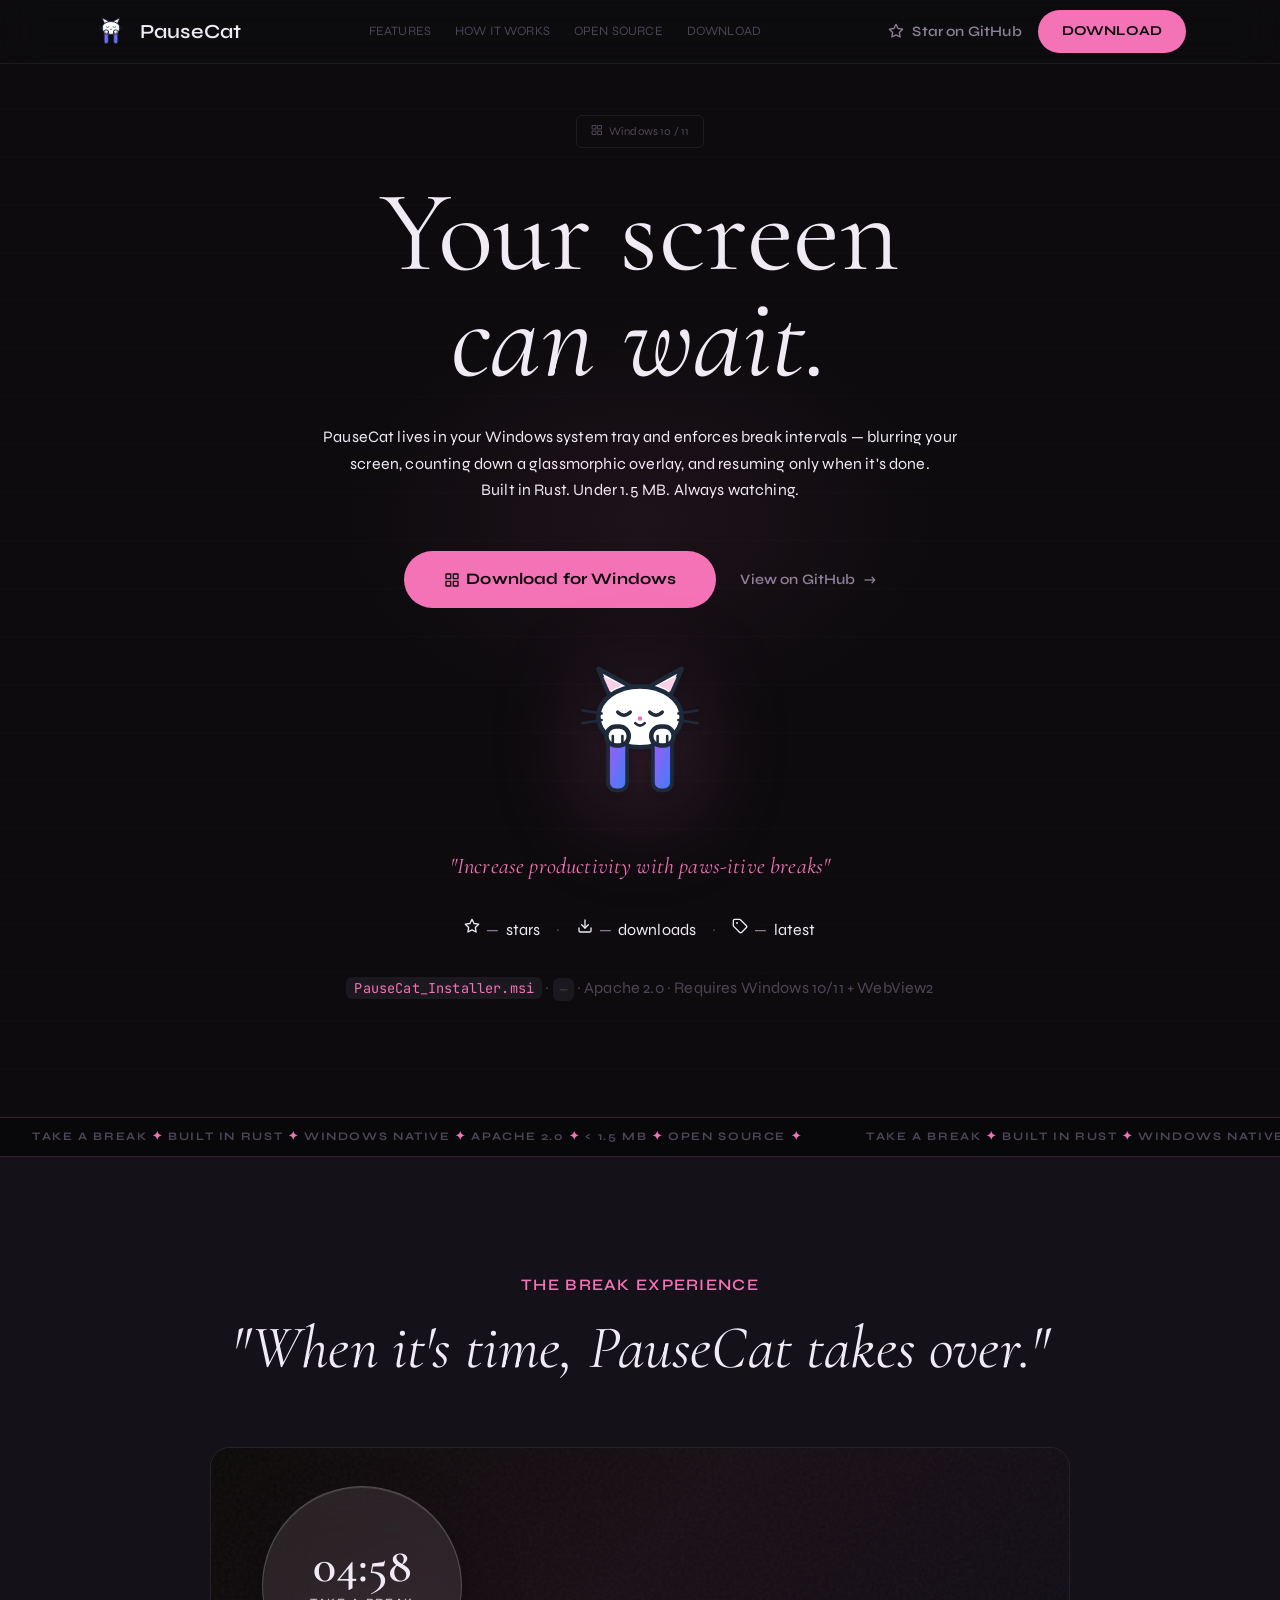
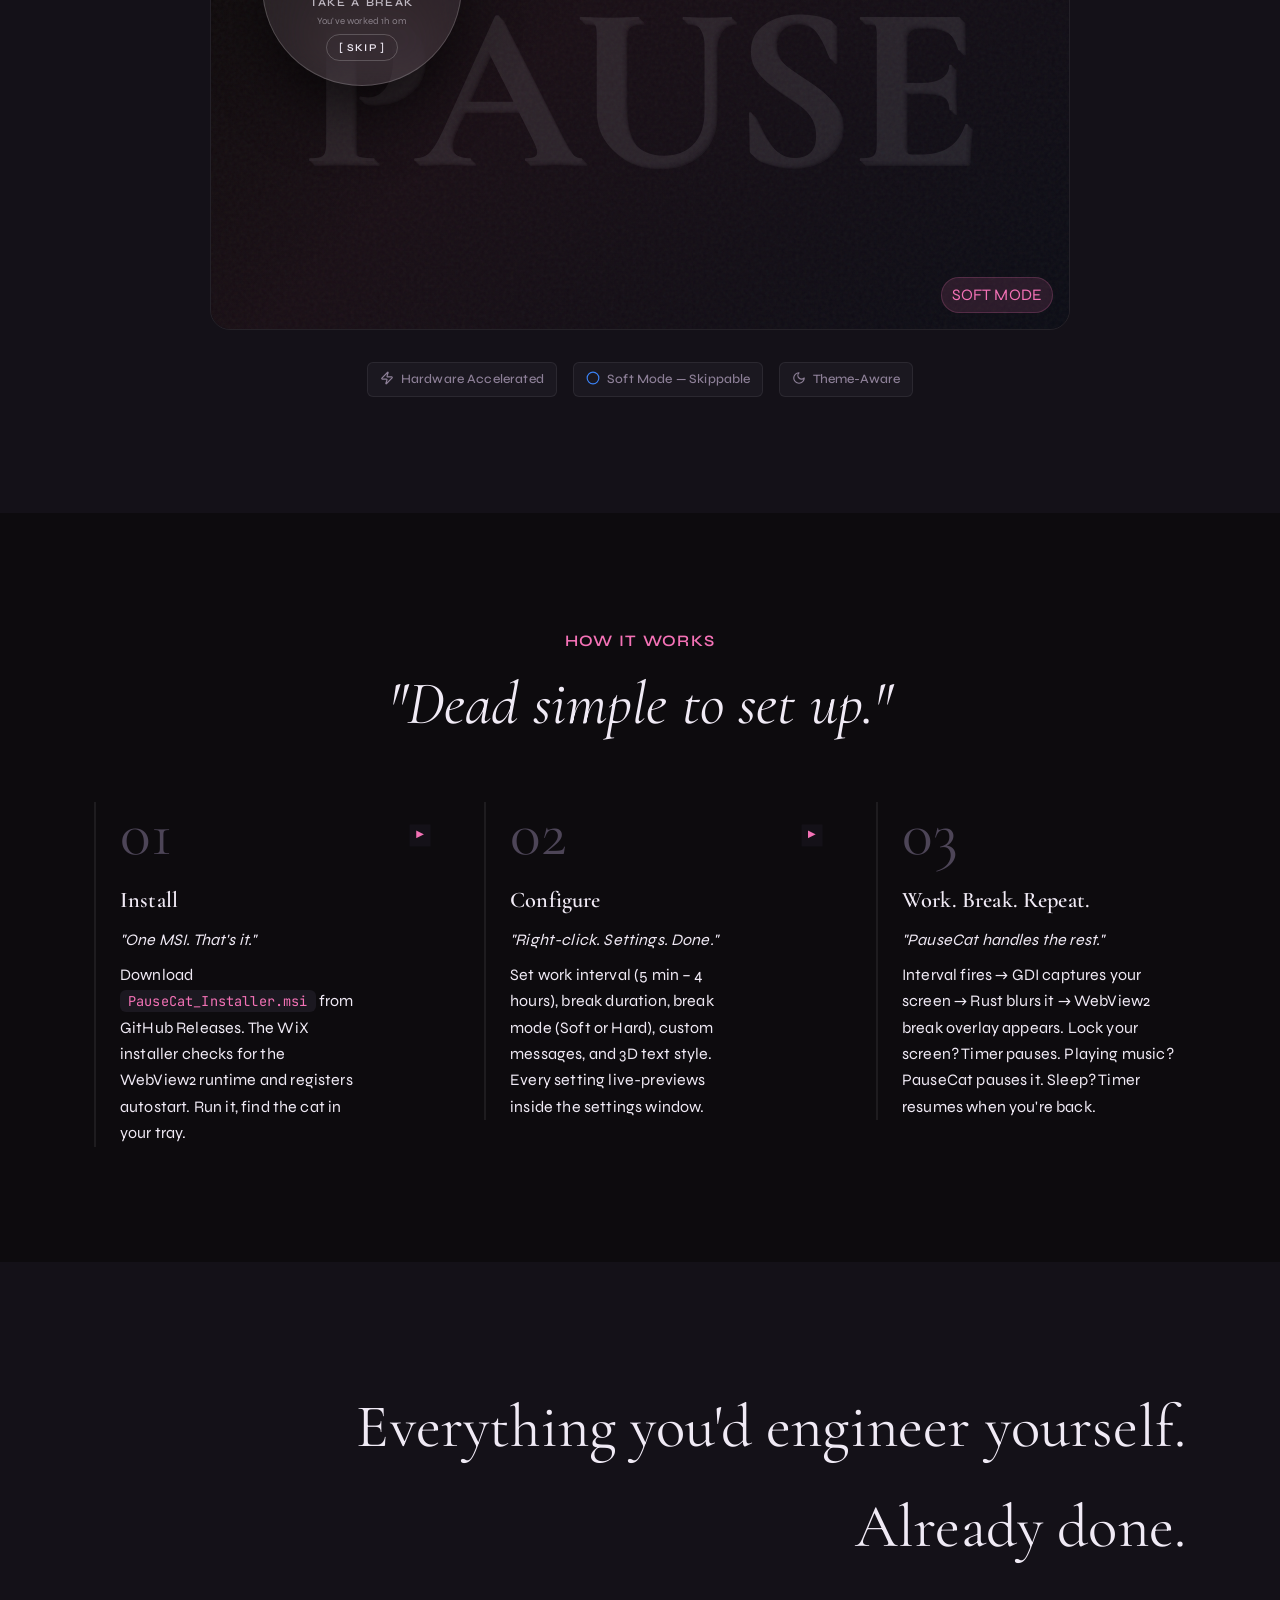
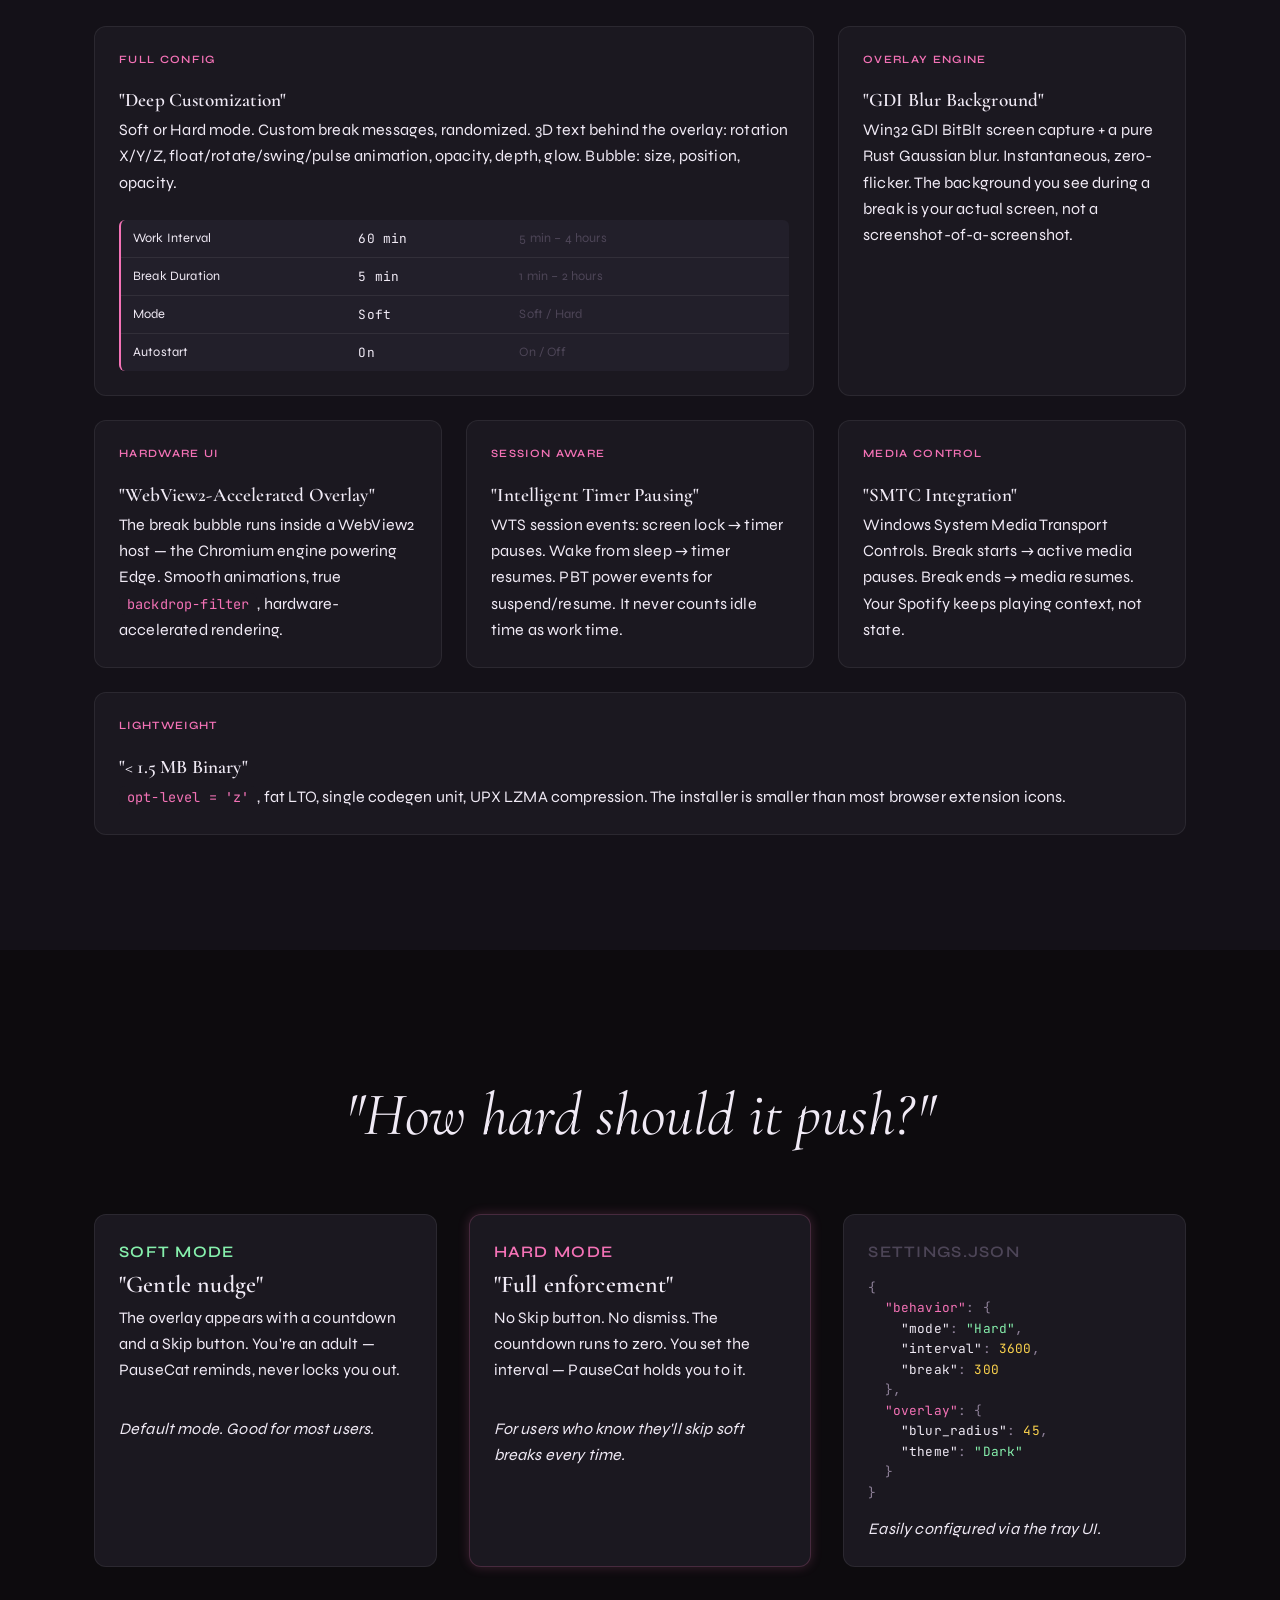
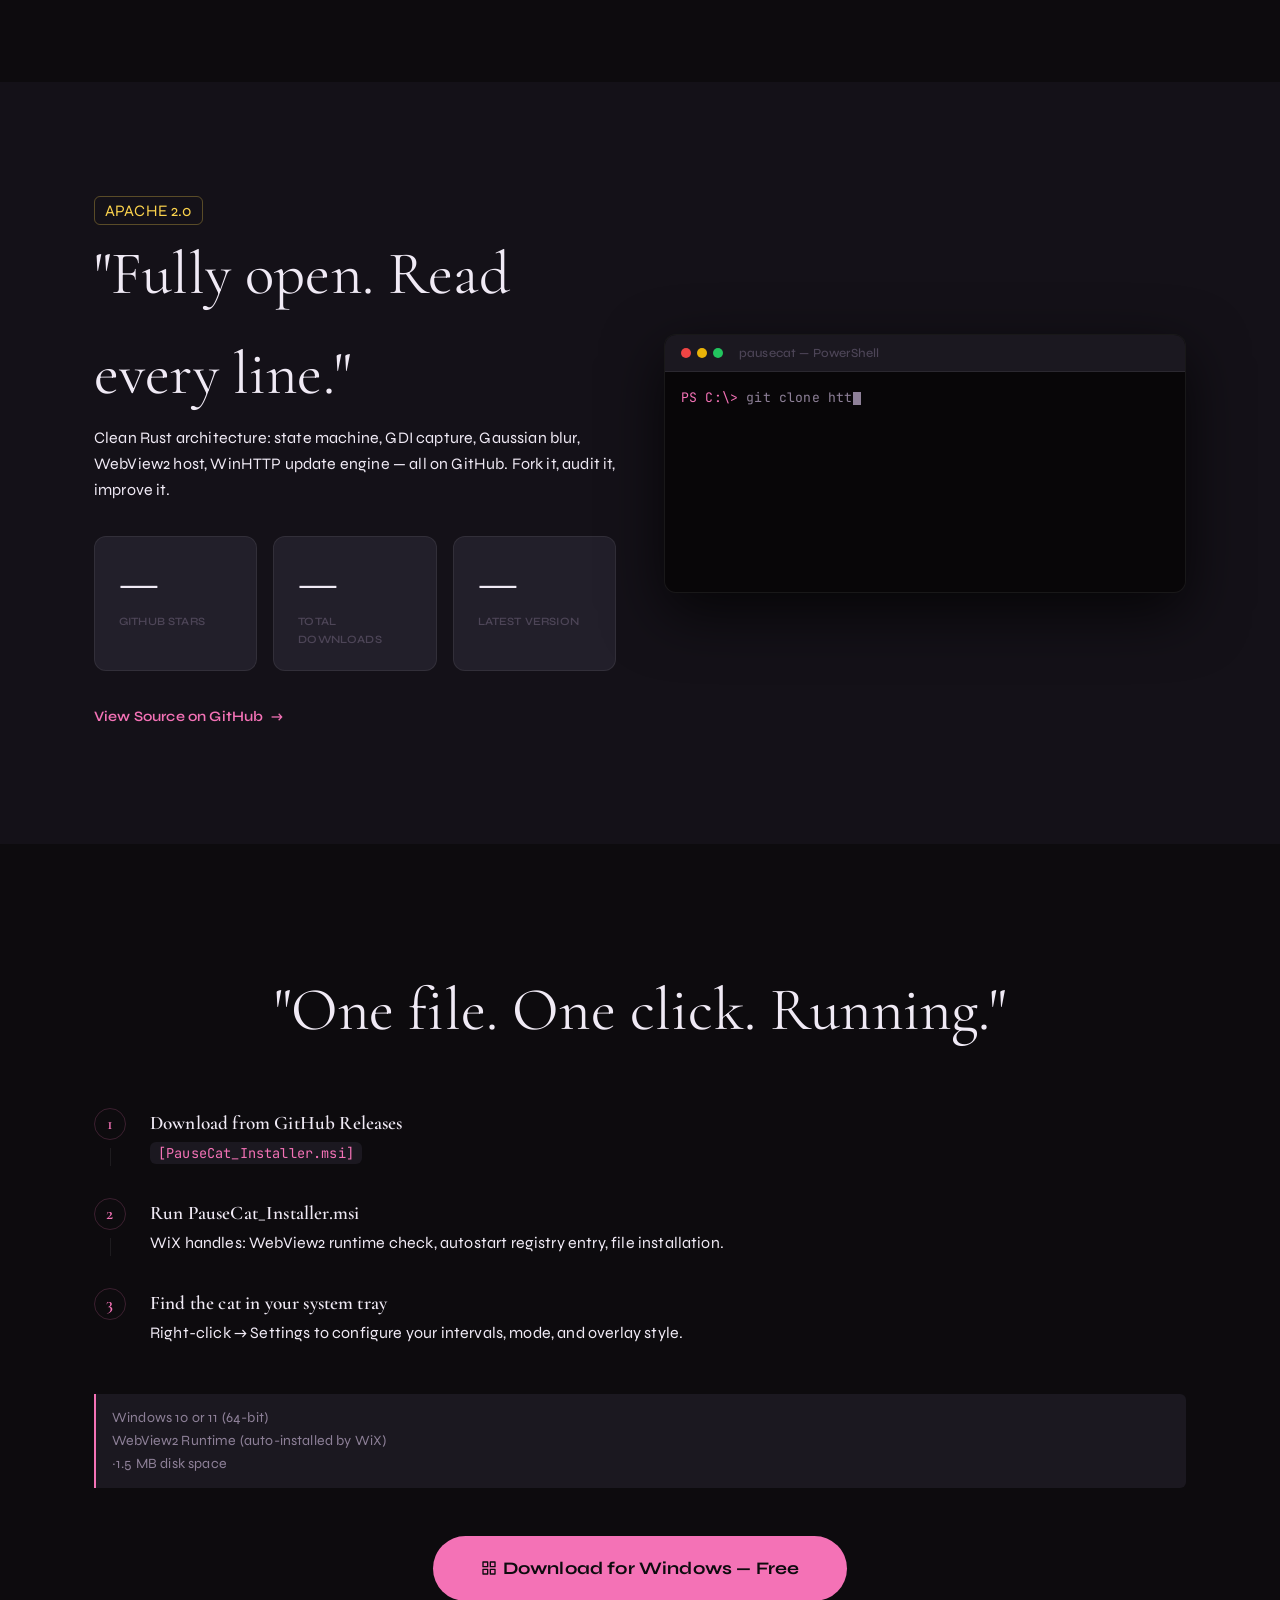
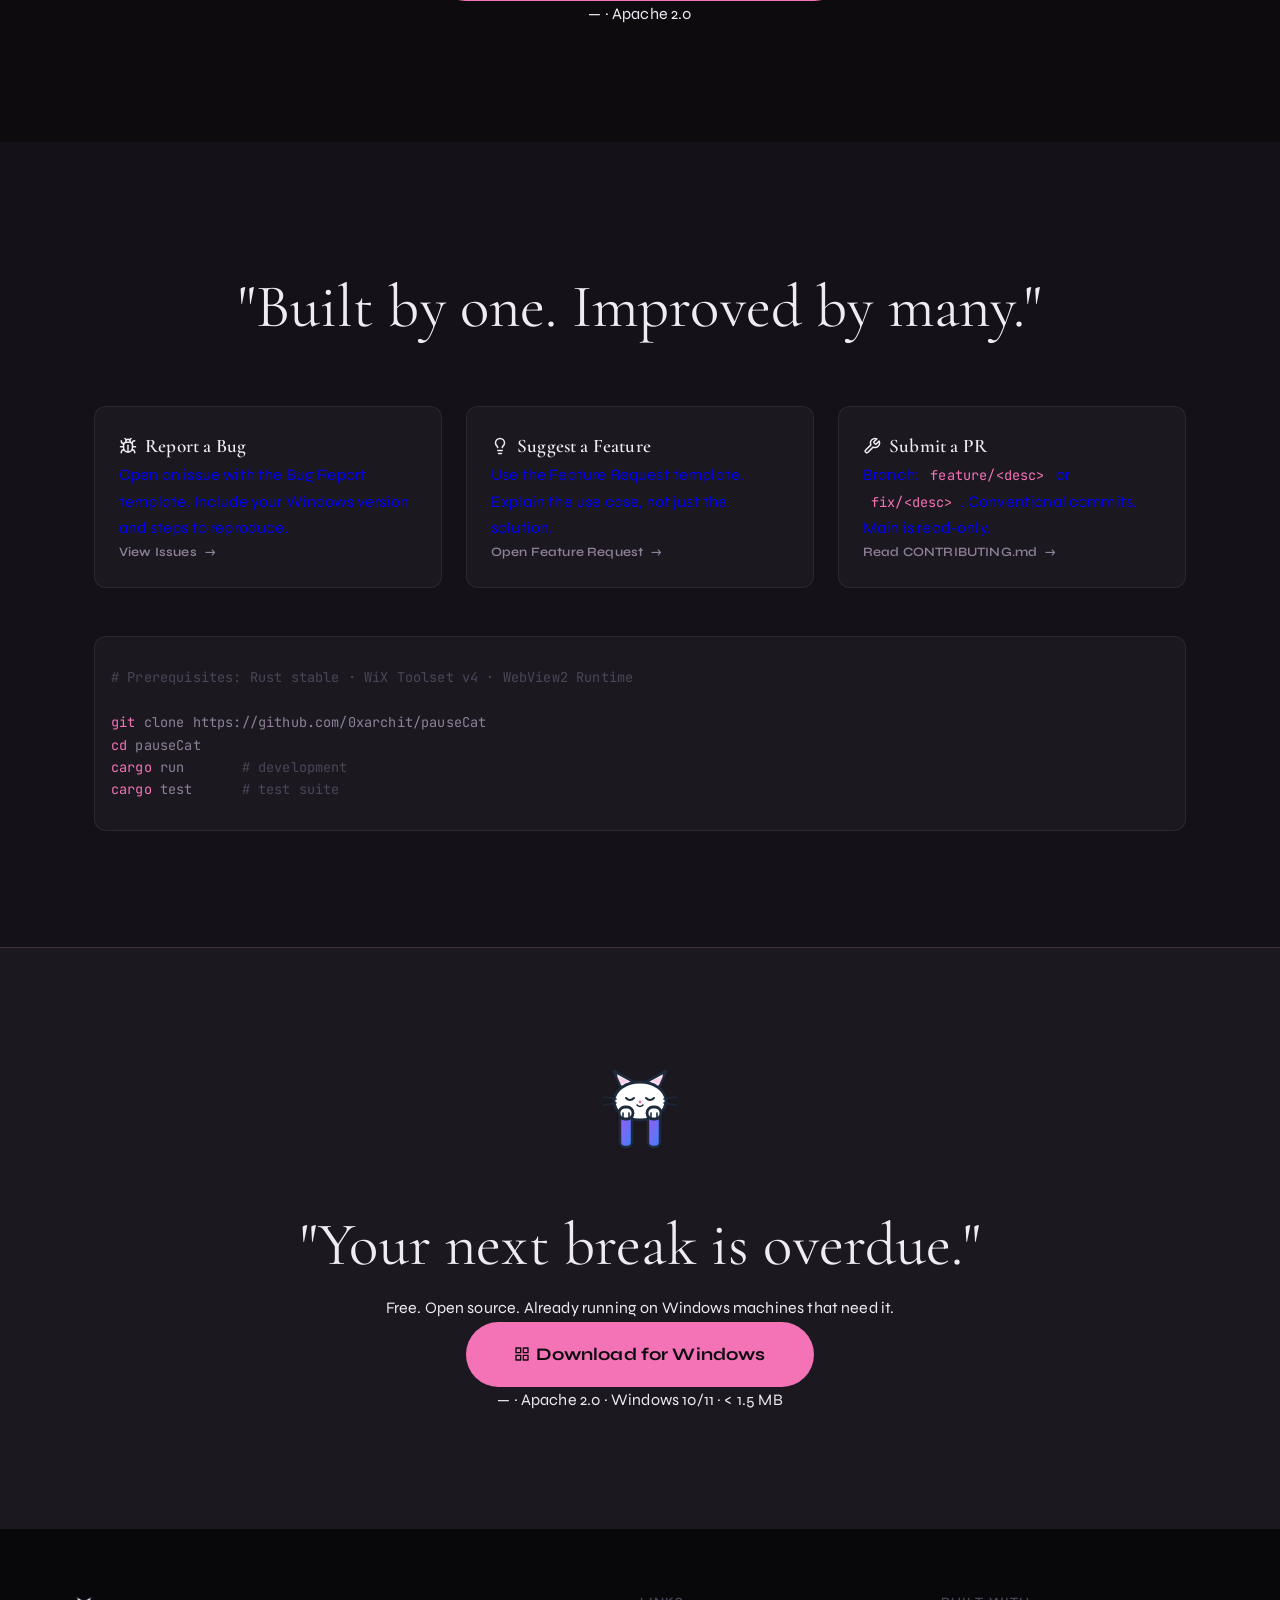
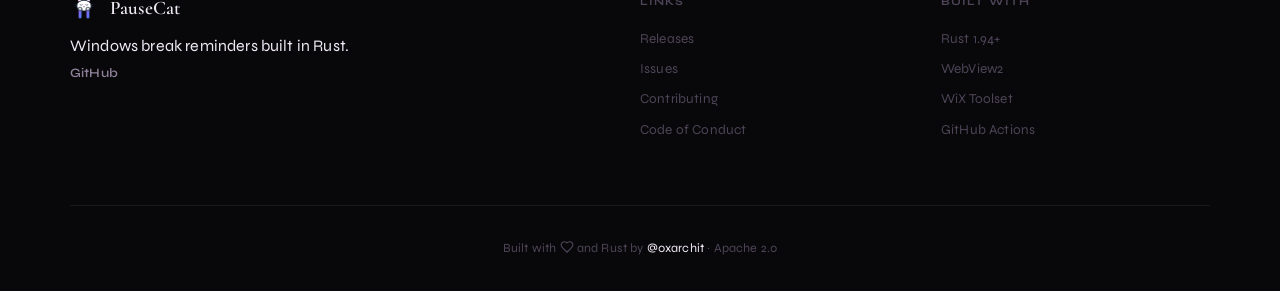
==== website/index.html @ 81b31dcc "feat(web): build Ink & Blush landing page prototype - Implement vanilla HTML/CSS/JS landing page bas" ====
<!doctype html>
<html lang="en">
  <head>
    <meta charset="UTF-8" />
    <meta name="viewport" content="width=device-width, initial-scale=1.0" />
    <title>PauseCat — The High-Performance Windows Break Reminder</title>
    <meta
      name="description"
      content="PauseCat lives in your Windows system tray and enforces break intervals. Built in Rust. Under 1.5 MB. Hardware accelerated."
    />
    <link rel="icon" type="image/svg+xml" href="assets/favicon.svg" />
    <link rel="stylesheet" href="css/main.css" />
    <script type="module" src="js/main.js"></script>
  </head>
  <body>
    <!-- 1. NAVIGATION -->
    <nav>
      <div class="container nav-content">
        <a href="#" class="nav-logo">
          <img src="assets/logo.svg" alt="PauseCat Logo" />
          PauseCat
        </a>
        <div class="nav-links">
          <a href="#features">FEATURES</a>
          <a href="#how-it-works">HOW IT WORKS</a>
          <a href="#opensource">OPEN SOURCE</a>
          <a href="#download">DOWNLOAD</a>
        </div>
        <div class="nav-actions">
          <a
            href="https://github.com/0xarchit/pauseCat"
            class="btn-ghost"
            target="_blank"
            rel="noopener"
          >
            <svg
              xmlns="http://www.w3.org/2000/svg"
              width="16"
              height="16"
              viewBox="0 0 24 24"
              fill="none"
              stroke="currentColor"
              stroke-width="2"
              stroke-linecap="round"
              stroke-linejoin="round"
              style="display: inline-block; vertical-align: -0.15em"
            >
              <polygon
                points="12 2 15.09 8.26 22 9.27 17 14.14 18.18 21.02 12 17.77 5.82 21.02 7 14.14 2 9.27 8.91 8.26 12 2"
              />
            </svg>
            Star on GitHub
          </a>
          <a
            href="https://github.com/0xarchit/pauseCat/releases/latest"
            data-action="download"
            class="btn-primary small"
          >
            DOWNLOAD
          </a>
        </div>
      </div>
    </nav>

    <!-- 2. HERO SECTION -->
    <section id="hero">
      <div class="container hero-content">
        <div class="badge-os reveal">
          <svg
            xmlns="http://www.w3.org/2000/svg"
            width="12"
            height="12"
            viewBox="0 0 24 24"
            fill="none"
            stroke="currentColor"
            stroke-width="2"
            stroke-linecap="round"
            stroke-linejoin="round"
            style="
              display: inline-block;
              vertical-align: -0.1em;
              margin-right: 4px;
            "
          >
            <rect x="3" y="3" width="7" height="7"></rect>
            <rect x="14" y="3" width="7" height="7"></rect>
            <rect x="14" y="14" width="7" height="7"></rect>
            <rect x="3" y="14" width="7" height="7"></rect>
          </svg>
          Windows 10 / 11
        </div>

        <h1 class="headline-hero text-center mt-8 reveal">
          Your screen<br /><em>can wait.</em>
        </h1>

        <p class="text-secondary text-center mt-8 max-w-[520px] reveal text-lg">
          PauseCat lives in your Windows system tray and enforces break
          intervals — blurring your screen, counting down a glassmorphic
          overlay, and resuming only when it's done.<br />
          Built in Rust. Under 1.5 MB. Always watching.
        </p>

        <div class="flex items-center justify-center gap-6 mt-12 reveal">
          <a
            href="https://github.com/0xarchit/pauseCat/releases/latest"
            data-action="download"
            class="btn-primary"
          >
            <svg
              xmlns="http://www.w3.org/2000/svg"
              width="16"
              height="16"
              viewBox="0 0 24 24"
              fill="none"
              stroke="currentColor"
              stroke-width="2"
              stroke-linecap="round"
              stroke-linejoin="round"
              style="
                display: inline-block;
                vertical-align: -0.15em;
                margin-right: 6px;
              "
            >
              <rect x="3" y="3" width="7" height="7"></rect>
              <rect x="14" y="3" width="7" height="7"></rect>
              <rect x="14" y="14" width="7" height="7"></rect>
              <rect x="3" y="14" width="7" height="7"></rect>
            </svg>
            Download for Windows
          </a>
          <a
            href="https://github.com/0xarchit/pauseCat"
            class="btn-ghost"
            target="_blank"
            rel="noopener"
          >
            View on GitHub <span class="arrow">→</span>
          </a>
        </div>

        <img
          src="assets/logo.svg"
          alt="PauseCat Logo Float"
          class="hero-logo mt-12 reveal"
        />

        <p
          class="text-center mt-2 mb-4 reveal"
          style="
            font-family: &quot;Cormorant Garamond&quot;, serif;
            font-style: italic;
            font-size: 1.4rem;
            color: var(--pink);
          "
        >
          "Increase productivity with paws-itive breaks"
        </p>

        <div class="stats-strip mt-8">
          <div class="stat">
            <span class="stat-icon">
              <svg
                xmlns="http://www.w3.org/2000/svg"
                width="16"
                height="16"
                viewBox="0 0 24 24"
                fill="none"
                stroke="currentColor"
                stroke-width="2"
                stroke-linecap="round"
                stroke-linejoin="round"
              >
                <polygon
                  points="12 2 15.09 8.26 22 9.27 17 14.14 18.18 21.02 12 17.77 5.82 21.02 7 14.14 2 9.27 8.91 8.26 12 2"
                />
              </svg>
            </span>
            <span class="stat-value" data-stat="stars">—</span>
            <span class="stat-label">stars</span>
          </div>
          <span class="stat-divider">·</span>
          <div class="stat">
            <span class="stat-icon">
              <svg
                xmlns="http://www.w3.org/2000/svg"
                width="16"
                height="16"
                viewBox="0 0 24 24"
                fill="none"
                stroke="currentColor"
                stroke-width="2"
                stroke-linecap="round"
                stroke-linejoin="round"
              >
                <path d="M21 15v4a2 2 0 0 1-2 2H5a2 2 0 0 1-2-2v-4" />
                <polyline points="7 10 12 15 17 10" />
                <line x1="12" x2="12" y1="15" y2="3" />
              </svg>
            </span>
            <span class="stat-value" data-stat="downloads">—</span>
            <span class="stat-label">downloads</span>
          </div>
          <span class="stat-divider">·</span>
          <div class="stat">
            <span class="stat-icon">
              <svg
                xmlns="http://www.w3.org/2000/svg"
                width="16"
                height="16"
                viewBox="0 0 24 24"
                fill="none"
                stroke="currentColor"
                stroke-width="2"
                stroke-linecap="round"
                stroke-linejoin="round"
              >
                <path
                  d="M12.586 2.586A2 2 0 0 0 11.172 2H4a2 2 0 0 0-2 2v7.172a2 2 0 0 0 .586 1.414l8.704 8.704a2.426 2.426 0 0 0 3.42 0l6.58-6.58a2.426 2.426 0 0 0 0-3.42z"
                />
                <circle cx="7.5" cy="7.5" r=".5" fill="currentColor" />
              </svg>
            </span>
            <span class="stat-value" data-stat="version">—</span>
            <span class="stat-label">latest</span>
          </div>
        </div>

        <p
          class="mt-8 text-center text-xs"
          style="
            color: var(--text-muted);
            font-family: &quot;Syne&quot;, sans-serif;
          "
        >
          <code>PauseCat_Installer.msi</code> ·
          <span
            class="badge-os"
            style="
              padding: 2px 6px;
              border: none;
              background: var(--bg-surface);
            "
            data-stat="version"
            >—</span
          >
          · Apache 2.0 · Requires Windows 10/11 + WebView2
        </p>
      </div>
      <div class="scroll-cue"></div>
    </section>

    <!-- 3. TICKER STRIP -->
    <div class="ticker-wrap">
      <div class="ticker">
        <div class="ticker-item">
          TAKE A BREAK <span class="ticker-sep">✦</span> BUILT IN RUST
          <span class="ticker-sep">✦</span> WINDOWS NATIVE
          <span class="ticker-sep">✦</span> APACHE 2.0
          <span class="ticker-sep">✦</span> < 1.5 MB
          <span class="ticker-sep">✦</span> OPEN SOURCE
          <span class="ticker-sep">✦</span>
        </div>
        <div class="ticker-item">
          TAKE A BREAK <span class="ticker-sep">✦</span> BUILT IN RUST
          <span class="ticker-sep">✦</span> WINDOWS NATIVE
          <span class="ticker-sep">✦</span> APACHE 2.0
          <span class="ticker-sep">✦</span> < 1.5 MB
          <span class="ticker-sep">✦</span> OPEN SOURCE
          <span class="ticker-sep">✦</span>
        </div>
        <div class="ticker-item">
          TAKE A BREAK <span class="ticker-sep">✦</span> BUILT IN RUST
          <span class="ticker-sep">✦</span> WINDOWS NATIVE
          <span class="ticker-sep">✦</span> APACHE 2.0
          <span class="ticker-sep">✦</span> < 1.5 MB
          <span class="ticker-sep">✦</span> OPEN SOURCE
          <span class="ticker-sep">✦</span>
        </div>
      </div>
    </div>

    <!-- 4. OVERLAY PREVIEW -->
    <section id="overlay-preview" class="bg-layer text-center">
      <div class="container">
        <div class="ui-label" style="color: var(--pink)">
          THE BREAK EXPERIENCE
        </div>
        <h2 class="headline-section serif mt-4 mb-12">
          <em>"When it's time, PauseCat takes over."</em>
        </h2>

        <div class="overlay-preview-card reveal">
          <div class="overlay-layer-0"></div>
          <div class="overlay-layer-1">
            <div class="overlay-layer-1-text">PAUSE</div>
          </div>
          <div class="overlay-layer-2">
            <div class="bubble-time">04:58</div>
            <div class="bubble-title">TAKE A BREAK</div>
            <div class="bubble-sub">You've worked 1h 0m</div>
            <button class="bubble-skip">[ SKIP ]</button>
          </div>
          <div class="overlay-layer-3">
            <div class="badge-mode-soft">SOFT MODE</div>
          </div>
        </div>

        <div class="flex justify-center flex-wrap gap-4 mt-8 reveal">
          <div class="chip">
            <svg
              xmlns="http://www.w3.org/2000/svg"
              width="14"
              height="14"
              viewBox="0 0 24 24"
              fill="none"
              stroke="currentColor"
              stroke-width="2"
              stroke-linecap="round"
              stroke-linejoin="round"
              style="
                display: inline-block;
                vertical-align: -0.15em;
                margin-right: 4px;
              "
            >
              <path
                d="M4 14a1 1 0 0 1-.78-1.63l9.9-10.2a.5.5 0 0 1 .86.46l-1.92 6.02A1 1 0 0 0 13 10h7a1 1 0 0 1 .78 1.63l-9.9 10.2a.5.5 0 0 1-.86-.46l1.92-6.02A1 1 0 0 0 11 14z"
              />
            </svg>
            Hardware Accelerated
          </div>
          <div class="chip">
            <svg
              xmlns="http://www.w3.org/2000/svg"
              width="14"
              height="14"
              viewBox="0 0 24 24"
              fill="none"
              stroke="#3b82f6"
              stroke-width="2"
              stroke-linecap="round"
              stroke-linejoin="round"
              style="
                display: inline-block;
                vertical-align: -0.15em;
                margin-right: 4px;
              "
            >
              <circle cx="12" cy="12" r="10" />
            </svg>
            Soft Mode — Skippable
          </div>
          <div class="chip">
            <svg
              xmlns="http://www.w3.org/2000/svg"
              width="14"
              height="14"
              viewBox="0 0 24 24"
              fill="none"
              stroke="currentColor"
              stroke-width="2"
              stroke-linecap="round"
              stroke-linejoin="round"
              style="
                display: inline-block;
                vertical-align: -0.15em;
                margin-right: 4px;
              "
            >
              <path d="M12 3a6 6 0 0 0 9 9 9 9 0 1 1-9-9Z" />
            </svg>
            Theme-Aware
          </div>
        </div>
      </div>
    </section>

    <!-- 5. HOW IT WORKS -->
    <section id="how-it-works">
      <div class="container">
        <div class="ui-label text-center" style="color: var(--pink)">
          HOW IT WORKS
        </div>
        <h2 class="headline-section serif text-center mt-4 mb-12">
          <em>"Dead simple to set up."</em>
        </h2>

        <div class="steps-row gap-8 reveal">
          <div class="step-item flex-col">
            <div class="step-number">01</div>
            <h3 class="step-title">Install</h3>
            <p class="text-secondary" style="margin-bottom: 0.5rem">
              <em>"One MSI. That's it."</em>
            </p>
            <p class="text-secondary text-sm">
              Download <code>PauseCat_Installer.msi</code> from GitHub Releases.
              The WiX installer checks for the WebView2 runtime and registers
              autostart. Run it, find the cat in your tray.
            </p>
          </div>
          <div class="step-connector"></div>

          <div class="step-item flex-col">
            <div class="step-number">02</div>
            <h3 class="step-title">Configure</h3>
            <p class="text-secondary" style="margin-bottom: 0.5rem">
              <em>"Right-click. Settings. Done."</em>
            </p>
            <p class="text-secondary text-sm">
              Set work interval (5 min – 4 hours), break duration, break mode
              (Soft or Hard), custom messages, and 3D text style. Every setting
              live-previews inside the settings window.
            </p>
          </div>
          <div class="step-connector"></div>

          <div class="step-item flex-col">
            <div class="step-number">03</div>
            <h3 class="step-title">Work. Break. Repeat.</h3>
            <p class="text-secondary" style="margin-bottom: 0.5rem">
              <em>"PauseCat handles the rest."</em>
            </p>
            <p class="text-secondary text-sm">
              Interval fires → GDI captures your screen → Rust blurs it →
              WebView2 break overlay appears. Lock your screen? Timer pauses.
              Playing music? PauseCat pauses it. Sleep? Timer resumes when
              you're back.
            </p>
          </div>
        </div>
      </div>
    </section>

    <!-- 6. FEATURES -->
    <section id="features" class="bg-layer">
      <div class="container">
        <h2 class="headline-section text-right mb-12 reveal">
          Everything you'd engineer yourself.<br />
          Already done.
        </h2>

        <div class="features-grid">
          <div class="card reveal flex-col md:col-span-2 lg:col-span-2">
            <div class="feature-icon-area">FULL CONFIG</div>
            <h3 class="headline-card mb-4" style="color: var(--text-primary)">
              "Deep Customization"
            </h3>
            <p class="text-secondary text-sm mb-4">
              Soft or Hard mode. Custom break messages, randomized. 3D text
              behind the overlay: rotation X/Y/Z, float/rotate/swing/pulse
              animation, opacity, depth, glow. Bubble: size, position, opacity.
            </p>

            <div class="settings-table mt-auto">
              <div class="settings-table-row">
                <div class="settings-table-col-1">Work Interval</div>
                <div class="settings-table-col-2">60 min</div>
                <div class="settings-table-col-3">5 min – 4 hours</div>
              </div>
              <div class="settings-table-row">
                <div class="settings-table-col-1">Break Duration</div>
                <div class="settings-table-col-2">5 min</div>
                <div class="settings-table-col-3">1 min – 2 hours</div>
              </div>
              <div class="settings-table-row">
                <div class="settings-table-col-1">Mode</div>
                <div class="settings-table-col-2">Soft</div>
                <div class="settings-table-col-3">Soft / Hard</div>
              </div>
              <div class="settings-table-row">
                <div class="settings-table-col-1">Autostart</div>
                <div class="settings-table-col-2">On</div>
                <div class="settings-table-col-3">On / Off</div>
              </div>
            </div>
          </div>

          <div class="card reveal">
            <div class="feature-icon-area">OVERLAY ENGINE</div>
            <h3 class="headline-card mb-2">"GDI Blur Background"</h3>
            <p class="text-secondary text-sm">
              Win32 GDI BitBlt screen capture + a pure Rust Gaussian blur.
              Instantaneous, zero-flicker. The background you see during a break
              is your actual screen, not a screenshot-of-a-screenshot.
            </p>
          </div>

          <div class="card reveal">
            <div class="feature-icon-area">HARDWARE UI</div>
            <h3 class="headline-card mb-2">"WebView2-Accelerated Overlay"</h3>
            <p class="text-secondary text-sm">
              The break bubble runs inside a WebView2 host — the Chromium engine
              powering Edge. Smooth animations, true
              <code>backdrop-filter</code>, hardware-accelerated rendering.
            </p>
          </div>

          <div class="card reveal">
            <div class="feature-icon-area">SESSION AWARE</div>
            <h3 class="headline-card mb-2">"Intelligent Timer Pausing"</h3>
            <p class="text-secondary text-sm">
              WTS session events: screen lock → timer pauses. Wake from sleep →
              timer resumes. PBT power events for suspend/resume. It never
              counts idle time as work time.
            </p>
          </div>

          <div class="card reveal">
            <div class="feature-icon-area">MEDIA CONTROL</div>
            <h3 class="headline-card mb-2">"SMTC Integration"</h3>
            <p class="text-secondary text-sm">
              Windows System Media Transport Controls. Break starts → active
              media pauses. Break ends → media resumes. Your Spotify keeps
              playing context, not state.
            </p>
          </div>

          <div class="card reveal md:col-span-2 lg:col-span-3">
            <div class="feature-icon-area">LIGHTWEIGHT</div>
            <h3 class="headline-card mb-2">"&lt; 1.5 MB Binary"</h3>
            <p class="text-secondary text-sm">
              <code>opt-level = 'z'</code>, fat LTO, single codegen unit, UPX
              LZMA compression. The installer is smaller than most browser
              extension icons.
            </p>
          </div>
        </div>
      </div>
    </section>

    <!-- 7. BREAK MODES -->
    <section id="modes">
      <div class="container">
        <h2 class="headline-section serif text-center mb-12 reveal">
          <em>"How hard should it push?"</em>
        </h2>

        <div class="grid md:grid-cols-3 gap-8 relative reveal">
          <div class="card flex flex-col">
            <div class="ui-label mb-4" style="color: #86efac">SOFT MODE</div>
            <h3 class="headline-card serif mb-4" style="font-size: 1.5rem">
              "Gentle nudge"
            </h3>
            <p class="text-secondary mb-8">
              The overlay appears with a countdown and a Skip button. You're an
              adult — PauseCat reminds, never locks you out.
            </p>
            <p class="text-muted text-sm mt-auto">
              <em>Default mode. Good for most users.</em>
            </p>
          </div>

          <div class="card card-hard-mode flex flex-col">
            <div class="ui-label mb-4" style="color: var(--pink)">
              HARD MODE
            </div>
            <h3 class="headline-card serif mb-4" style="font-size: 1.5rem">
              "Full enforcement"
            </h3>
            <p class="text-secondary mb-8">
              No Skip button. No dismiss. The countdown runs to zero. You set
              the interval — PauseCat holds you to it.
            </p>
            <p class="text-muted text-sm mt-auto">
              <em>For users who know they'll skip soft breaks every time.</em>
            </p>
          </div>

          <div class="card bg-void flex flex-col" style="border-color: var(--border);">
            <div class="ui-label mb-4" style="color: var(--text-muted)">SETTINGS.JSON</div>
            <pre class="mono" style="font-size: 0.8rem; color: var(--text-secondary); line-height: 1.6;">
{
  <span style="color: var(--pink)">"behavior"</span>: {
    <span style="color: var(--text-primary)">"mode"</span>: <span style="color: #86efac">"Hard"</span>,
    <span style="color: var(--text-primary)">"interval"</span>: <span style="color: #FCD34D">3600</span>,
    <span style="color: var(--text-primary)">"break"</span>: <span style="color: #FCD34D">300</span>
  },
  <span style="color: var(--pink)">"overlay"</span>: {
    <span style="color: var(--text-primary)">"blur_radius"</span>: <span style="color: #FCD34D">45</span>,
    <span style="color: var(--text-primary)">"theme"</span>: <span style="color: #86efac">"Dark"</span>
  }
}</pre>
            <p class="text-muted text-sm mt-auto pt-6">
              <em>Easily configured via the tray UI.</em>
            </p>
          </div>
        </div>
      </div>
    </section>

    <!-- 8. OPEN SOURCE -->
    <section id="opensource" class="bg-layer">
      <div class="container">
        <div class="grid md:grid-cols-2 gap-12 items-center">
          <div class="reveal">
            <span class="badge-license mb-6 inline-block">APACHE 2.0</span>
            <h2 class="headline-section mb-6">
              "Fully open. Read every line."
            </h2>
            <p class="text-secondary mb-8">
              Clean Rust architecture: state machine, GDI capture, Gaussian
              blur, WebView2 host, WinHTTP update engine — all on GitHub. Fork
              it, audit it, improve it.
            </p>

            <div class="oss-stats mb-8">
              <div class="oss-stat">
                <div class="oss-stat-value" data-stat="stars">—</div>
                <div class="oss-stat-label">GitHub Stars</div>
              </div>
              <div class="oss-stat">
                <div class="oss-stat-value" data-stat="downloads">—</div>
                <div class="oss-stat-label">Total Downloads</div>
              </div>
              <div class="oss-stat">
                <div class="oss-stat-value" data-stat="version">—</div>
                <div class="oss-stat-label">Latest Version</div>
              </div>
            </div>

            <a
              href="https://github.com/0xarchit/pauseCat"
              class="btn-ghost"
              style="color: var(--pink)"
              target="_blank"
              rel="noopener"
            >
              View Source on GitHub <span class="arrow">→</span>
            </a>
          </div>

          <div class="terminal-card reveal">
            <div class="terminal-header">
              <div class="terminal-dots">
                <div class="dot red"></div>
                <div class="dot yellow"></div>
                <div class="dot green"></div>
              </div>
              <div class="terminal-title">pausecat — PowerShell</div>
            </div>
            <div class="terminal-body">
              <!-- Populated by typewriter.js -->
            </div>
          </div>
        </div>
      </div>
    </section>

    <!-- 9. INSTALLATION -->
    <section id="install">
      <div class="container max-w-[800px] mx-auto reveal">
        <h2 class="headline-section text-center mb-12">
          "One file. One click. Running."
        </h2>

        <div class="install-timeline">
          <div class="install-step">
            <div class="install-marker">
              <div class="install-circle">1</div>
              <div class="install-line"></div>
            </div>
            <div>
              <h3 class="headline-card mb-2">
                Download from GitHub Releases
              </h3>
              <p class="text-secondary text-sm">
                <code>[PauseCat_Installer.msi]</code>
              </p>
            </div>
          </div>

          <div class="install-step">
            <div class="install-marker">
              <div class="install-circle">2</div>
              <div class="install-line"></div>
            </div>
            <div>
              <h3 class="headline-card mb-2">Run PauseCat_Installer.msi</h3>
              <p class="text-secondary text-sm">
                WiX handles: WebView2 runtime check, autostart registry entry,
                file installation.
              </p>
            </div>
          </div>

          <div class="install-step">
            <div class="install-marker">
              <div class="install-circle">3</div>
            </div>
            <div>
              <h3 class="headline-card mb-2">
                Find the cat in your system tray
              </h3>
              <p class="text-secondary text-sm">
                Right-click → Settings to configure your intervals, mode, and
                overlay style.
              </p>
            </div>
          </div>
        </div>

        <div class="req-card mt-12 mx-auto max-w-[400px]">
          Windows 10 or 11 (64-bit)<br />
          WebView2 Runtime (auto-installed by WiX)<br />
          ~1.5 MB disk space
        </div>

        <div class="text-center mt-12">
          <a
            href="https://github.com/0xarchit/pauseCat/releases/latest"
            data-action="download"
            class="btn-primary btn-large"
          >
            <svg
              xmlns="http://www.w3.org/2000/svg"
              width="16"
              height="16"
              viewBox="0 0 24 24"
              fill="none"
              stroke="currentColor"
              stroke-width="2"
              stroke-linecap="round"
              stroke-linejoin="round"
              style="
                display: inline-block;
                vertical-align: -0.15em;
                margin-right: 6px;
              "
            >
              <rect x="3" y="3" width="7" height="7"></rect>
              <rect x="14" y="3" width="7" height="7"></rect>
              <rect x="14" y="14" width="7" height="7"></rect>
              <rect x="3" y="14" width="7" height="7"></rect>
            </svg>
            Download for Windows — Free
          </a>
          <p class="text-muted text-sm mt-4">
            <span data-stat="version">—</span> · Apache 2.0
          </p>
        </div>
      </div>
    </section>

    <!-- 10. CONTRIBUTING -->
    <section id="contribute" class="bg-layer">
      <div class="container">
        <h2 class="headline-section serif text-center italic mb-12 reveal">
          "Built by one. Improved by many."
        </h2>

        <div class="grid md:grid-cols-3 gap-6 mb-12 reveal">
          <a
            href="https://github.com/0xarchit/pauseCat/issues/new?template=bug_report.yml"
            class="card"
            style="text-decoration: none; display: flex; flex-direction: column"
            target="_blank"
            rel="noopener"
          >
            <h3 class="headline-card mb-2" style="color: var(--text-primary)">
              <svg
                xmlns="http://www.w3.org/2000/svg"
                width="18"
                height="18"
                viewBox="0 0 24 24"
                fill="none"
                stroke="currentColor"
                stroke-width="2"
                stroke-linecap="round"
                stroke-linejoin="round"
                style="
                  display: inline-block;
                  vertical-align: -0.15em;
                  margin-right: 4px;
                "
              >
                <path d="m8 2 1.88 1.88" />
                <path d="M14.12 3.88 16 2" />
                <path d="M9 7.13v-1a3.003 3.003 0 1 1 6 0v1" />
                <path
                  d="M12 20c-3.3 0-6-2.7-6-6v-3a4 4 0 0 1 4-4h4a4 4 0 0 1 4 4v3c0 3.3-2.7 6-6 6"
                />
                <path d="M12 20v-9" />
                <path d="M6.53 9C4.6 8.8 3 7.1 3 5" />
                <path d="M6 13H2" />
                <path d="M3 21c0-2.1 1.7-3.9 3.8-4" />
                <path d="M20.97 5c-2 .2-3.53 1.9-3.53 3.8" />
                <path d="M22 13h-4" />
                <path d="M17.2 17c2.1.1 3.8 1.9 3.8 4" />
              </svg>
              Report a Bug
            </h3>
            <p class="text-secondary text-sm mb-6">
              Open an issue with the Bug Report template. Include your Windows
              version and steps to reproduce.
            </p>
            <div class="btn-ghost mt-auto" style="font-size: 0.8rem">
              View Issues <span class="arrow">→</span>
            </div>
          </a>
          <a
            href="https://github.com/0xarchit/pauseCat/issues/new?template=feature_request.yml"
            class="card"
            style="text-decoration: none; display: flex; flex-direction: column"
            target="_blank"
            rel="noopener"
          >
            <h3 class="headline-card mb-2" style="color: var(--text-primary)">
              <svg
                xmlns="http://www.w3.org/2000/svg"
                width="18"
                height="18"
                viewBox="0 0 24 24"
                fill="none"
                stroke="currentColor"
                stroke-width="2"
                stroke-linecap="round"
                stroke-linejoin="round"
                style="
                  display: inline-block;
                  vertical-align: -0.15em;
                  margin-right: 4px;
                "
              >
                <path
                  d="M15 14c.2-1 .7-1.7 1.5-2.5 1-.9 1.5-2.2 1.5-3.5A6 6 0 0 0 6 8c0 1 .2 2.2 1.5 3.5.7.9 1.2 1.5 1.5 2.5"
                />
                <path d="M9 18h6" />
                <path d="M10 22h4" />
              </svg>
              Suggest a Feature
            </h3>
            <p class="text-secondary text-sm mb-6">
              Use the Feature Request template. Explain the use case, not just
              the solution.
            </p>
            <div class="btn-ghost mt-auto" style="font-size: 0.8rem">
              Open Feature Request <span class="arrow">→</span>
            </div>
          </a>
          <a
            href="https://github.com/0xarchit/pauseCat/blob/main/.github/CONTRIBUTING.md"
            class="card"
            style="text-decoration: none; display: flex; flex-direction: column"
            target="_blank"
            rel="noopener"
          >
            <h3 class="headline-card mb-2" style="color: var(--text-primary)">
              <svg
                xmlns="http://www.w3.org/2000/svg"
                width="18"
                height="18"
                viewBox="0 0 24 24"
                fill="none"
                stroke="currentColor"
                stroke-width="2"
                stroke-linecap="round"
                stroke-linejoin="round"
                style="
                  display: inline-block;
                  vertical-align: -0.15em;
                  margin-right: 4px;
                "
              >
                <path
                  d="M14.7 6.3a1 1 0 0 0 0 1.4l1.6 1.6a1 1 0 0 0 1.4 0l3.77-3.77a6 6 0 0 1-7.94 7.94l-6.91 6.91a2.12 2.12 0 0 1-3-3l6.91-6.91a6 6 0 0 1 7.94-7.94l-3.76 3.76z"
                />
              </svg>
              Submit a PR
            </h3>
            <p class="text-secondary text-sm mb-6">
              Branch: <code>feature/&lt;desc&gt;</code> or
              <code>fix/&lt;desc&gt;</code>. Conventional commits. Main is
              read-only.
            </p>
            <div class="btn-ghost mt-auto" style="font-size: 0.8rem">
              Read CONTRIBUTING.md <span class="arrow">→</span>
            </div>
          </a>
        </div>

        <div
          class="card bg-void max-w-[700px] mx-auto reveal"
          style="padding: 16px"
        >
          <pre
            class="mono"
            style="
              color: var(--text-secondary);
              font-size: 0.85rem;
              overflow-x: auto;
            "
          >
<span style="color: var(--text-muted)"># Prerequisites: Rust stable · WiX Toolset v4 · WebView2 Runtime</span>

<span style="color: var(--pink)">git</span> clone https://github.com/0xarchit/pauseCat
<span style="color: var(--pink)">cd</span> pauseCat
<span style="color: var(--pink)">cargo</span> run       <span style="color: var(--text-muted)"># development</span>
<span style="color: var(--pink)">cargo</span> test      <span style="color: var(--text-muted)"># test suite</span>
</pre>
        </div>
      </div>
    </section>

    <!-- 11. FINAL CTA -->
    <section id="download" class="text-center">
      <div class="container reveal">
        <img
          src="assets/logo.svg"
          alt="Logo"
          style="width: 100px; margin: 0 auto 2rem"
        />
        <h2 class="headline-section serif italic mb-6">
          "Your next break is overdue."
        </h2>
        <p class="text-secondary text-lg max-w-[460px] mx-auto mb-10">
          Free. Open source. Already running on Windows machines that need it.
        </p>

        <a
          href="https://github.com/0xarchit/pauseCat/releases/latest"
          data-action="download"
          class="btn-primary btn-large mb-6"
        >
          <svg
            xmlns="http://www.w3.org/2000/svg"
            width="16"
            height="16"
            viewBox="0 0 24 24"
            fill="none"
            stroke="currentColor"
            stroke-width="2"
            stroke-linecap="round"
            stroke-linejoin="round"
            style="
              display: inline-block;
              vertical-align: -0.15em;
              margin-right: 6px;
            "
          >
            <rect x="3" y="3" width="7" height="7"></rect>
            <rect x="14" y="3" width="7" height="7"></rect>
            <rect x="14" y="14" width="7" height="7"></rect>
            <rect x="3" y="14" width="7" height="7"></rect>
          </svg>
          Download for Windows
        </a>

        <p class="text-muted text-sm">
          <span data-stat="version">—</span> · Apache 2.0 · Windows 10/11 ·
          &lt; 1.5 MB
        </p>
      </div>
    </section>

    <!-- 12. FOOTER -->
    <footer>
      <div class="footer-grid reveal">
        <div>
          <a href="#" class="footer-logo">
            <img src="assets/logo.svg" alt="Logo" style="height: 28px" />
            PauseCat
          </a>
          <p class="text-muted text-sm mb-4">
            Windows break reminders built in Rust.
          </p>
          <a
            href="https://github.com/0xarchit/pauseCat"
            class="btn-ghost"
            style="font-size: 0.8rem"
            target="_blank"
            rel="noopener"
            >GitHub</a
          >
        </div>

        <div>
          <div class="footer-header">LINKS</div>
          <div class="footer-links">
            <a href="https://github.com/0xarchit/pauseCat/releases">Releases</a>
            <a href="https://github.com/0xarchit/pauseCat/issues">Issues</a>
            <a
              href="https://github.com/0xarchit/pauseCat/blob/main/.github/CONTRIBUTING.md"
              >Contributing</a
            >
            <a
              href="https://github.com/0xarchit/pauseCat/blob/main/.github/CODE_OF_CONDUCT.md"
              >Code of Conduct</a
            >
          </div>
        </div>

        <div>
          <div class="footer-header">BUILT WITH</div>
          <div class="footer-links">
            <span>Rust 1.94+</span>
            <span>WebView2</span>
            <span>WiX Toolset</span>
            <span>GitHub Actions</span>
          </div>
        </div>
      </div>

      <div class="footer-bottom reveal">
        Built with
        <svg
          xmlns="http://www.w3.org/2000/svg"
          width="14"
          height="14"
          viewBox="0 0 24 24"
          fill="none"
          stroke="currentColor"
          stroke-width="2"
          stroke-linecap="round"
          stroke-linejoin="round"
          style="display: inline-block; vertical-align: -0.15em"
        >
          <path
            d="M19 14c1.49-1.46 3-3.21 3-5.5A5.5 5.5 0 0 0 16.5 3c-1.76 0-3 .5-4.5 2-1.5-1.5-2.74-2-4.5-2A5.5 5.5 0 0 0 2 8.5c0 2.3 1.5 4.05 3 5.5l7 7Z"
          />
        </svg>
        and Rust by
        <a
          href="https://0xarchit.is-a.dev"
          target="_blank"
          rel="noopener"
          style="color: var(--text-primary); text-decoration: none"
          >@0xarchit</a
        >
        · Apache 2.0
      </div>
    </footer>
  </body>
</html>
---- website/css/main.css ----
@import './variables.css';
@import './reset.css';
@import './typography.css';
@import './layout.css';
@import './components.css';
@import './animations.css';

/* --- Global Utilities & Overrides --- */

/* Scrollbar styling for a consistent dark theme */
::-webkit-scrollbar {
  width: 10px;
  height: 10px;
}

::-webkit-scrollbar-track {
  background: var(--bg-void);
}

::-webkit-scrollbar-thumb {
  background: var(--bg-surface);
  border-radius: var(--radius-pill);
  border: 2px solid var(--bg-void);
}

::-webkit-scrollbar-thumb:hover {
  background: var(--text-muted);
}

/* Selection color */
::selection {
  background: var(--pink-glow);
  color: var(--text-primary);
}

/* --- Section Specific Styles --- */

/* Hero Specific */
#hero {
  position: relative;
  min-height: 100svh;
  display: flex;
  align-items: center;
  justify-content: center;
  background-image: repeating-linear-gradient(0deg, rgba(255,255,255,0.015) 0px, rgba(255,255,255,0.015) 1px, transparent 1px, transparent 48px);
}

#hero::before {
  content: '';
  position: absolute;
  top: 50%;
  left: 50%;
  transform: translate(-50%, -60%);
  width: 600px;
  height: 400px;
  background: radial-gradient(ellipse at center, rgba(244,114,182,0.07) 0%, transparent 70%);
  pointer-events: none;
  z-index: 0;
}

.hero-content {
  position: relative;
  z-index: 1;
  max-width: 700px;
  display: flex;
  flex-direction: column;
  align-items: center;
}

.hero-logo {
  height: 160px;
  filter: drop-shadow(0 20px 50px rgba(244,114,182,0.3));
  animation: heroFloat 4s ease-in-out infinite alternate;
  transition: transform 0.3s ease, filter 0.3s ease;
  margin-bottom: 2rem;
}

@media (max-width: 768px) {
  .hero-logo {
    height: 120px;
  }
}

.hero-logo:hover {
  transform: scale(1.04) translateY(-12px);
  filter: drop-shadow(0 25px 60px rgba(244,114,182,0.4));
}

.scroll-cue {
  position: absolute;
  bottom: 0;
  left: 50%;
  transform: translateX(-50%);
  width: 1px;
  height: 60px;
  background: linear-gradient(to bottom, var(--pink-border), transparent);
  animation: scrollCuePulse 2s ease-in-out infinite;
  transform-origin: top;
  transition: opacity 0.5s;
}

.scroll-cue.hidden {
  opacity: 0;
}

/* Ticker Strip */
.ticker-wrap {
  height: 40px;
  background: var(--bg-void);
  border-top: 1px solid var(--border-pink);
  border-bottom: 1px solid var(--border-pink);
  overflow: hidden;
  display: flex;
  align-items: center;
}

.ticker {
  display: flex;
  white-space: nowrap;
  animation: marquee 26s linear infinite;
  font-family: 'Syne', sans-serif;
  font-weight: 700;
  font-size: 0.72rem;
  text-transform: uppercase;
  letter-spacing: 0.14em;
  color: var(--text-muted);
}

.ticker-item {
  padding: 0 2rem;
}

.ticker-sep {
  color: var(--pink);
}

/* Overlay Preview */
.overlay-preview-card {
  position: relative;
  width: 100%;
  max-width: 860px;
  aspect-ratio: 16/9;
  border-radius: var(--radius-lg);
  overflow: hidden;
  border: 1px solid var(--border);
  margin: 0 auto;
}

.overlay-layer-0 {
  position: absolute;
  inset: 0;
  background: linear-gradient(135deg, #0A0807 0%, #180D14 40%, #0A0B14 100%);
}

.overlay-layer-0::after {
  content: '';
  position: absolute;
  inset: 0;
  background-image: url("data:image/svg+xml,%3Csvg viewBox='0 0 200 200' xmlns='http://www.w3.org/2000/svg'%3E%3Cfilter id='noiseFilter'%3E%3CfeTurbulence type='fractalNoise' baseFrequency='0.65' numOctaves='3' stitchTiles='stitch'/%3E%3C/filter%3E%3Crect width='100%25' height='100%25' filter='url(%23noiseFilter)' opacity='0.05'/%3E%3C/svg%3E");
  pointer-events: none;
}

.overlay-layer-1 {
  position: absolute;
  inset: 0;
  display: flex;
  align-items: center;
  justify-content: center;
  perspective: 1000px;
}

.overlay-layer-1-text {
  font-family: 'Cormorant Garamond', serif;
  font-weight: 700;
  font-size: 18vw;
  color: var(--text-primary);
  opacity: 0.09;
  transform-style: preserve-3d;
  animation: textFloat 6s ease-in-out infinite;
  text-shadow: 1px 1px 0 rgba(240,234,245,0.4),
               2px 2px 0 rgba(240,234,245,0.4),
               3px 3px 0 rgba(240,234,245,0.4),
               4px 4px 0 rgba(240,234,245,0.4),
               5px 5px 0 rgba(240,234,245,0.4);
}

.overlay-layer-2 {
  position: absolute;
  top: 8%;
  left: 6%;
  width: 200px;
  height: 200px;
  border-radius: 50%;
  background: rgba(255, 255, 255, 0.09);
  backdrop-filter: blur(28px) saturate(160%);
  -webkit-backdrop-filter: blur(28px) saturate(160%);
  border: 1px solid rgba(255, 255, 255, 0.18);
  box-shadow: 0 32px 64px -12px rgba(0,0,0,0.7), inset 0 1px 0 rgba(255,255,255,0.12);
  display: flex;
  flex-direction: column;
  align-items: center;
  justify-content: center;
  animation: bubbleFadeIn 1.2s cubic-bezier(0.16, 1, 0.3, 1) forwards;
}

.bubble-time {
  font-family: 'Cormorant Garamond', serif;
  font-weight: 600;
  font-size: 3rem;
  color: var(--text-primary);
  line-height: 1;
}

.bubble-title {
  font-family: 'Syne', sans-serif;
  font-weight: 600;
  font-size: 0.7rem;
  text-transform: uppercase;
  letter-spacing: 0.15em;
  opacity: 0.75;
  margin-top: 4px;
}

.bubble-sub {
  font-family: 'Syne', sans-serif;
  font-weight: 400;
  font-size: 0.6rem;
  opacity: 0.45;
  margin-top: 2px;
}

.bubble-skip {
  position: absolute;
  bottom: 24px;
  font-family: 'Syne', sans-serif;
  font-weight: 600;
  font-size: 0.65rem;
  text-transform: uppercase;
  letter-spacing: 0.1em;
  padding: 4px 12px;
  border-radius: var(--radius-pill);
  border: 1px solid rgba(255,255,255,0.2);
  background: transparent;
  color: var(--text-primary);
  cursor: pointer;
  transition: background 0.2s, border-color 0.2s;
}

.bubble-skip:hover {
  background: rgba(255,255,255,0.1);
  border-color: rgba(255,255,255,0.4);
}

.overlay-layer-3 {
  position: absolute;
  bottom: 16px;
  right: 16px;
}

/* How It Works */
.step-item {
  border-left: 2px solid var(--border);
  padding: 0 0 0 24px;
  transition: border-left-color 0.3s;
}

.step-item:hover {
  border-left-color: var(--pink);
}

.step-number {
  font-family: 'Cormorant Garamond', serif;
  font-weight: 400;
  font-size: 4rem;
  color: var(--text-muted);
  line-height: 1;
  margin-bottom: 1rem;
}

.step-title {
  font-family: 'Cormorant Garamond', serif;
  font-weight: 600;
  font-size: 1.4rem;
  color: var(--text-primary);
  margin-bottom: 0.5rem;
}

.step-connector {
  display: none;
  flex: 1;
  border-top: 1px dashed var(--border);
  position: relative;
  margin: 0 2rem;
  margin-top: 2rem; /* align with number */
}

.step-connector::after {
  content: '►';
  position: absolute;
  top: 50%;
  left: 50%;
  transform: translate(-50%, -50%);
  color: var(--pink);
  font-size: 0.8rem;
  background: var(--bg-layer);
  padding: 0 4px;
}

@media (min-width: 768px) {
  .steps-row {
    display: flex;
    align-items: flex-start;
  }
  .step-connector {
    display: block;
  }
}

/* Features */
.features-grid {
  display: grid;
  grid-template-columns: 1fr;
  gap: 1.5rem;
}

@media (min-width: 768px) {
  .features-grid {
    grid-template-columns: repeat(2, 1fr);
  }
  .md\:col-span-2 {
    grid-column: span 2;
  }
}

@media (min-width: 1024px) {
  .features-grid {
    grid-template-columns: repeat(3, 1fr);
  }
  .lg\:col-span-2 {
    grid-column: span 2;
  }
  .lg\:col-span-3 {
    grid-column: span 3;
  }
}

.feature-icon-area {
  font-family: 'Syne', sans-serif;
  font-weight: 600;
  font-size: 0.7rem;
  text-transform: uppercase;
  color: var(--pink);
  letter-spacing: 0.12em;
  margin-bottom: 1rem;
}

.settings-table {
  width: 100%;
  margin-top: 1.5rem;
  background: var(--bg-raised);
  border-radius: var(--radius-sm);
  overflow: hidden;
  border-left: 2px solid var(--pink);
}

.settings-table-row {
  display: flex;
  padding: 8px 12px;
  border-bottom: 1px solid var(--border);
  font-size: 0.8rem;
}

.settings-table-row:last-child {
  border-bottom: none;
}

.settings-table-col-1 {
  width: 35%;
  color: var(--text-primary);
}

.settings-table-col-2 {
  width: 25%;
  color: var(--text-primary);
  font-family: 'JetBrains Mono', monospace;
}

.settings-table-col-3 {
  width: 40%;
  color: var(--text-muted);
}

/* Modes */
.modes-divider {
  display: none;
  width: 1px;
  background: var(--border);
  position: absolute;
  top: 0;
  bottom: 0;
  left: 50%;
  transform: translateX(-50%);
}

.modes-divider img {
  position: absolute;
  top: 50%;
  left: 50%;
  transform: translate(-50%, -50%);
  width: 24px;
  height: 24px;
  background: var(--bg-base);
  padding: 4px;
}

@media (min-width: 768px) {
  .modes-divider {
    display: block;
  }
}

.card-hard-mode {
  border-color: var(--border-pink);
  box-shadow: var(--glow-xs);
}

/* Open Source */
.oss-stats {
  display: flex;
  gap: 1rem;
  margin-top: 2rem;
  margin-bottom: 2rem;
  flex-wrap: wrap;
}

.oss-stat {
  background: var(--bg-raised);
  border: 1px solid var(--border);
  border-radius: var(--radius-md);
  padding: 20px 24px;
  flex: 1;
  min-width: 140px;
}

.oss-stat-value {
  font-family: 'Cormorant Garamond', serif;
  font-weight: 600;
  font-size: 3rem;
  color: var(--text-primary);
  line-height: 1;
  margin-bottom: 0.5rem;
}

.oss-stat-label {
  font-family: 'Syne', sans-serif;
  font-weight: 600;
  font-size: 0.7rem;
  text-transform: uppercase;
  color: var(--text-muted);
}

.terminal-card {
  background: #080608;
  border: 1px solid var(--border);
  border-radius: var(--radius-md);
  overflow: hidden;
  box-shadow: var(--shadow-deep);
}

.terminal-header {
  background: var(--bg-surface);
  padding: 8px 16px;
  display: flex;
  align-items: center;
  border-bottom: 1px solid var(--border);
}

.terminal-dots {
  display: flex;
  gap: 6px;
  margin-right: 16px;
}

.dot {
  width: 10px;
  height: 10px;
  border-radius: 50%;
}
.dot.red { background: #EF4444; }
.dot.yellow { background: #EAB308; }
.dot.green { background: #22C55E; }

.terminal-title {
  font-family: 'Syne', sans-serif;
  font-weight: 500;
  font-size: 0.78rem;
  color: var(--text-muted);
}

.terminal-body {
  padding: 16px;
  font-family: 'JetBrains Mono', monospace;
  font-size: 0.82rem;
  color: var(--text-secondary);
  line-height: 1.5;
  min-height: 220px;
}

.term-prompt { color: var(--pink); }
.term-success { color: #86EFAC; }
.term-cursor {
  display: inline-block;
  width: 8px;
  height: 1em;
  background: var(--text-secondary);
  vertical-align: middle;
  animation: cursorBlink 1s step-end infinite;
}

/* Install */
.install-timeline {
  display: flex;
  flex-direction: column;
  gap: 2rem;
}

.install-step {
  display: flex;
  gap: 1.5rem;
}

.install-marker {
  display: flex;
  flex-direction: column;
  align-items: center;
}

.install-circle {
  width: 32px;
  height: 32px;
  border: 1px solid var(--border-pink);
  border-radius: 50%;
  display: flex;
  align-items: center;
  justify-content: center;
  color: var(--pink);
  font-family: 'Cormorant Garamond', serif;
  font-weight: 600;
  font-size: 1.1rem;
}

.install-line {
  width: 1px;
  flex: 1;
  background: var(--border);
  margin-top: 8px;
}

.req-card {
  background: var(--bg-surface);
  border-left: 2px solid var(--pink);
  border-radius: 0 var(--radius-sm) var(--radius-sm) 0;
  padding: 12px 16px;
  font-family: 'Syne', sans-serif;
  font-weight: 400;
  font-size: 0.88rem;
  color: var(--text-secondary);
}

/* Download Section */
#download {
  background: var(--bg-surface);
  border-top: 1px solid var(--border-pink);
}

.btn-large {
  font-size: 1.1rem;
  padding: 18px 48px;
}

/* Footer */
footer {
  background: var(--bg-void);
  border-top: 1px solid var(--border);
  padding: 4rem 1.5rem 2rem;
}

.footer-grid {
  display: grid;
  grid-template-columns: 1fr;
  gap: 2rem;
  max-width: var(--max-w);
  margin: 0 auto;
}

@media (min-width: 768px) {
  .footer-grid {
    grid-template-columns: 2fr 1fr 1fr;
  }
}

.footer-logo {
  display: flex;
  align-items: center;
  gap: 12px;
  font-family: 'Cormorant Garamond', serif;
  font-weight: 600;
  font-size: 1.2rem;
  color: var(--text-primary);
  text-decoration: none;
  margin-bottom: 0.5rem;
}

.footer-header {
  font-family: 'Syne', sans-serif;
  font-weight: 700;
  font-size: 0.7rem;
  text-transform: uppercase;
  letter-spacing: 0.1em;
  color: var(--text-muted);
  margin-bottom: 1rem;
}

.footer-links {
  display: flex;
  flex-direction: column;
  gap: 0.5rem;
}

.footer-links a, .footer-links span {
  color: var(--text-muted);
  font-size: 0.85rem;
  text-decoration: none;
  transition: color 0.2s;
}

.footer-links a:hover {
  color: var(--text-primary);
}

.footer-bottom {
  max-width: var(--max-w);
  margin: 0 auto;
  margin-top: 4rem;
  padding-top: 2rem;
  border-top: 1px solid var(--border);
  text-align: center;
  font-size: 0.78rem;
  color: var(--text-muted);
}
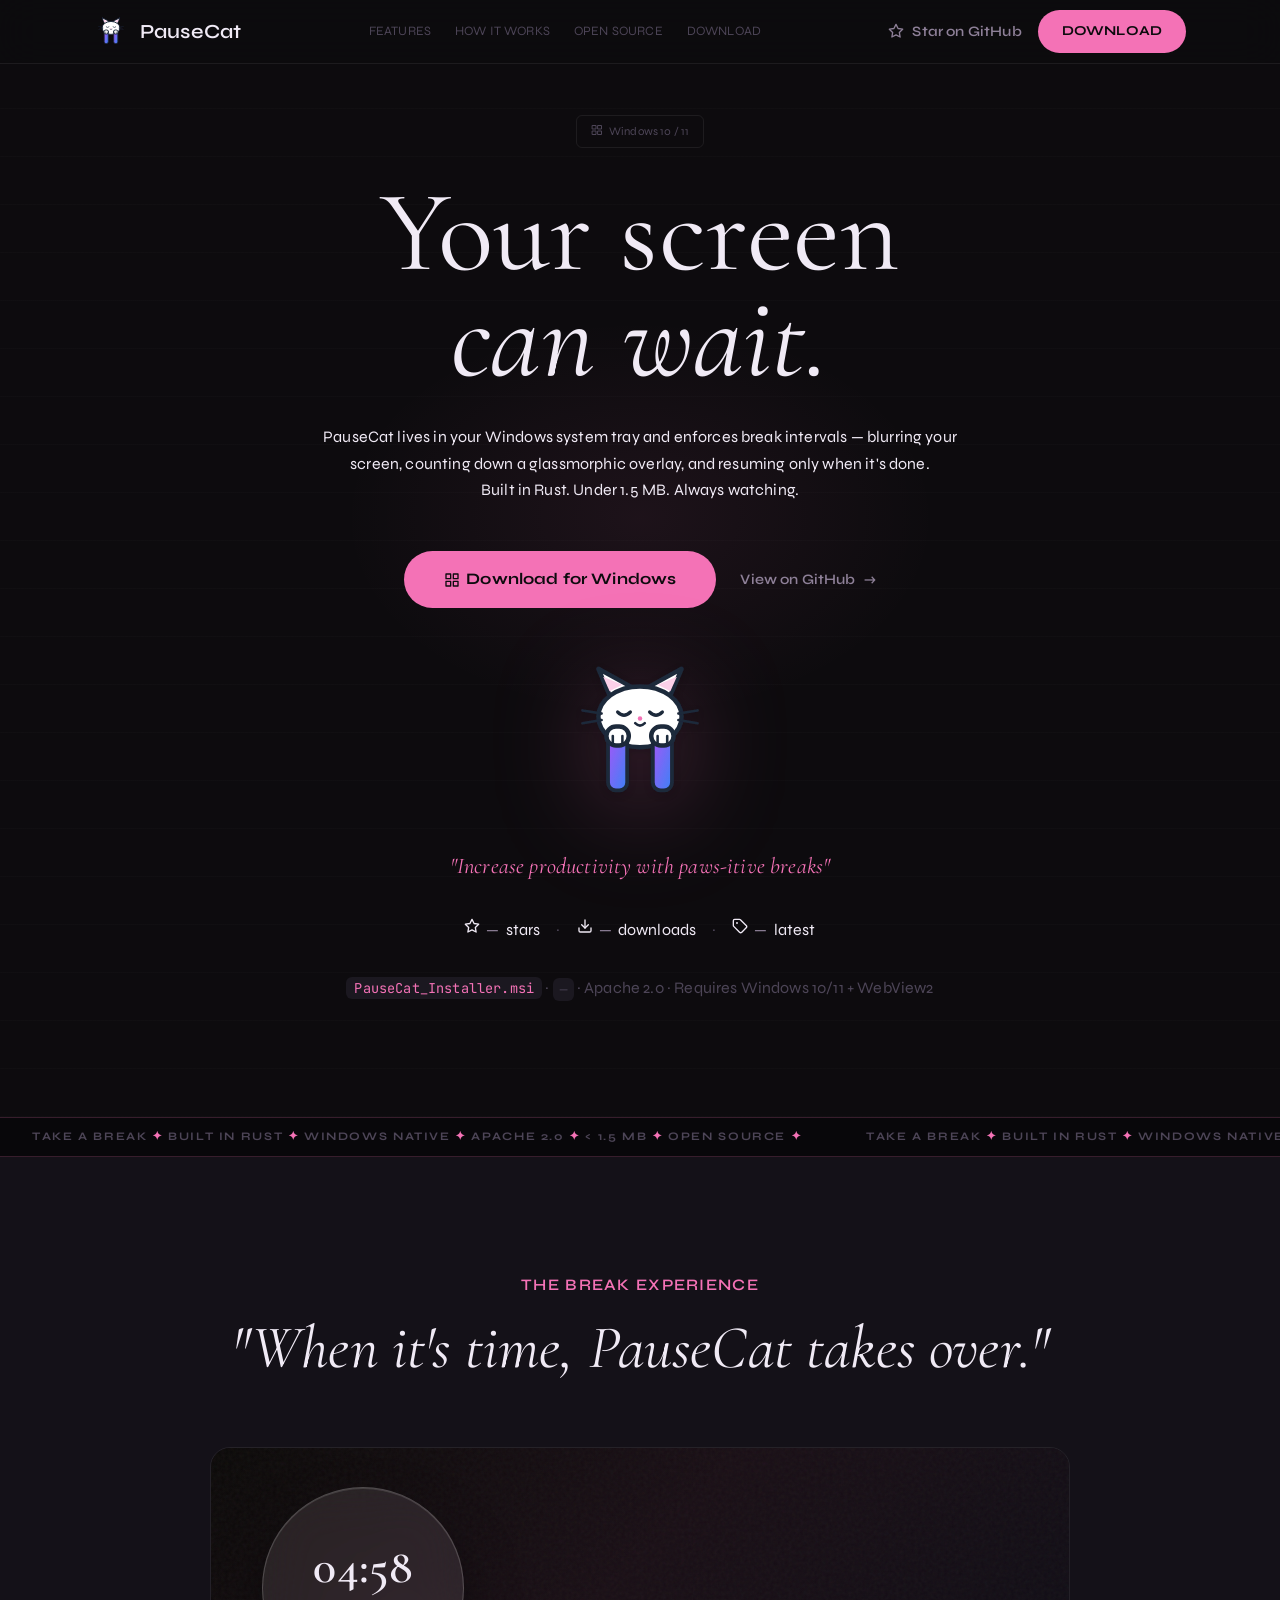
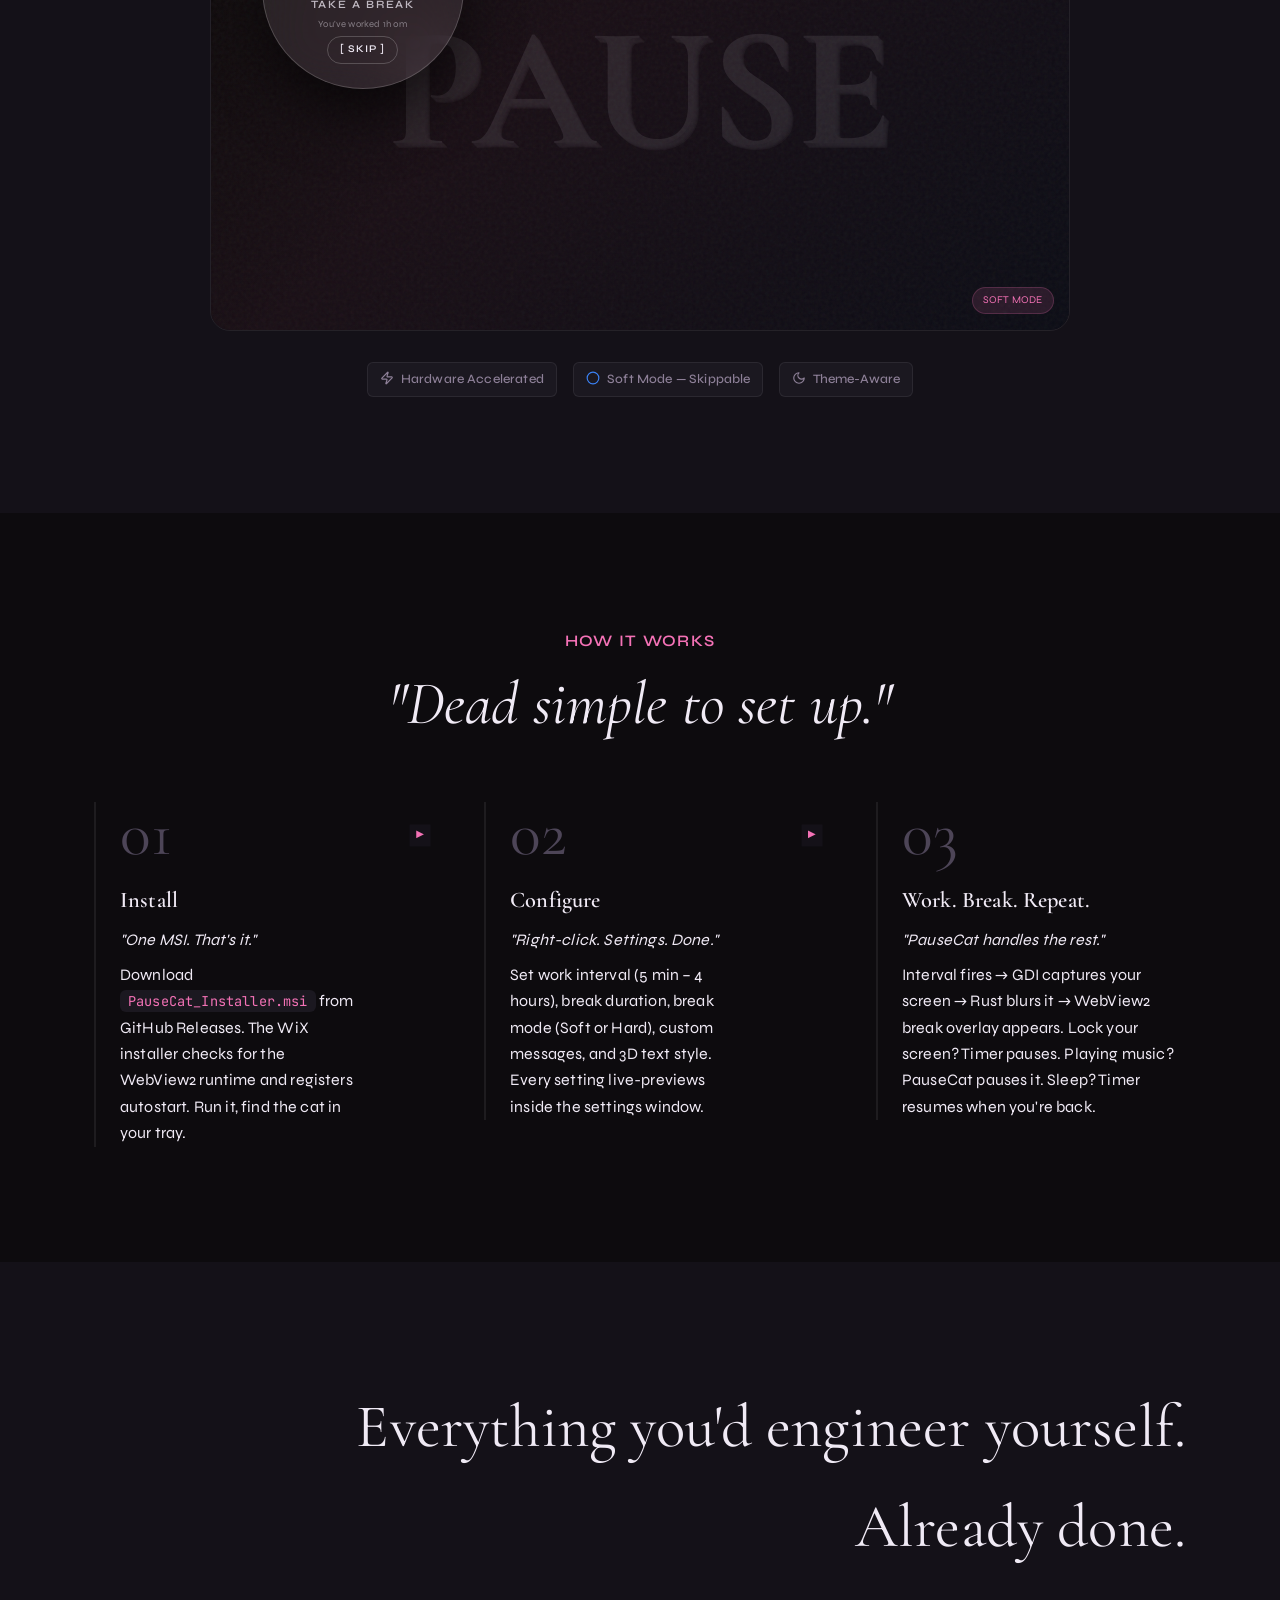
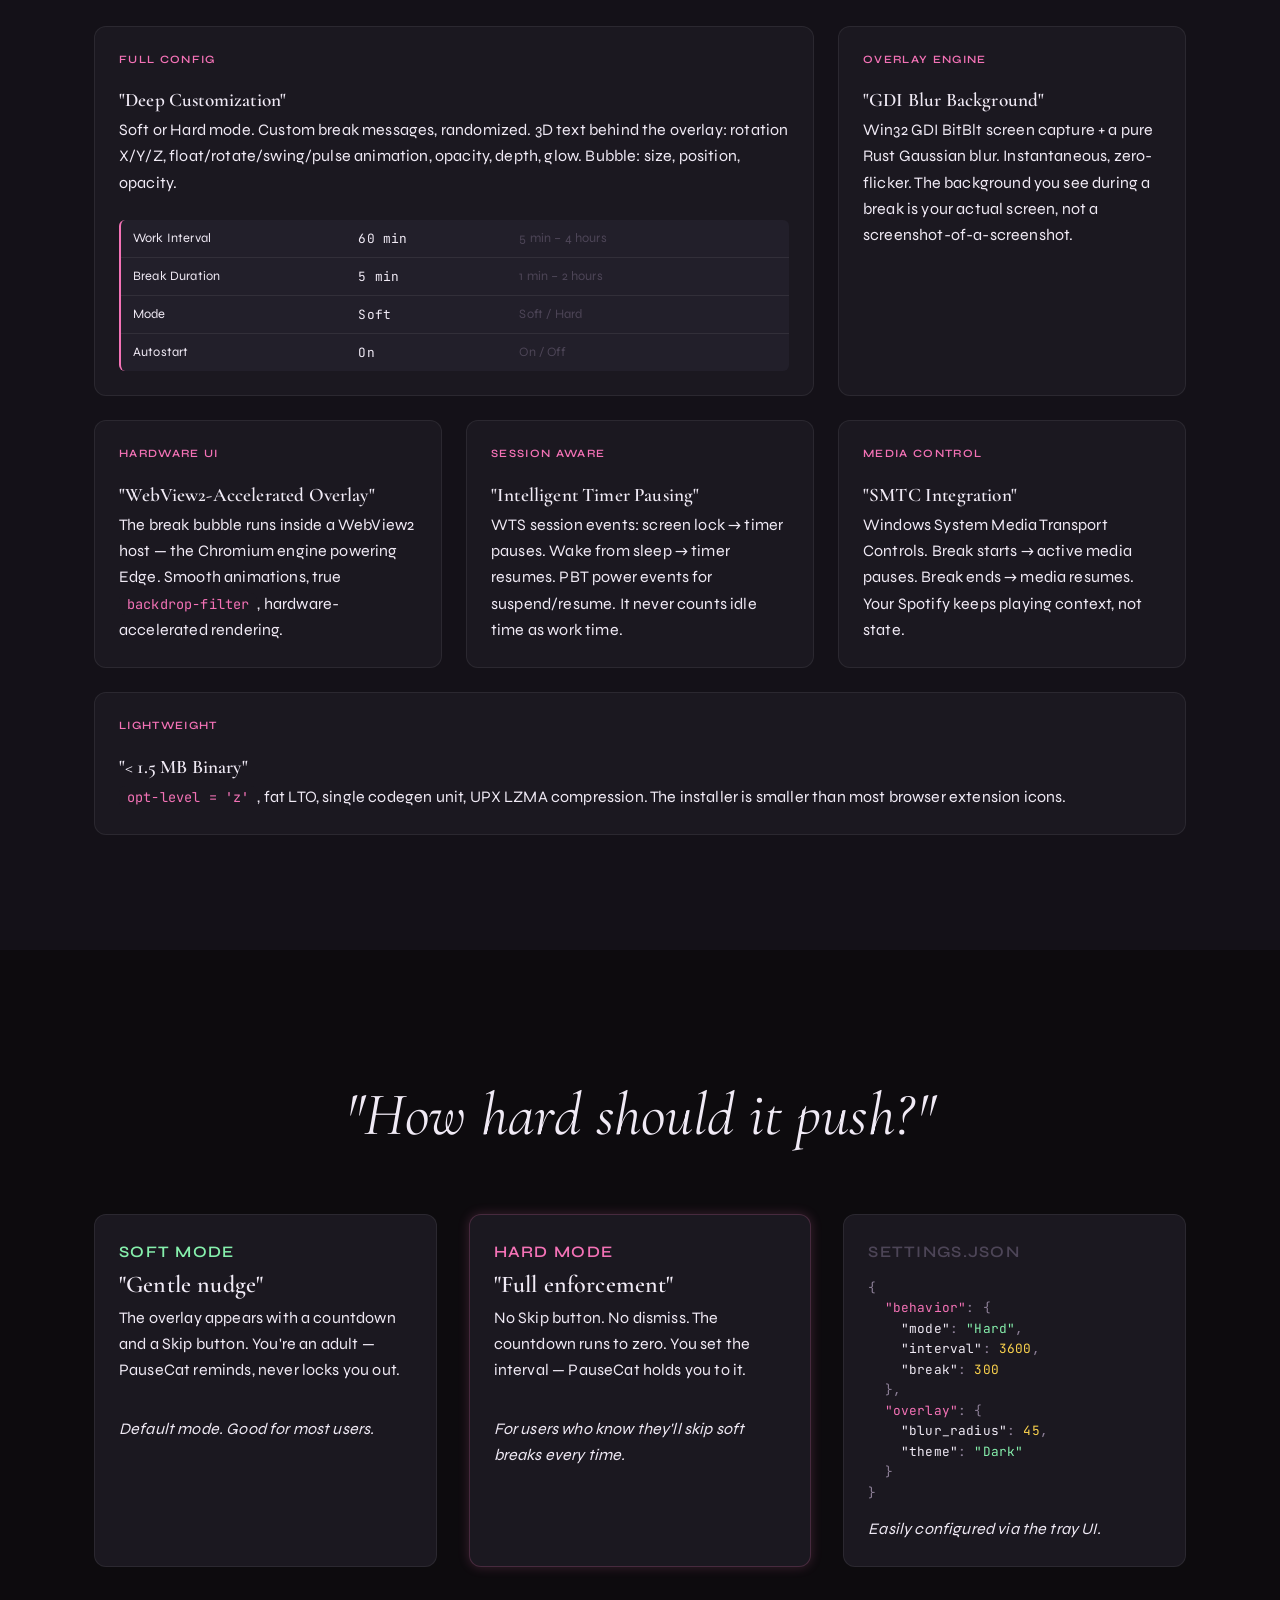
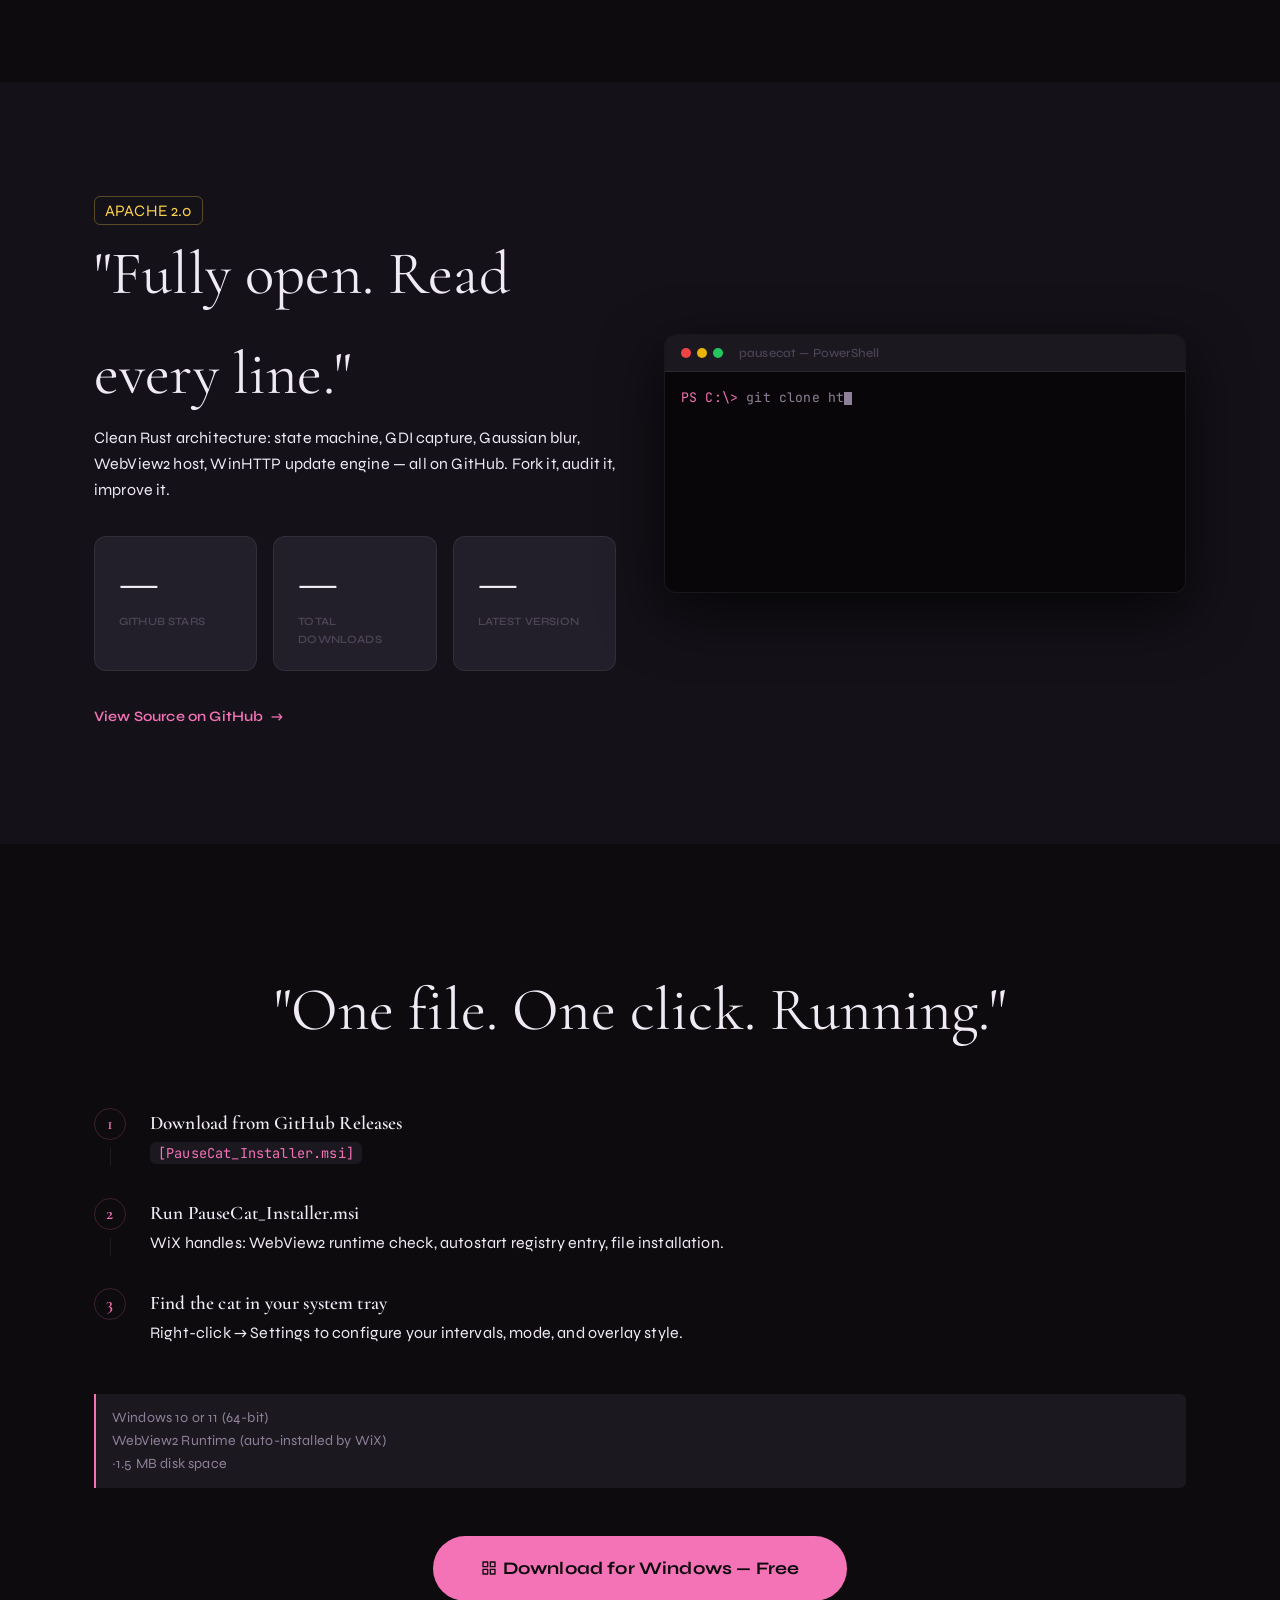
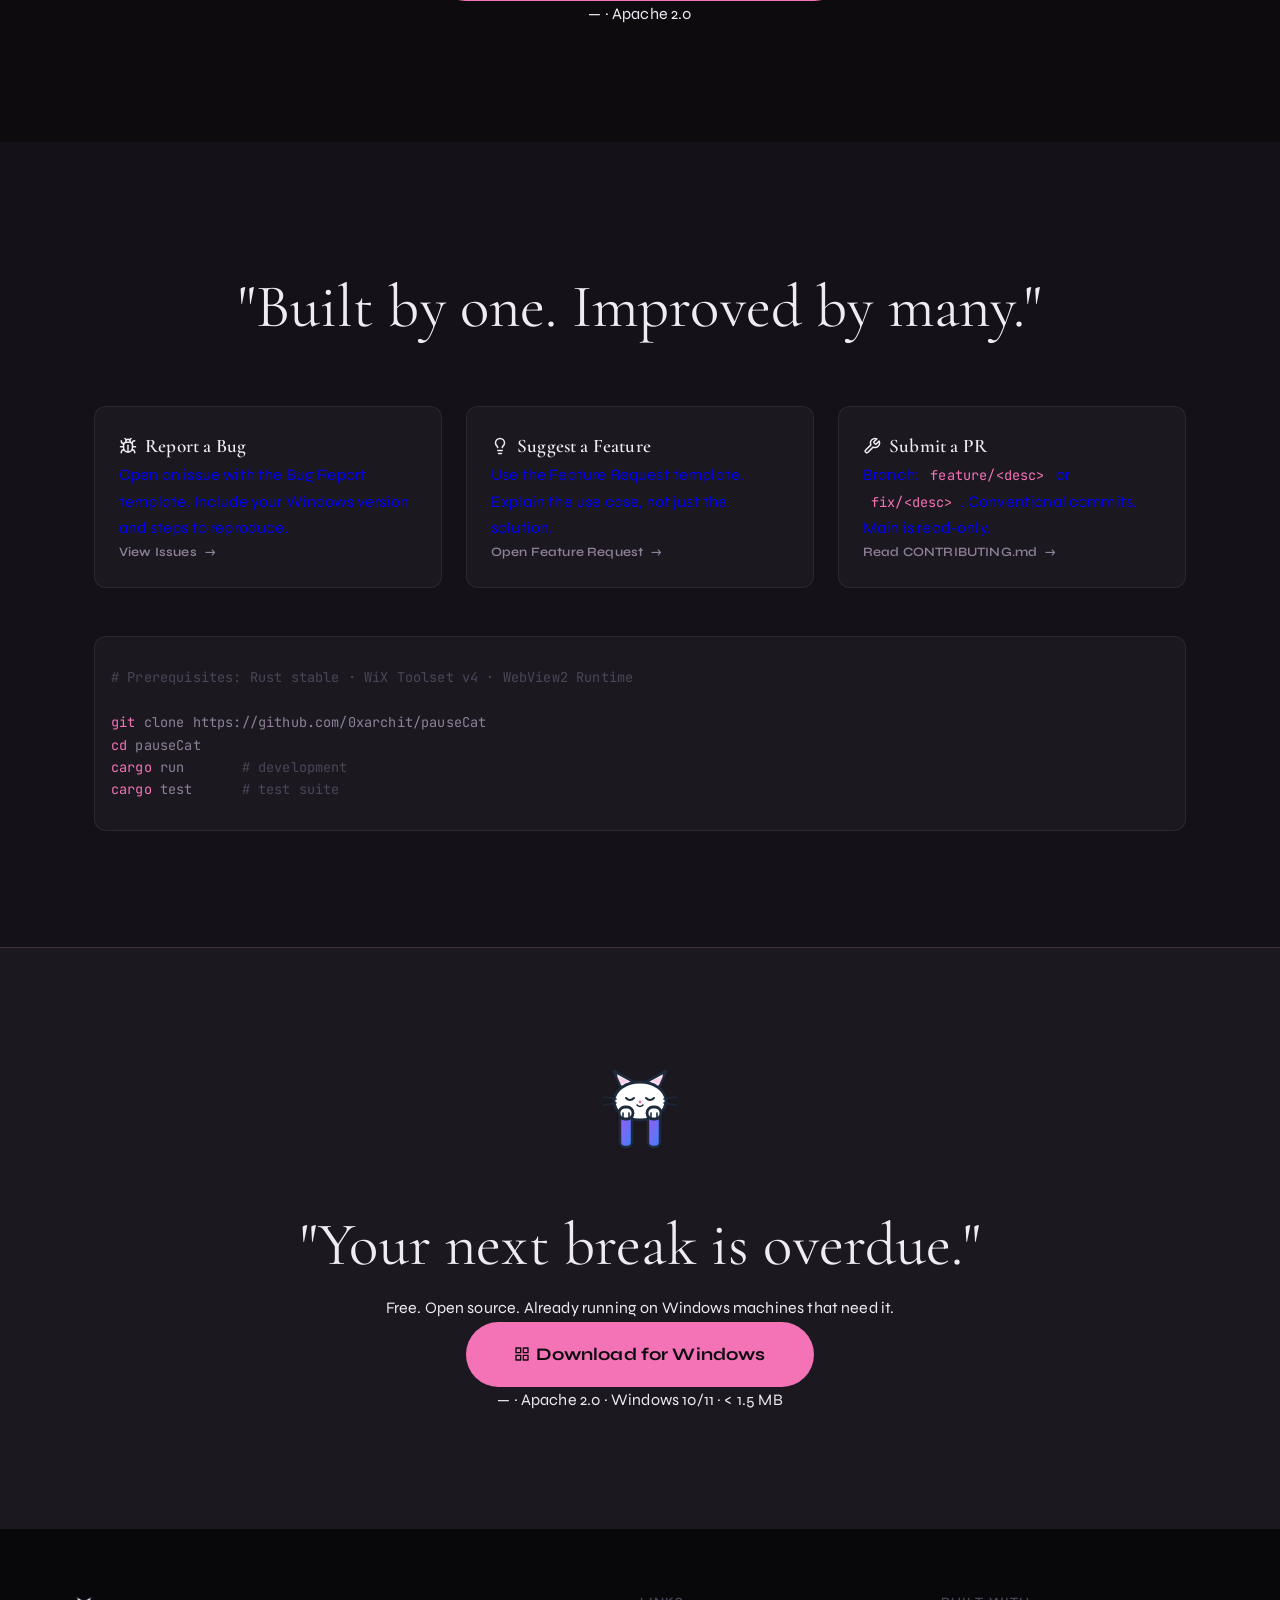
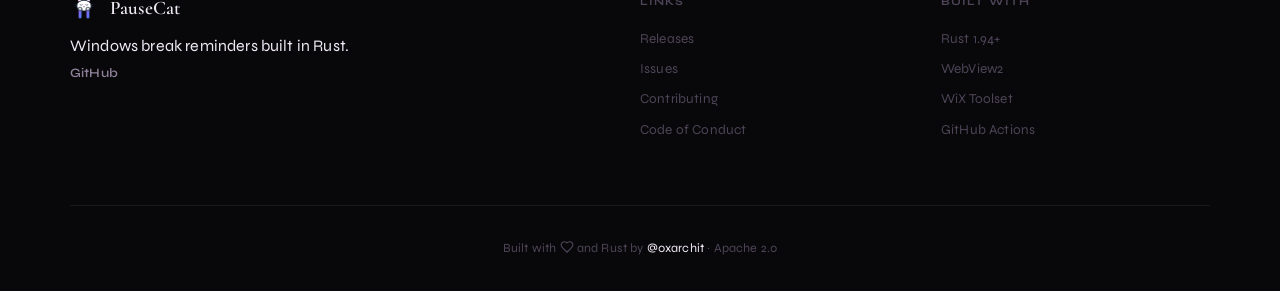
==== commit 700ea9bc: "feat(web): update project tagline in title" ====
--- a/website/index.html
+++ b/website/index.html
@@ -3,7 +3,7 @@
   <head>
     <meta charset="UTF-8" />
     <meta name="viewport" content="width=device-width, initial-scale=1.0" />
-    <title>PauseCat — The High-Performance Windows Break Reminder</title>
+    <title>PauseCat — Increase productivity with paws-itive breaks</title>
     <meta
       name="description"
       content="PauseCat lives in your Windows system tray and enforces break intervals. Built in Rust. Under 1.5 MB. Hardware accelerated."
@@ -568,9 +568,21 @@
             </p>
           </div>
 
-          <div class="card bg-void flex flex-col" style="border-color: var(--border);">
-            <div class="ui-label mb-4" style="color: var(--text-muted)">SETTINGS.JSON</div>
-            <pre class="mono" style="font-size: 0.8rem; color: var(--text-secondary); line-height: 1.6;">
+          <div
+            class="card bg-void flex flex-col"
+            style="border-color: var(--border)"
+          >
+            <div class="ui-label mb-4" style="color: var(--text-muted)">
+              SETTINGS.JSON
+            </div>
+            <pre
+              class="mono"
+              style="
+                font-size: 0.8rem;
+                color: var(--text-secondary);
+                line-height: 1.6;
+              "
+            >
 {
   <span style="color: var(--pink)">"behavior"</span>: {
     <span style="color: var(--text-primary)">"mode"</span>: <span style="color: #86efac">"Hard"</span>,
@@ -662,9 +674,7 @@
               <div class="install-line"></div>
             </div>
             <div>
-              <h3 class="headline-card mb-2">
-                Download from GitHub Releases
-              </h3>
+              <h3 class="headline-card mb-2">Download from GitHub Releases</h3>
               <p class="text-secondary text-sm">
                 <code>[PauseCat_Installer.msi]</code>
               </p>
@@ -948,8 +958,8 @@
         </a>
 
         <p class="text-muted text-sm">
-          <span data-stat="version">—</span> · Apache 2.0 · Windows 10/11 ·
-          &lt; 1.5 MB
+          <span data-stat="version">—</span> · Apache 2.0 · Windows 10/11 · &lt;
+          1.5 MB
         </p>
       </div>
     </section>
--- a/website/css/main.css
+++ b/website/css/main.css
@@ -144,6 +144,7 @@
   overflow: hidden;
   border: 1px solid var(--border);
   margin: 0 auto;
+  container-type: inline-size;
 }
 
 .overlay-layer-0 {
@@ -172,7 +173,7 @@
 .overlay-layer-1-text {
   font-family: 'Cormorant Garamond', serif;
   font-weight: 700;
-  font-size: 18vw;
+  font-size: 20cqi;
   color: var(--text-primary);
   opacity: 0.09;
   transform-style: preserve-3d;
@@ -188,8 +189,8 @@
   position: absolute;
   top: 8%;
   left: 6%;
-  width: 200px;
-  height: 200px;
+  width: 23.5cqi;
+  height: 23.5cqi;
   border-radius: 50%;
   background: rgba(255, 255, 255, 0.09);
   backdrop-filter: blur(28px) saturate(160%);
@@ -206,7 +207,7 @@
 .bubble-time {
   font-family: 'Cormorant Garamond', serif;
   font-weight: 600;
-  font-size: 3rem;
+  font-size: 5.6cqi;
   color: var(--text-primary);
   line-height: 1;
 }
@@ -214,30 +215,30 @@
 .bubble-title {
   font-family: 'Syne', sans-serif;
   font-weight: 600;
-  font-size: 0.7rem;
+  font-size: 1.3cqi;
   text-transform: uppercase;
   letter-spacing: 0.15em;
   opacity: 0.75;
-  margin-top: 4px;
+  margin-top: 0.5cqi;
 }
 
 .bubble-sub {
   font-family: 'Syne', sans-serif;
   font-weight: 400;
-  font-size: 0.6rem;
+  font-size: 1.1cqi;
   opacity: 0.45;
-  margin-top: 2px;
+  margin-top: 0.3cqi;
 }
 
 .bubble-skip {
   position: absolute;
-  bottom: 24px;
-  font-family: 'Syne', sans-serif;
-  font-weight: 600;
-  font-size: 0.65rem;
+  bottom: 2.8cqi;
+  font-family: 'Syne', sans-serif;
+  font-weight: 600;
+  font-size: 1.2cqi;
   text-transform: uppercase;
   letter-spacing: 0.1em;
-  padding: 4px 12px;
+  padding: 0.5cqi 1.4cqi;
   border-radius: var(--radius-pill);
   border: 1px solid rgba(255,255,255,0.2);
   background: transparent;
@@ -253,8 +254,13 @@
 
 .overlay-layer-3 {
   position: absolute;
-  bottom: 16px;
-  right: 16px;
+  bottom: 1.8cqi;
+  right: 1.8cqi;
+}
+
+.overlay-layer-3 .badge-mode-soft {
+  font-size: 1.2cqi;
+  padding: 0.5cqi 1.2cqi;
 }
 
 /* How It Works */
@@ -574,8 +580,8 @@
 }
 
 .btn-large {
-  font-size: 1.1rem;
-  padding: 18px 48px;
+  font-size: clamp(0.95rem, 3vw, 1.1rem);
+  padding: clamp(14px, 3.5vw, 18px) clamp(28px, 6vw, 48px);
 }
 
 /* Footer */
@@ -647,4 +653,24 @@
   text-align: center;
   font-size: 0.78rem;
   color: var(--text-muted);
+}
+
+/* --- Interactive Cursor & Ambient Lighting --- */
+@media (pointer: fine) {
+  body {
+    cursor: url('../assets/Cat_Cursor.png'), auto;
+  }
+  
+  a, button, [role="button"], input, select, textarea, .card, .chip {
+    cursor: url('../assets/Cat_Pointer.png'), pointer !important;
+  }
+
+  #ambient-glow {
+    position: fixed;
+    inset: 0;
+    pointer-events: none;
+    z-index: 9998;
+    background: radial-gradient(800px circle at var(--mouse-x, 50vw) var(--mouse-y, 50vh), rgba(244, 114, 182, 0.06), transparent 40%);
+    transition: opacity 0.5s ease;
+  }
 }
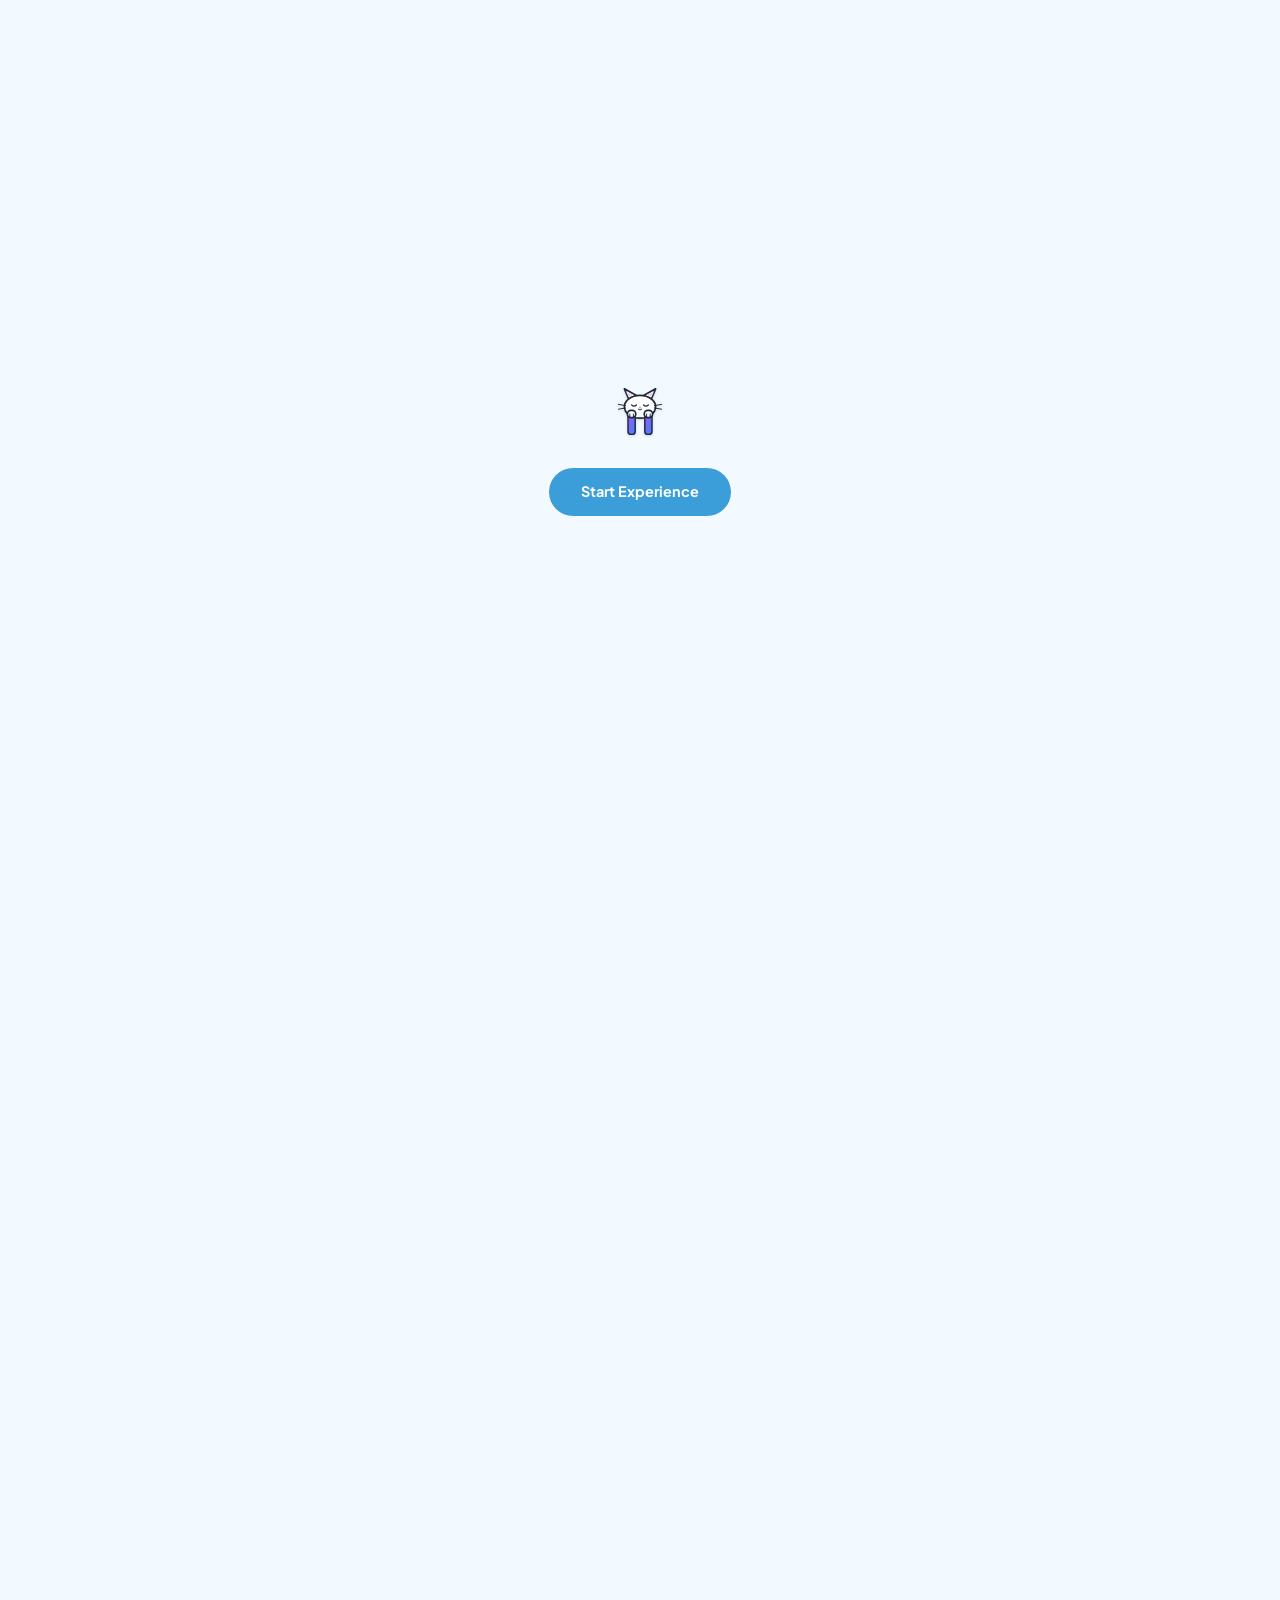
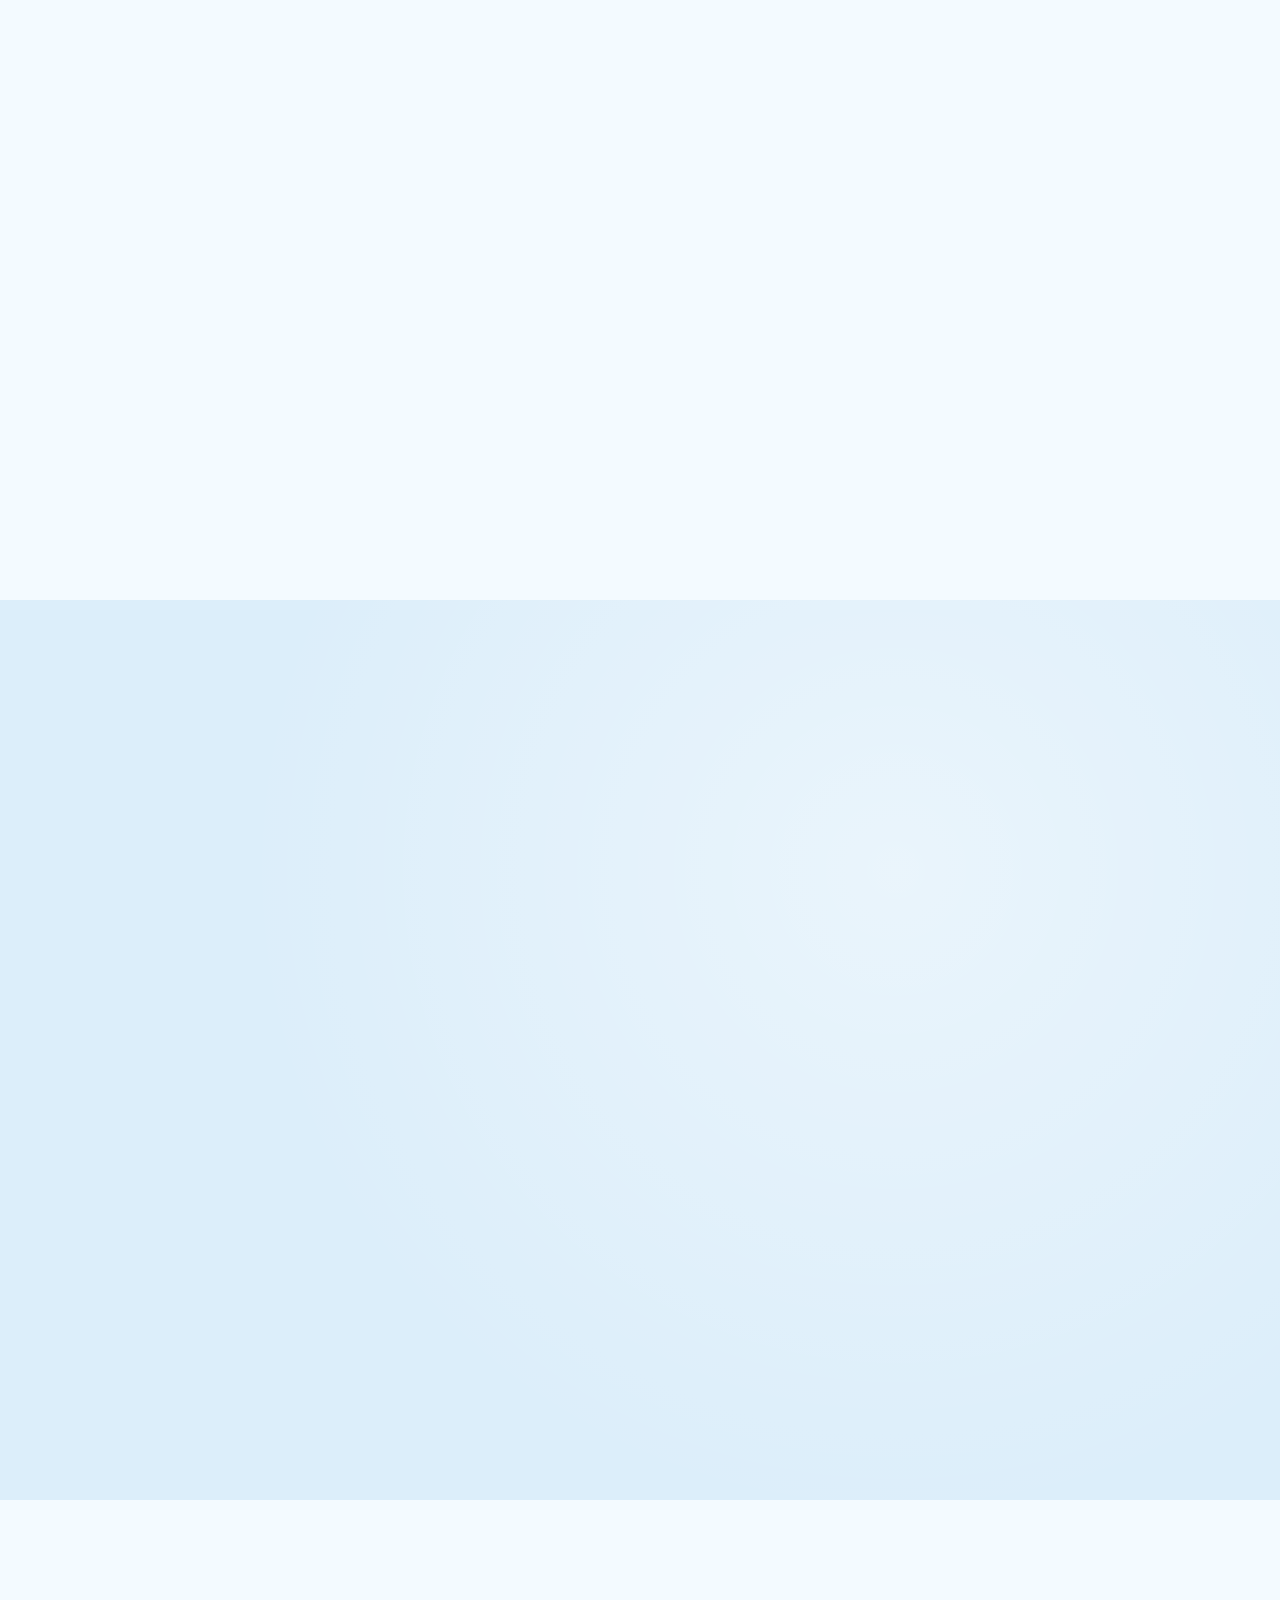
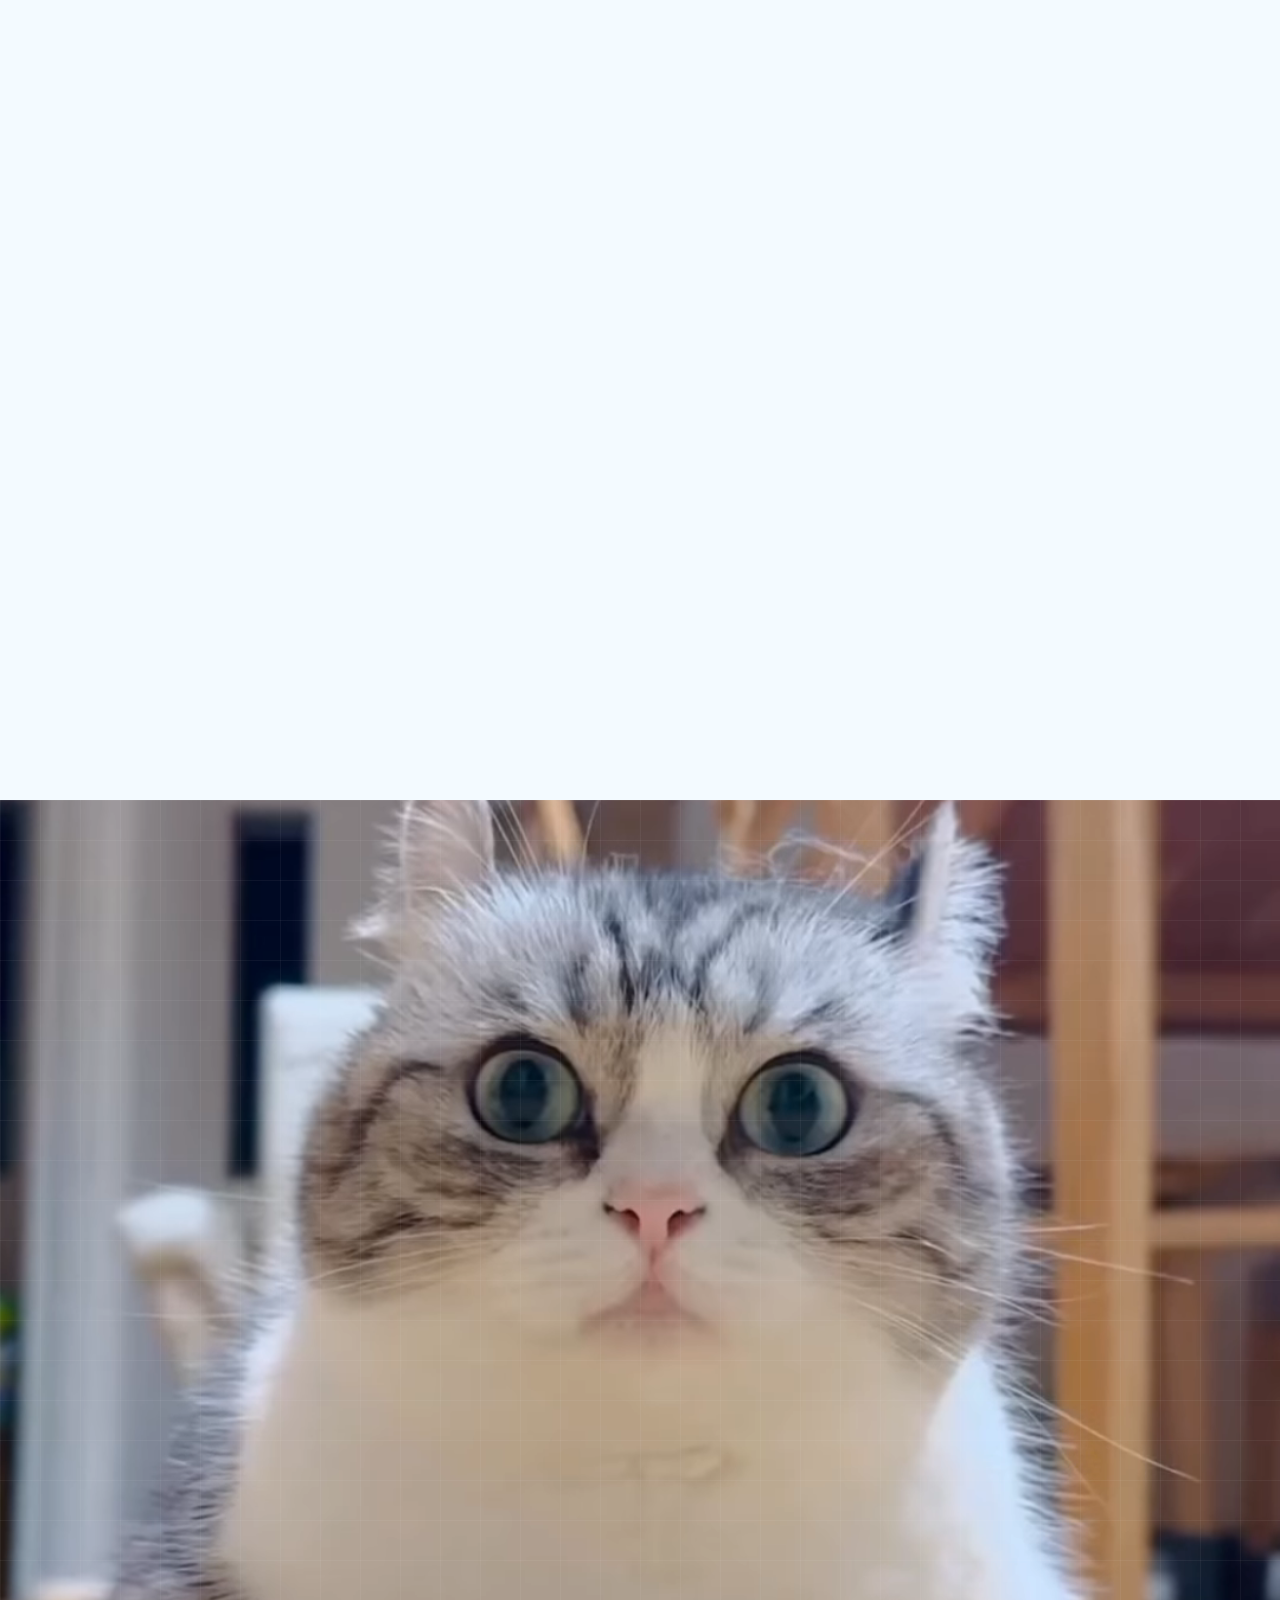
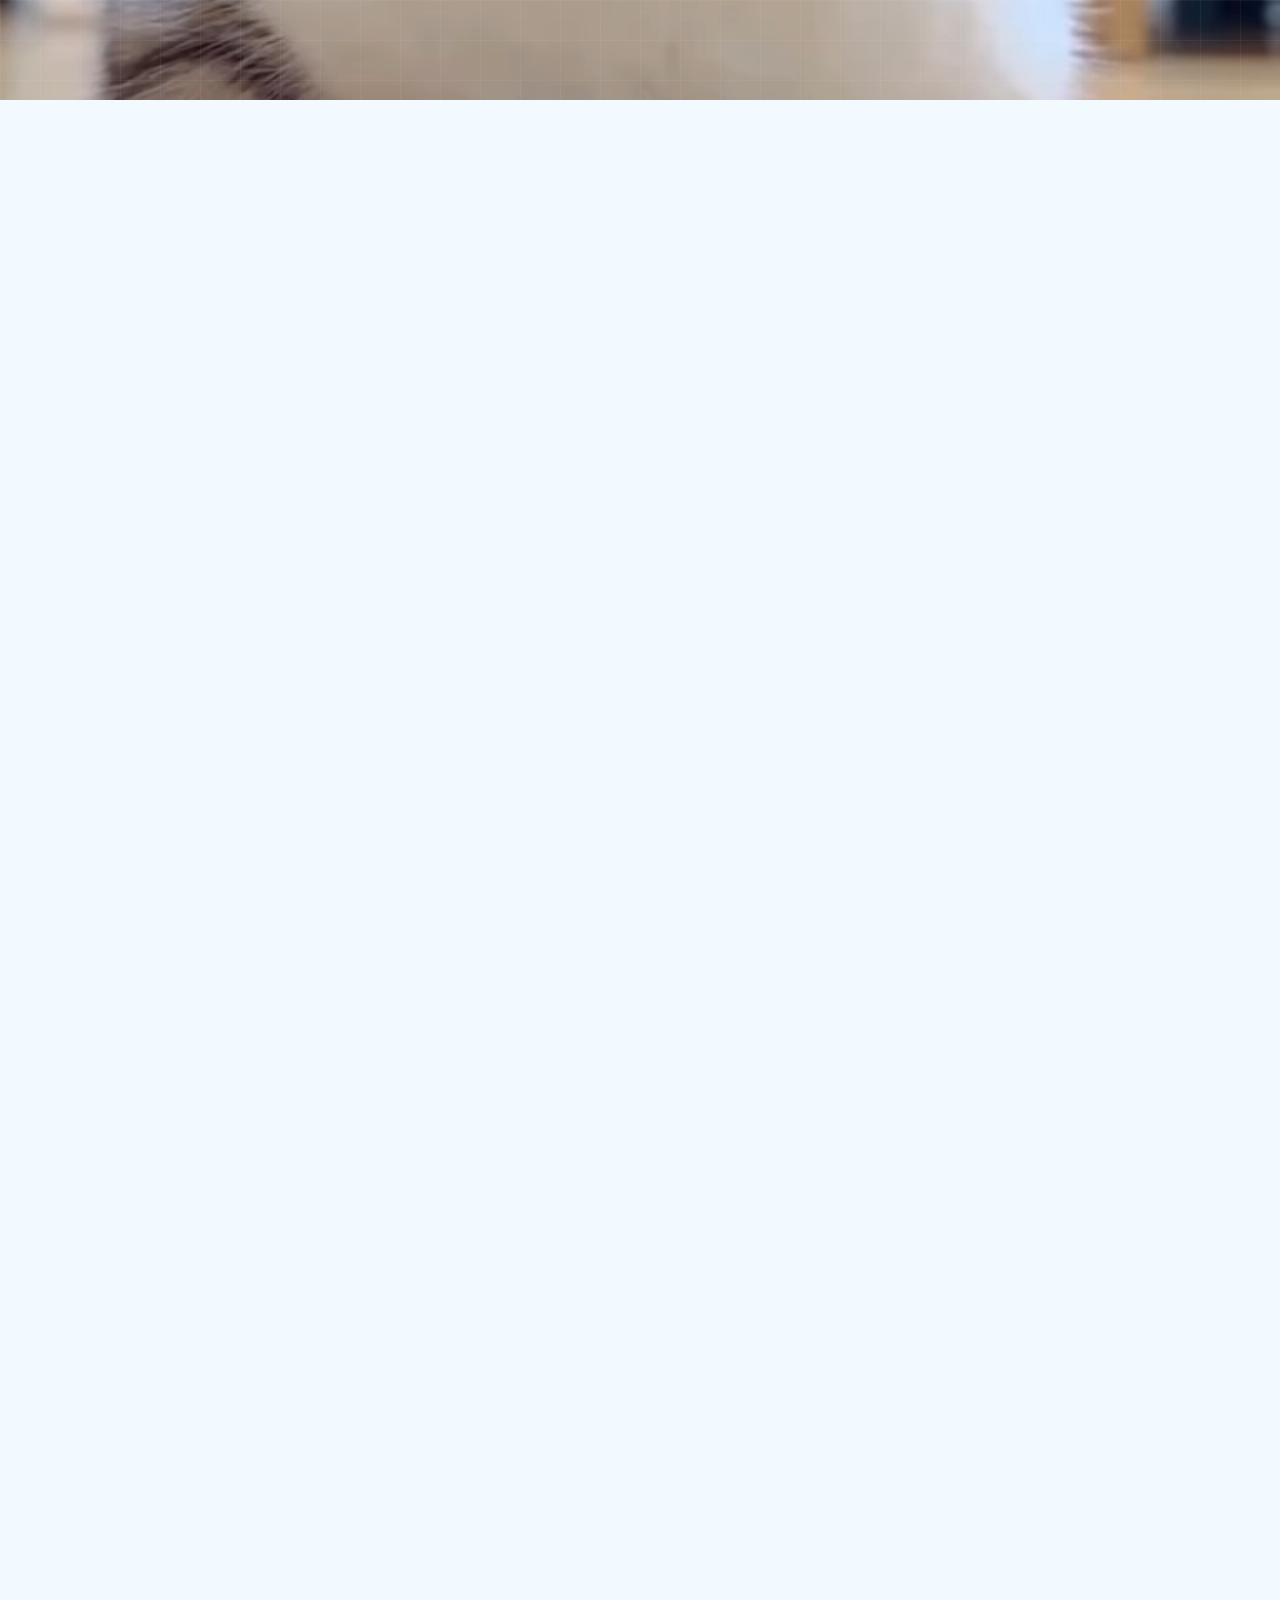
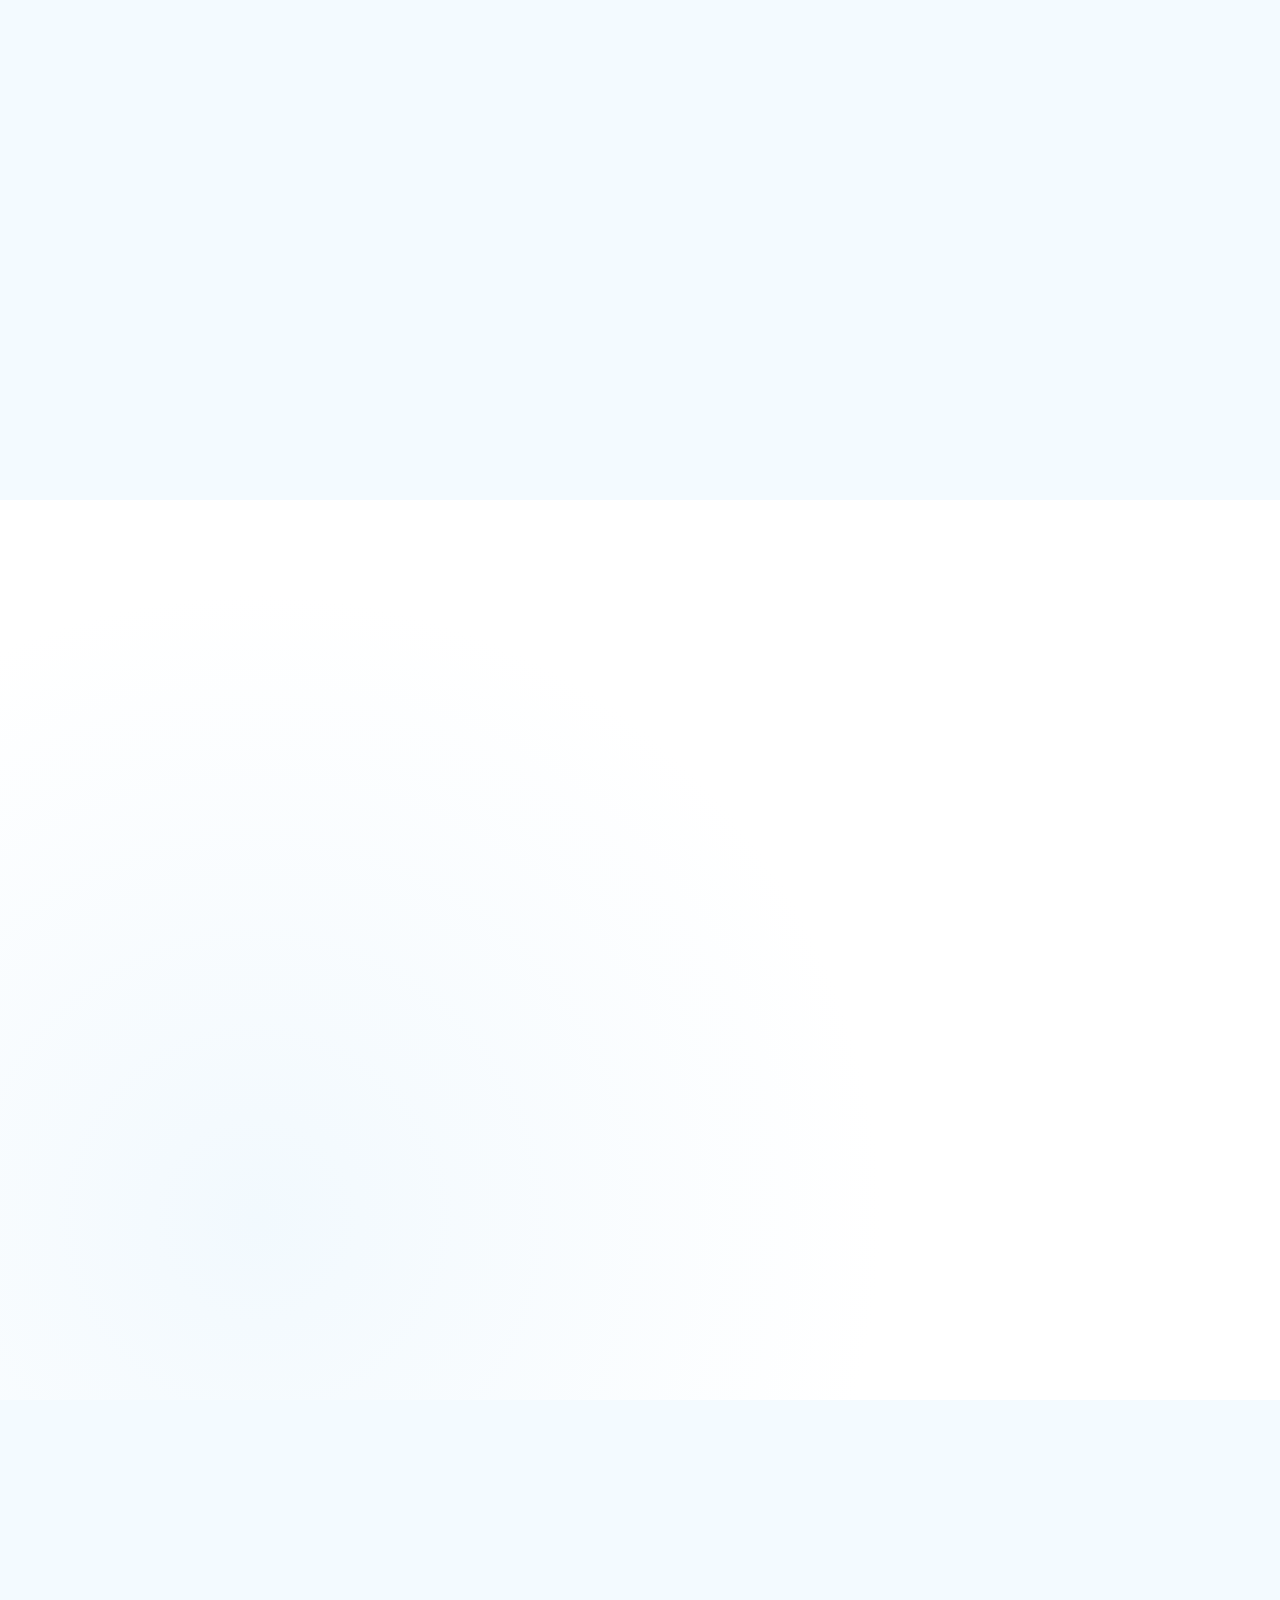
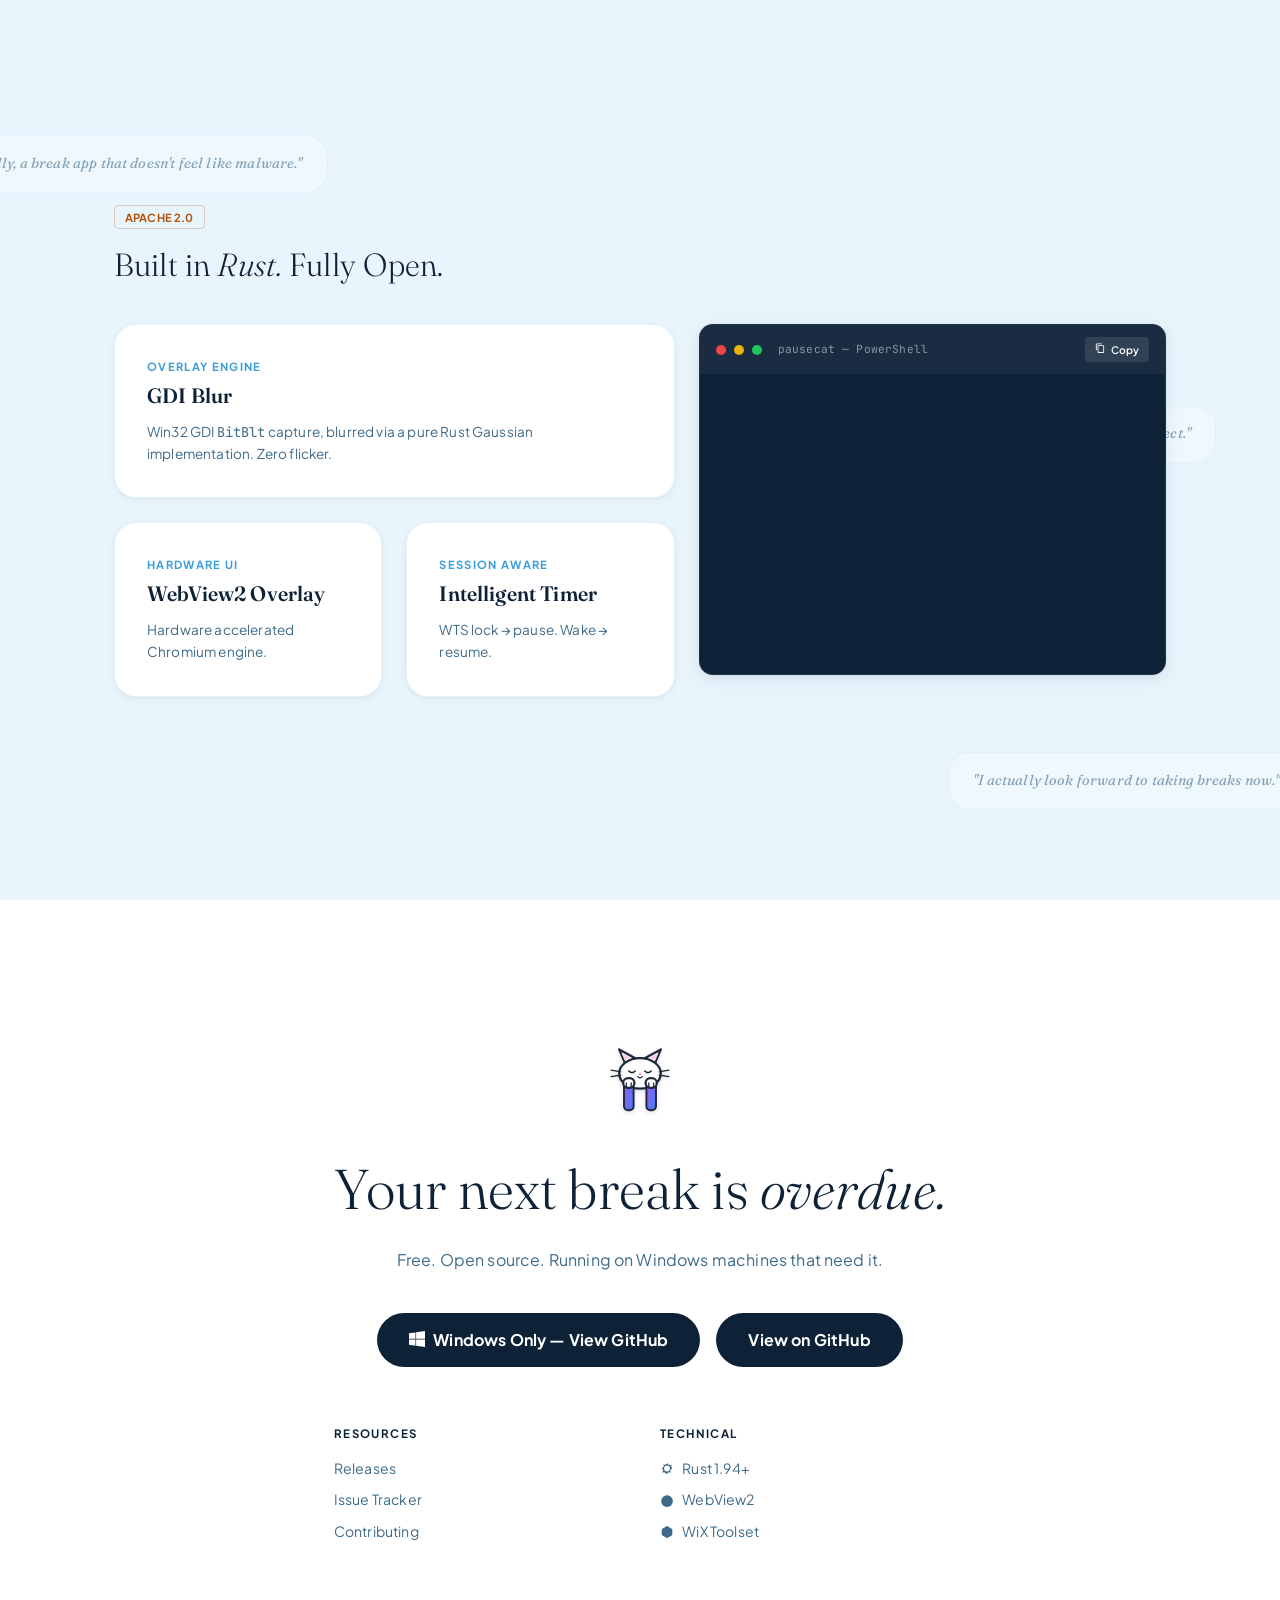
==== commit 67c88446: "feat(web): upgrade uiux with story telling landing page" ====
--- a/website/index.html
+++ b/website/index.html
@@ -3,1043 +3,1011 @@
   <head>
     <meta charset="UTF-8" />
     <meta name="viewport" content="width=device-width, initial-scale=1.0" />
-    <title>PauseCat — Increase productivity with paws-itive breaks</title>
-    <meta
-      name="description"
-      content="PauseCat lives in your Windows system tray and enforces break intervals. Built in Rust. Under 1.5 MB. Hardware accelerated."
-    />
+    <title>PauseCat — Breathe. Stretch. Work better.</title>
+    <link rel="stylesheet" href="css/main.css" />
     <link rel="icon" type="image/svg+xml" href="assets/favicon.svg" />
-    <link rel="stylesheet" href="css/main.css" />
-    <script type="module" src="js/main.js"></script>
   </head>
   <body>
-    <!-- 1. NAVIGATION -->
-    <nav>
-      <div class="container nav-content">
-        <a href="#" class="nav-logo">
-          <img src="assets/logo.svg" alt="PauseCat Logo" />
-          PauseCat
-        </a>
-        <div class="nav-links">
-          <a href="#features">FEATURES</a>
-          <a href="#how-it-works">HOW IT WORKS</a>
-          <a href="#opensource">OPEN SOURCE</a>
-          <a href="#download">DOWNLOAD</a>
+    <!-- Initial Loader -->
+  <div id="loader" style="position: fixed; inset: 0; background: var(--bg-base); z-index: 9999; display: flex; flex-direction: column; justify-content: center; align-items: center; transition: opacity 0.6s ease;">
+    <img src="assets/logo.svg" alt="Loading" width="60" class="floating">
+    
+    <div id="loader-status-container" style="display: flex; flex-direction: column; align-items: center; margin-top: 24px;">
+        <div id="loader-bar-bg" style="width: 120px; height: 2px; background: var(--sky-faint); border-radius: 2px; overflow: hidden;">
+            <div id="loader-progress" style="width: 0%; height: 100%; background: var(--sky); transition: width 0.3s ease;"></div>
         </div>
-        <div class="nav-actions">
-          <a
-            href="https://github.com/0xarchit/pauseCat"
-            class="btn-ghost"
-            target="_blank"
-            rel="noopener"
-          >
-            <svg
-              xmlns="http://www.w3.org/2000/svg"
-              width="16"
-              height="16"
-              viewBox="0 0 24 24"
-              fill="none"
-              stroke="currentColor"
-              stroke-width="2"
-              stroke-linecap="round"
-              stroke-linejoin="round"
-              style="display: inline-block; vertical-align: -0.15em"
-            >
-              <polygon
-                points="12 2 15.09 8.26 22 9.27 17 14.14 18.18 21.02 12 17.77 5.82 21.02 7 14.14 2 9.27 8.91 8.26 12 2"
-              />
-            </svg>
-            Star on GitHub
-          </a>
-          <a
-            href="https://github.com/0xarchit/pauseCat/releases/latest"
-            data-action="download"
-            class="btn-primary small"
-          >
-            DOWNLOAD
-          </a>
-        </div>
-      </div>
-    </nav>
-
-    <!-- 2. HERO SECTION -->
-    <section id="hero">
-      <div class="container hero-content">
-        <div class="badge-os reveal">
-          <svg
-            xmlns="http://www.w3.org/2000/svg"
-            width="12"
-            height="12"
-            viewBox="0 0 24 24"
-            fill="none"
-            stroke="currentColor"
-            stroke-width="2"
-            stroke-linecap="round"
-            stroke-linejoin="round"
-            style="
-              display: inline-block;
-              vertical-align: -0.1em;
-              margin-right: 4px;
-            "
-          >
-            <rect x="3" y="3" width="7" height="7"></rect>
-            <rect x="14" y="3" width="7" height="7"></rect>
-            <rect x="14" y="14" width="7" height="7"></rect>
-            <rect x="3" y="14" width="7" height="7"></rect>
-          </svg>
-          Windows 10 / 11
-        </div>
-
-        <h1 class="headline-hero text-center mt-8 reveal">
-          Your screen<br /><em>can wait.</em>
-        </h1>
-
-        <p class="text-secondary text-center mt-8 max-w-[520px] reveal text-lg">
-          PauseCat lives in your Windows system tray and enforces break
-          intervals — blurring your screen, counting down a glassmorphic
-          overlay, and resuming only when it's done.<br />
-          Built in Rust. Under 1.5 MB. Always watching.
-        </p>
-
-        <div class="flex items-center justify-center gap-6 mt-12 reveal">
-          <a
-            href="https://github.com/0xarchit/pauseCat/releases/latest"
-            data-action="download"
-            class="btn-primary"
-          >
-            <svg
-              xmlns="http://www.w3.org/2000/svg"
-              width="16"
-              height="16"
-              viewBox="0 0 24 24"
-              fill="none"
-              stroke="currentColor"
-              stroke-width="2"
-              stroke-linecap="round"
-              stroke-linejoin="round"
+        <button id="start-btn" class="btn-primary" style="opacity: 0; pointer-events: none; transform: translateY(10px); transition: all 0.5s ease; padding: 12px 32px; font-size: 0.9rem;">
+            Start Experience
+        </button>
+    </div>
+  </div>
+
+    <main>
+      <!-- ACT I: THE PROBLEM -->
+      <div
+        class="act-wrapper"
+        id="act-1"
+        data-hero="true"
+        style="height: 350vh"
+      >
+        <section class="act act--pinned">
+          <div class="act1-bg parallax-layer"></div>
+          <div class="fade-up visible" style="--start: -0.1; --end: 0.15">
+            <h1
+              id="system-time"
               style="
-                display: inline-block;
-                vertical-align: -0.15em;
-                margin-right: 6px;
+                font-size: var(--text-hero);
+                font-variation-settings: &quot;opsz&quot; 144;
               "
             >
-              <rect x="3" y="3" width="7" height="7"></rect>
-              <rect x="14" y="3" width="7" height="7"></rect>
-              <rect x="14" y="14" width="7" height="7"></rect>
-              <rect x="3" y="14" width="7" height="7"></rect>
-            </svg>
-            Download for Windows
-          </a>
-          <a
-            href="https://github.com/0xarchit/pauseCat"
-            class="btn-ghost"
-            target="_blank"
-            rel="noopener"
-          >
-            View on GitHub <span class="arrow">→</span>
-          </a>
-        </div>
-
-        <img
-          src="assets/logo.svg"
-          alt="PauseCat Logo Float"
-          class="hero-logo mt-12 reveal"
-        />
-
-        <p
-          class="text-center mt-2 mb-4 reveal"
-          style="
-            font-family: &quot;Cormorant Garamond&quot;, serif;
-            font-style: italic;
-            font-size: 1.4rem;
-            color: var(--pink);
-          "
-        >
-          "Increase productivity with paws-itive breaks"
-        </p>
-
-        <div class="stats-strip mt-8">
-          <div class="stat">
-            <span class="stat-icon">
+              --:-- <i>--</i>
+            </h1>
+          </div>
+          <div class="fade-up" style="--start: 0.1; --end: 0.35">
+            <h2 id="system-day" style="font-size: var(--text-2xl)">
+              <i>Tuesday.</i>
+            </h2>
+          </div>
+          <div
+            class="fade-up"
+            style="
+              --start: 0.35;
+              --end: 0.55;
+              margin-top: 40px;
+              text-align: center;
+            "
+          >
+            <p
+              class="scroll-sync-text"
+              style="
+                --sync-start: 0.4;
+                --sync-end: 0.6;
+                font-size: var(--text-lg);
+                max-width: 480px;
+              "
+            >
+              You haven't moved in 2 hours.
+            </p>
+          </div>
+          <div
+            class="fade-up"
+            style="--start: 0.55; --end: 0.75; text-align: center"
+          >
+            <p
+              class="scroll-sync-text"
+              style="
+                --sync-start: 0.6;
+                --sync-end: 0.8;
+                font-size: var(--text-lg);
+              "
+            >
+              Your eyes haven't left the screen.
+            </p>
+          </div>
+          <div
+            class="fade-up"
+            style="--start: 0.75; --end: 0.95; text-align: center"
+          >
+            <p
+              class="scroll-sync-text"
+              style="
+                --sync-start: 0.8;
+                --sync-end: 0.95;
+                font-size: var(--text-lg);
+              "
+            >
+              Your last glass of water was at noon.
+            </p>
+          </div>
+          <div
+            class="fade-up visible"
+            style="--start: 0.9; --end: 1; margin-top: 60px"
+          >
+            <p style="color: var(--sky); font-weight: 600">
+              Something needs to change.
+            </p>
+          </div>
+
+          <div class="scroll-hint" aria-hidden="true">
+            <div class="mouse">
+              <div class="wheel"></div>
+            </div>
+            <span>Scroll to discover</span>
+          </div>
+        </section>
+      </div>
+
+      <!-- ACT II: THE CAT APPEARS -->
+      <div class="act-wrapper" id="act-2" style="height: 250vh">
+        <section class="act act--pinned">
+          <div
+            class="parallax-layer"
+            style="background: var(--bg-base); opacity: 0.5"
+          ></div>
+          <img
+            src="assets/logo.svg"
+            alt="PauseCat Logo"
+            class="act2-logo floating"
+            style="
+              width: 160px;
+              filter: drop-shadow(0 16px 40px rgba(13, 33, 55, 0.12));
+              opacity: calc(var(--p, 0) / 0.4);
+              transform: scale(calc(0.7 + 0.3 * clamp(0, var(--p, 0) / 0.4, 1)))
+                translateY(calc((1 - clamp(0, var(--p, 0) / 0.4, 1)) * 40px));
+            "
+          />
+
+          <div
+            class="fade-up"
+            style="--start: 0.4; --end: 0.6; margin-top: 40px"
+          >
+            <h2 style="font-size: var(--text-2xl)">Meet <i>PauseCat.</i></h2>
+          </div>
+
+          <div
+            class="fade-up"
+            style="
+              --start: 0.55;
+              --end: 0.75;
+              text-align: center;
+              max-width: 520px;
+              margin-top: 20px;
+            "
+          >
+            <p style="font-size: var(--text-lg)">
+              An open-source break reminder for Windows.<br />Quiet, precise,
+              and shaped like a cat.
+            </p>
+          </div>
+
+          <div class="fade-up" style="--start: 0.7; --end: 0.85">
+            <div class="stats-strip" role="list">
+              <div class="stat" role="listitem">
+                <span data-stat="stars" aria-label="GitHub Stars">—</span>
+                <span class="stat-label"
+                  ><svg
+                    class="icon"
+                    viewBox="0 0 24 24"
+                    aria-hidden="true"
+                    style="font-size: 0.8rem; margin-bottom: 2px"
+                  >
+                    <path
+                      d="M12 2l3.09 6.26L22 9.27l-5 4.87 1.18 6.88L12 17.77l-6.18 3.25L7 14.14 2 9.27l6.91-1.01L12 2z"
+                    />
+                  </svg>
+                  Stars</span
+                >
+              </div>
+              <div class="stat-sep" aria-hidden="true">·</div>
+              <div class="stat" role="listitem">
+                <span data-stat="downloads" aria-label="Total Downloads"
+                  >—</span
+                >
+                <span class="stat-label">Downloads</span>
+              </div>
+              <div class="stat-sep" aria-hidden="true">·</div>
+              <div class="stat" role="listitem">
+                <span data-stat="version" aria-label="Latest Version"
+                  >v1.1.2</span
+                >
+                <span class="stat-label">Latest</span>
+              </div>
+            </div>
+          </div>
+
+          <div
+            class="fade-up visible"
+            style="--start: 0.85; --end: 1; text-align: center"
+          >
+            <p
+              style="
+                font-size: 0.8rem;
+                color: var(--text-muted);
+                margin-bottom: 20px;
+              "
+            >
               <svg
-                xmlns="http://www.w3.org/2000/svg"
-                width="16"
-                height="16"
+                class="icon"
                 viewBox="0 0 24 24"
-                fill="none"
-                stroke="currentColor"
-                stroke-width="2"
-                stroke-linecap="round"
-                stroke-linejoin="round"
-              >
-                <polygon
-                  points="12 2 15.09 8.26 22 9.27 17 14.14 18.18 21.02 12 17.77 5.82 21.02 7 14.14 2 9.27 8.91 8.26 12 2"
+                aria-hidden="true"
+                style="font-size: 0.9rem; margin-right: 4px"
+              >
+                <path
+                  d="M0 3.449L9.75 2.1V11.7H0V3.449zm0 9.151h9.75v9.6L0 20.551V12.6zm10.65-10.749L24 0v11.7h-13.35V1.851zM10.65 12.6H24V24l-13.35-1.851V12.6z"
                 />
               </svg>
-            </span>
-            <span class="stat-value" data-stat="stars">—</span>
-            <span class="stat-label">stars</span>
-          </div>
-          <span class="stat-divider">·</span>
-          <div class="stat">
-            <span class="stat-icon">
-              <svg
-                xmlns="http://www.w3.org/2000/svg"
-                width="16"
-                height="16"
+              Windows 10 / 11 | Apache 2.0 | &lt; 2.5 MB
+            </p>
+            <a
+              data-action="download"
+              href="#"
+              class="btn-primary"
+              aria-label="Download PauseCat for Windows"
+              ><svg
+                class="icon"
                 viewBox="0 0 24 24"
-                fill="none"
-                stroke="currentColor"
-                stroke-width="2"
-                stroke-linecap="round"
-                stroke-linejoin="round"
-              >
-                <path d="M21 15v4a2 2 0 0 1-2 2H5a2 2 0 0 1-2-2v-4" />
-                <polyline points="7 10 12 15 17 10" />
-                <line x1="12" x2="12" y1="15" y2="3" />
+                aria-hidden="true"
+                style="margin-right: 8px"
+              >
+                <path
+                  d="M0 3.449L9.75 2.1V11.7H0V3.449zm0 9.151h9.75v9.6L0 20.551V12.6zm10.65-10.749L24 0v11.7h-13.35V1.851zM10.65 12.6H24V24l-13.35-1.851V12.6z"
+                />
               </svg>
-            </span>
-            <span class="stat-value" data-stat="downloads">—</span>
-            <span class="stat-label">downloads</span>
-          </div>
-          <span class="stat-divider">·</span>
-          <div class="stat">
-            <span class="stat-icon">
-              <svg
-                xmlns="http://www.w3.org/2000/svg"
-                width="16"
-                height="16"
-                viewBox="0 0 24 24"
-                fill="none"
-                stroke="currentColor"
-                stroke-width="2"
-                stroke-linecap="round"
-                stroke-linejoin="round"
-              >
-                <path
-                  d="M12.586 2.586A2 2 0 0 0 11.172 2H4a2 2 0 0 0-2 2v7.172a2 2 0 0 0 .586 1.414l8.704 8.704a2.426 2.426 0 0 0 3.42 0l6.58-6.58a2.426 2.426 0 0 0 0-3.42z"
-                />
-                <circle cx="7.5" cy="7.5" r=".5" fill="currentColor" />
-              </svg>
-            </span>
-            <span class="stat-value" data-stat="version">—</span>
-            <span class="stat-label">latest</span>
-          </div>
-        </div>
-
-        <p
-          class="mt-8 text-center text-xs"
-          style="
-            color: var(--text-muted);
-            font-family: &quot;Syne&quot;, sans-serif;
-          "
-        >
-          <code>PauseCat_Installer.msi</code> ·
-          <span
-            class="badge-os"
+              Download for Windows</a
+            >
+          </div>
+        </section>
+      </div>
+
+      <!-- INTERLUDE ACT -->
+      <div class="act-wrapper" id="act-interlude" style="height: 200vh">
+        <section class="act act--pinned" style="background: var(--sky-faint)">
+          <div
+            class="parallax-layer"
             style="
-              padding: 2px 6px;
-              border: none;
-              background: var(--bg-surface);
+              background: radial-gradient(
+                circle at 70% 30%,
+                var(--bg-surface) 0%,
+                transparent 60%
+              );
+              opacity: 0.4;
             "
-            data-stat="version"
-            >—</span
-          >
-          · Apache 2.0 · Requires Windows 10/11 + WebView2
-        </p>
-      </div>
-      <div class="scroll-cue"></div>
-    </section>
-
-    <!-- 3. TICKER STRIP -->
-    <div class="ticker-wrap">
-      <div class="ticker">
-        <div class="ticker-item">
-          TAKE A BREAK <span class="ticker-sep">✦</span> BUILT IN RUST
-          <span class="ticker-sep">✦</span> WINDOWS NATIVE
-          <span class="ticker-sep">✦</span> APACHE 2.0
-          <span class="ticker-sep">✦</span> < 1.5 MB
-          <span class="ticker-sep">✦</span> OPEN SOURCE
-          <span class="ticker-sep">✦</span>
-        </div>
-        <div class="ticker-item">
-          TAKE A BREAK <span class="ticker-sep">✦</span> BUILT IN RUST
-          <span class="ticker-sep">✦</span> WINDOWS NATIVE
-          <span class="ticker-sep">✦</span> APACHE 2.0
-          <span class="ticker-sep">✦</span> < 1.5 MB
-          <span class="ticker-sep">✦</span> OPEN SOURCE
-          <span class="ticker-sep">✦</span>
-        </div>
-        <div class="ticker-item">
-          TAKE A BREAK <span class="ticker-sep">✦</span> BUILT IN RUST
-          <span class="ticker-sep">✦</span> WINDOWS NATIVE
-          <span class="ticker-sep">✦</span> APACHE 2.0
-          <span class="ticker-sep">✦</span> < 1.5 MB
-          <span class="ticker-sep">✦</span> OPEN SOURCE
-          <span class="ticker-sep">✦</span>
-        </div>
-      </div>
-    </div>
-
-    <!-- 4. OVERLAY PREVIEW -->
-    <section id="overlay-preview" class="bg-layer text-center">
-      <div class="container">
-        <div class="ui-label" style="color: var(--pink)">
-          THE BREAK EXPERIENCE
-        </div>
-        <h2 class="headline-section serif mt-4 mb-12">
-          <em>"When it's time, PauseCat takes over."</em>
-        </h2>
-
-        <div class="overlay-preview-card reveal">
-          <div class="overlay-layer-0"></div>
-          <div class="overlay-layer-1">
-            <div class="overlay-layer-1-text">PAUSE</div>
-          </div>
-          <div class="overlay-layer-2">
-            <div class="bubble-time">04:58</div>
-            <div class="bubble-title">TAKE A BREAK</div>
-            <div class="bubble-sub">You've worked 1h 0m</div>
-            <button class="bubble-skip">[ SKIP ]</button>
-          </div>
-          <div class="overlay-layer-3">
-            <div class="badge-mode-soft">SOFT MODE</div>
-          </div>
-        </div>
-
-        <div class="flex justify-center flex-wrap gap-4 mt-8 reveal">
-          <div class="chip">
-            <svg
-              xmlns="http://www.w3.org/2000/svg"
-              width="14"
-              height="14"
-              viewBox="0 0 24 24"
-              fill="none"
-              stroke="currentColor"
-              stroke-width="2"
-              stroke-linecap="round"
-              stroke-linejoin="round"
+          ></div>
+          <div
+            class="container"
+            style="text-align: center; position: relative; z-index: 1"
+          >
+            <div
+              class="fade-up visible"
               style="
-                display: inline-block;
-                vertical-align: -0.15em;
-                margin-right: 4px;
-              "
-            >
-              <path
-                d="M4 14a1 1 0 0 1-.78-1.63l9.9-10.2a.5.5 0 0 1 .86.46l-1.92 6.02A1 1 0 0 0 13 10h7a1 1 0 0 1 .78 1.63l-9.9 10.2a.5.5 0 0 1-.86-.46l1.92-6.02A1 1 0 0 0 11 14z"
-              />
-            </svg>
-            Hardware Accelerated
-          </div>
-          <div class="chip">
-            <svg
-              xmlns="http://www.w3.org/2000/svg"
-              width="14"
-              height="14"
-              viewBox="0 0 24 24"
-              fill="none"
-              stroke="#3b82f6"
-              stroke-width="2"
-              stroke-linecap="round"
-              stroke-linejoin="round"
-              style="
-                display: inline-block;
-                vertical-align: -0.15em;
-                margin-right: 4px;
-              "
-            >
-              <circle cx="12" cy="12" r="10" />
-            </svg>
-            Soft Mode — Skippable
-          </div>
-          <div class="chip">
-            <svg
-              xmlns="http://www.w3.org/2000/svg"
-              width="14"
-              height="14"
-              viewBox="0 0 24 24"
-              fill="none"
-              stroke="currentColor"
-              stroke-width="2"
-              stroke-linecap="round"
-              stroke-linejoin="round"
-              style="
-                display: inline-block;
-                vertical-align: -0.15em;
-                margin-right: 4px;
-              "
-            >
-              <path d="M12 3a6 6 0 0 0 9 9 9 9 0 1 1-9-9Z" />
-            </svg>
-            Theme-Aware
-          </div>
-        </div>
-      </div>
-    </section>
-
-    <!-- 5. HOW IT WORKS -->
-    <section id="how-it-works">
-      <div class="container">
-        <div class="ui-label text-center" style="color: var(--pink)">
-          HOW IT WORKS
-        </div>
-        <h2 class="headline-section serif text-center mt-4 mb-12">
-          <em>"Dead simple to set up."</em>
-        </h2>
-
-        <div class="steps-row gap-8 reveal">
-          <div class="step-item flex-col">
-            <div class="step-number">01</div>
-            <h3 class="step-title">Install</h3>
-            <p class="text-secondary" style="margin-bottom: 0.5rem">
-              <em>"One MSI. That's it."</em>
-            </p>
-            <p class="text-secondary text-sm">
-              Download <code>PauseCat_Installer.msi</code> from GitHub Releases.
-              The WiX installer checks for the WebView2 runtime and registers
-              autostart. Run it, find the cat in your tray.
-            </p>
-          </div>
-          <div class="step-connector"></div>
-
-          <div class="step-item flex-col">
-            <div class="step-number">02</div>
-            <h3 class="step-title">Configure</h3>
-            <p class="text-secondary" style="margin-bottom: 0.5rem">
-              <em>"Right-click. Settings. Done."</em>
-            </p>
-            <p class="text-secondary text-sm">
-              Set work interval (5 min – 4 hours), break duration, break mode
-              (Soft or Hard), custom messages, and 3D text style. Every setting
-              live-previews inside the settings window.
-            </p>
-          </div>
-          <div class="step-connector"></div>
-
-          <div class="step-item flex-col">
-            <div class="step-number">03</div>
-            <h3 class="step-title">Work. Break. Repeat.</h3>
-            <p class="text-secondary" style="margin-bottom: 0.5rem">
-              <em>"PauseCat handles the rest."</em>
-            </p>
-            <p class="text-secondary text-sm">
-              Interval fires → GDI captures your screen → Rust blurs it →
-              WebView2 break overlay appears. Lock your screen? Timer pauses.
-              Playing music? PauseCat pauses it. Sleep? Timer resumes when
-              you're back.
-            </p>
-          </div>
-        </div>
-      </div>
-    </section>
-
-    <!-- 6. FEATURES -->
-    <section id="features" class="bg-layer">
-      <div class="container">
-        <h2 class="headline-section text-right mb-12 reveal">
-          Everything you'd engineer yourself.<br />
-          Already done.
-        </h2>
-
-        <div class="features-grid">
-          <div class="card reveal flex-col md:col-span-2 lg:col-span-2">
-            <div class="feature-icon-area">FULL CONFIG</div>
-            <h3 class="headline-card mb-4" style="color: var(--text-primary)">
-              "Deep Customization"
-            </h3>
-            <p class="text-secondary text-sm mb-4">
-              Soft or Hard mode. Custom break messages, randomized. 3D text
-              behind the overlay: rotation X/Y/Z, float/rotate/swing/pulse
-              animation, opacity, depth, glow. Bubble: size, position, opacity.
-            </p>
-
-            <div class="settings-table mt-auto">
-              <div class="settings-table-row">
-                <div class="settings-table-col-1">Work Interval</div>
-                <div class="settings-table-col-2">60 min</div>
-                <div class="settings-table-col-3">5 min – 4 hours</div>
-              </div>
-              <div class="settings-table-row">
-                <div class="settings-table-col-1">Break Duration</div>
-                <div class="settings-table-col-2">5 min</div>
-                <div class="settings-table-col-3">1 min – 2 hours</div>
-              </div>
-              <div class="settings-table-row">
-                <div class="settings-table-col-1">Mode</div>
-                <div class="settings-table-col-2">Soft</div>
-                <div class="settings-table-col-3">Soft / Hard</div>
-              </div>
-              <div class="settings-table-row">
-                <div class="settings-table-col-1">Autostart</div>
-                <div class="settings-table-col-2">On</div>
-                <div class="settings-table-col-3">On / Off</div>
-              </div>
-            </div>
-          </div>
-
-          <div class="card reveal">
-            <div class="feature-icon-area">OVERLAY ENGINE</div>
-            <h3 class="headline-card mb-2">"GDI Blur Background"</h3>
-            <p class="text-secondary text-sm">
-              Win32 GDI BitBlt screen capture + a pure Rust Gaussian blur.
-              Instantaneous, zero-flicker. The background you see during a break
-              is your actual screen, not a screenshot-of-a-screenshot.
-            </p>
-          </div>
-
-          <div class="card reveal">
-            <div class="feature-icon-area">HARDWARE UI</div>
-            <h3 class="headline-card mb-2">"WebView2-Accelerated Overlay"</h3>
-            <p class="text-secondary text-sm">
-              The break bubble runs inside a WebView2 host — the Chromium engine
-              powering Edge. Smooth animations, true
-              <code>backdrop-filter</code>, hardware-accelerated rendering.
-            </p>
-          </div>
-
-          <div class="card reveal">
-            <div class="feature-icon-area">SESSION AWARE</div>
-            <h3 class="headline-card mb-2">"Intelligent Timer Pausing"</h3>
-            <p class="text-secondary text-sm">
-              WTS session events: screen lock → timer pauses. Wake from sleep →
-              timer resumes. PBT power events for suspend/resume. It never
-              counts idle time as work time.
-            </p>
-          </div>
-
-          <div class="card reveal">
-            <div class="feature-icon-area">MEDIA CONTROL</div>
-            <h3 class="headline-card mb-2">"SMTC Integration"</h3>
-            <p class="text-secondary text-sm">
-              Windows System Media Transport Controls. Break starts → active
-              media pauses. Break ends → media resumes. Your Spotify keeps
-              playing context, not state.
-            </p>
-          </div>
-
-          <div class="card reveal md:col-span-2 lg:col-span-3">
-            <div class="feature-icon-area">LIGHTWEIGHT</div>
-            <h3 class="headline-card mb-2">"&lt; 1.5 MB Binary"</h3>
-            <p class="text-secondary text-sm">
-              <code>opt-level = 'z'</code>, fat LTO, single codegen unit, UPX
-              LZMA compression. The installer is smaller than most browser
-              extension icons.
-            </p>
-          </div>
-        </div>
-      </div>
-    </section>
-
-    <!-- 7. BREAK MODES -->
-    <section id="modes">
-      <div class="container">
-        <h2 class="headline-section serif text-center mb-12 reveal">
-          <em>"How hard should it push?"</em>
-        </h2>
-
-        <div class="grid md:grid-cols-3 gap-8 relative reveal">
-          <div class="card flex flex-col">
-            <div class="ui-label mb-4" style="color: #86efac">SOFT MODE</div>
-            <h3 class="headline-card serif mb-4" style="font-size: 1.5rem">
-              "Gentle nudge"
-            </h3>
-            <p class="text-secondary mb-8">
-              The overlay appears with a countdown and a Skip button. You're an
-              adult — PauseCat reminds, never locks you out.
-            </p>
-            <p class="text-muted text-sm mt-auto">
-              <em>Default mode. Good for most users.</em>
-            </p>
-          </div>
-
-          <div class="card card-hard-mode flex flex-col">
-            <div class="ui-label mb-4" style="color: var(--pink)">
-              HARD MODE
-            </div>
-            <h3 class="headline-card serif mb-4" style="font-size: 1.5rem">
-              "Full enforcement"
-            </h3>
-            <p class="text-secondary mb-8">
-              No Skip button. No dismiss. The countdown runs to zero. You set
-              the interval — PauseCat holds you to it.
-            </p>
-            <p class="text-muted text-sm mt-auto">
-              <em>For users who know they'll skip soft breaks every time.</em>
-            </p>
-          </div>
-
-          <div
-            class="card bg-void flex flex-col"
-            style="border-color: var(--border)"
-          >
-            <div class="ui-label mb-4" style="color: var(--text-muted)">
-              SETTINGS.JSON
-            </div>
-            <pre
-              class="mono"
-              style="
-                font-size: 0.8rem;
-                color: var(--text-secondary);
+                --start: 0;
+                --end: 0.5;
+                font-family: &quot;Fraunces&quot;, serif;
+                font-weight: 300;
+                color: var(--text-primary);
+                font-size: var(--text-2xl);
                 line-height: 1.6;
               "
             >
-{
-  <span style="color: var(--pink)">"behavior"</span>: {
-    <span style="color: var(--text-primary)">"mode"</span>: <span style="color: #86efac">"Hard"</span>,
-    <span style="color: var(--text-primary)">"interval"</span>: <span style="color: #FCD34D">3600</span>,
-    <span style="color: var(--text-primary)">"break"</span>: <span style="color: #FCD34D">300</span>
-  },
-  <span style="color: var(--pink)">"overlay"</span>: {
-    <span style="color: var(--text-primary)">"blur_radius"</span>: <span style="color: #FCD34D">45</span>,
-    <span style="color: var(--text-primary)">"theme"</span>: <span style="color: #86efac">"Dark"</span>
-  }
-}</pre>
-            <p class="text-muted text-sm mt-auto pt-6">
-              <em>Easily configured via the tray UI.</em>
-            </p>
-          </div>
-        </div>
+              Built in <i>Rust.</i>
+              <div
+                style="
+                  width: 40px;
+                  height: 1px;
+                  background: var(--border);
+                  margin: 24px auto;
+                "
+                aria-hidden="true"
+              ></div>
+              Under 2.5 MB.
+              <div
+                style="
+                  width: 40px;
+                  height: 1px;
+                  background: var(--border);
+                  margin: 24px auto;
+                "
+                aria-hidden="true"
+              ></div>
+              Always watching.
+            </div>
+            <div
+              class="fade-up visible"
+              style="
+                --start: 0.5;
+                --end: 1;
+                margin-top: 40px;
+                display: flex;
+                justify-content: center;
+                gap: 12px;
+              "
+            >
+              <span class="chip"
+                ><svg
+                  class="icon"
+                  viewBox="0 0 24 24"
+                  aria-hidden="true"
+                  style="margin-right: 6px"
+                >
+                  <path
+                    d="M0 3.449L9.75 2.1V11.7H0V3.449zm0 9.151h9.75v9.6L0 20.551V12.6zm10.65-10.749L24 0v11.7h-13.35V1.851zM10.65 12.6H24V24l-13.35-1.851V12.6z"
+                  />
+                </svg>
+                Windows</span
+              >
+              <span class="chip" aria-label="License">Apache 2.0</span>
+              <span class="chip" data-stat="version" aria-label="Version"
+                >v1.1.2</span
+              >
+            </div>
+          </div>
+        </section>
       </div>
-    </section>
-
-    <!-- 8. OPEN SOURCE -->
-    <section id="opensource" class="bg-layer">
-      <div class="container">
-        <div class="grid md:grid-cols-2 gap-12 items-center">
-          <div class="reveal">
-            <span class="badge-license mb-6 inline-block">APACHE 2.0</span>
-            <h2 class="headline-section mb-6">
-              "Fully open. Read every line."
-            </h2>
-            <p class="text-secondary mb-8">
-              Clean Rust architecture: state machine, GDI capture, Gaussian
-              blur, WebView2 host, WinHTTP update engine — all on GitHub. Fork
-              it, audit it, improve it.
-            </p>
-
-            <div class="oss-stats mb-8">
-              <div class="oss-stat">
-                <div class="oss-stat-value" data-stat="stars">—</div>
-                <div class="oss-stat-label">GitHub Stars</div>
-              </div>
-              <div class="oss-stat">
-                <div class="oss-stat-value" data-stat="downloads">—</div>
-                <div class="oss-stat-label">Total Downloads</div>
-              </div>
-              <div class="oss-stat">
-                <div class="oss-stat-value" data-stat="version">—</div>
-                <div class="oss-stat-label">Latest Version</div>
+
+      <!-- ACT III: THE PAUSECAT SIMULATOR -->
+      <div class="act-wrapper" id="act-simulator" style="height: 500vh">
+        <section class="act act--pinned" style="background: var(--bg-ink-wash)">
+          <video
+            id="sim-video"
+            class="video-bg"
+            autoplay
+            loop
+            muted
+            playsinline
+            preload="auto"
+          >
+            <source src="assets/default.webm" type="video/webm" />
+          </video>
+          <div class="blur-desktop"></div>
+          <div class="bg-3d-text" id="sim-3d-text">PAUSE</div>
+
+          <div class="container sim-layout-container">
+            <div class="sim-preview-area">
+              <div
+                class="break-bubble"
+                id="sim-bubble"
+                role="status"
+                aria-live="polite"
+              >
+                <div class="bubble-content">
+                  <div class="status-text" id="demo-status">Breathe In...</div>
+                  <div class="timer-display" id="demo-timer">01:58</div>
+                  <div class="work-status">You've worked for 1 hour</div>
+                  <button
+                    class="skip-btn"
+                    id="sim-skip-btn"
+                    aria-label="Skip break simulation"
+                  >
+                    Skip Break
+                  </button>
+                </div>
+              </div>
+
+              <div
+                class="fade-up"
+                style="
+                  --start: 0.7;
+                  --end: 0.9;
+                  margin-top: 40px;
+                  text-align: center;
+                "
+              >
+                <p
+                  style="color: white; opacity: 0.65; font-size: var(--text-sm)"
+                >
+                  Hardware-accelerated. Fullscreen.<br />This is the actual
+                  <i>PauseCat</i> experience.
+                </p>
               </div>
             </div>
 
-            <a
-              href="https://github.com/0xarchit/pauseCat"
-              class="btn-ghost"
-              style="color: var(--pink)"
-              target="_blank"
-              rel="noopener"
+            <!-- Simulator Customization Panel -->
+            <div
+              class="simulator-ui"
+              role="form"
+              aria-label="Simulator customization"
             >
-              View Source on GitHub <span class="arrow">→</span>
-            </a>
-          </div>
-
-          <div class="terminal-card reveal">
-            <div class="terminal-header">
-              <div class="terminal-dots">
-                <div class="dot red"></div>
-                <div class="dot yellow"></div>
-                <div class="dot green"></div>
-              </div>
-              <div class="terminal-title">pausecat — PowerShell</div>
-            </div>
-            <div class="terminal-body">
-              <!-- Populated by typewriter.js -->
-            </div>
-          </div>
-        </div>
-      </div>
-    </section>
-
-    <!-- 9. INSTALLATION -->
-    <section id="install">
-      <div class="container max-w-[800px] mx-auto reveal">
-        <h2 class="headline-section text-center mb-12">
-          "One file. One click. Running."
-        </h2>
-
-        <div class="install-timeline">
-          <div class="install-step">
-            <div class="install-marker">
-              <div class="install-circle">1</div>
-              <div class="install-line"></div>
-            </div>
-            <div>
-              <h3 class="headline-card mb-2">Download from GitHub Releases</h3>
-              <p class="text-secondary text-sm">
-                <code>[PauseCat_Installer.msi]</code>
+              <div class="sim-group">
+                <span class="sim-label" id="label-style">Overlay Style</span>
+                <div
+                  class="sim-btn-group"
+                  role="radiogroup"
+                  aria-labelledby="label-style"
+                >
+                  <button
+                    class="sim-btn active"
+                    data-style-select="Media"
+                    role="radio"
+                    aria-checked="true"
+                  >
+                    Media
+                  </button>
+                  <button
+                    class="sim-btn"
+                    data-style-select="Text"
+                    role="radio"
+                    aria-checked="false"
+                  >
+                    Text
+                  </button>
+                </div>
+              </div>
+
+              <!-- Media Specific Settings -->
+              <div id="settings-media" class="sim-context-group">
+                <div class="sim-group">
+                  <label class="sim-label" for="sim-video-volume"
+                    >Video Volume</label
+                  >
+                  <div class="sim-control-row">
+                    <input
+                      type="range"
+                      id="sim-video-volume"
+                      min="0"
+                      max="1"
+                      step="0.1"
+                      value="0"
+                    />
+                    <span
+                      class="sim-value"
+                      id="val-video-volume"
+                      aria-hidden="true"
+                      >0%</span
+                    >
+                  </div>
+                </div>
+              </div>
+
+              <!-- Text Specific Settings -->
+              <div
+                id="settings-text"
+                class="sim-context-group"
+                style="display: none"
+              >
+                <div class="sim-group">
+                  <label class="sim-label" for="sim-text-content"
+                    >3D Text Content</label
+                  >
+                  <input
+                    type="text"
+                    id="sim-text-content"
+                    value="PAUSE"
+                    maxlength="15"
+                    placeholder="Enter text..."
+                    style="
+                      width: 100%;
+                      background: rgba(255, 255, 255, 0.1);
+                      border: 1px solid rgba(255, 255, 255, 0.2);
+                      color: white;
+                      padding: 8px;
+                      border-radius: 4px;
+                      font-size: 0.8rem;
+                      outline: none;
+                      text-align: center;
+                    "
+                  />
+                </div>
+                <div class="sim-group">
+                  <label class="sim-label" for="sim-text-style"
+                    >Animation Style</label
+                  >
+                  <select id="sim-text-style" class="sim-select">
+                    <option value="float">Floating</option>
+                    <option value="rotate">Rotating</option>
+                    <option value="pulse">Pulsing</option>
+                    <option value="none">Static</option>
+                  </select>
+                </div>
+              </div>
+
+              <div class="sim-divider" aria-hidden="true"></div>
+
+              <div class="sim-group">
+                <span class="sim-label" id="label-mode">Break Mode</span>
+                <div
+                  class="sim-btn-group"
+                  role="radiogroup"
+                  aria-labelledby="label-mode"
+                >
+                  <button
+                    class="sim-btn active"
+                    data-mode="Soft"
+                    role="radio"
+                    aria-checked="true"
+                  >
+                    Soft
+                  </button>
+                  <button
+                    class="sim-btn"
+                    data-mode="Hard"
+                    role="radio"
+                    aria-checked="false"
+                  >
+                    Hard
+                  </button>
+                </div>
+              </div>
+
+              <div class="sim-group">
+                <span class="sim-label">Bubble UI</span>
+                <div class="sim-control-row" style="margin-bottom: 8px">
+                  <label class="sim-sub-label" for="sim-size">Size</label>
+                  <input
+                    type="range"
+                    id="sim-size"
+                    min="200"
+                    max="580"
+                    step="10"
+                    value="320"
+                  />
+                  <span class="sim-value" id="val-size" aria-hidden="true"
+                    >320px</span
+                  >
+                </div>
+                <div class="sim-control-row">
+                  <label class="sim-sub-label" for="sim-opacity">Opacity</label>
+                  <input
+                    type="range"
+                    id="sim-opacity"
+                    min="0"
+                    max="1"
+                    step="0.05"
+                    value="0.1"
+                  />
+                  <span class="sim-value" id="val-opacity" aria-hidden="true"
+                    >0.1</span
+                  >
+                </div>
+              </div>
+
+              <p
+                style="
+                  font-size: 0.6rem;
+                  color: rgba(255, 255, 255, 0.3);
+                  margin-top: 10px;
+                  text-align: center;
+                "
+              >
+                Mirroring %AppData%\PauseCat\config.json
               </p>
             </div>
           </div>
-
-          <div class="install-step">
-            <div class="install-marker">
-              <div class="install-circle">2</div>
-              <div class="install-line"></div>
+        </section>
+      </div>
+
+      <!-- ACT IV: HOW IT WORKS (PINNED) -->
+      <div class="act-wrapper" id="act-3" style="height: 300vh">
+        <section class="act act--pinned" style="background: var(--bg-surface)">
+          <div
+            class="parallax-layer"
+            style="
+              background: radial-gradient(
+                circle at 20% 80%,
+                var(--bg-layer) 0%,
+                transparent 50%
+              );
+              opacity: 0.6;
+            "
+          ></div>
+          <div
+            class="container act-text-block"
+            style="position: relative; z-index: 1"
+          >
+            <div class="fade-up" style="--start: 0; --end: 0.3">
+              <span class="section-label">HOW IT WORKS</span>
+              <h2 style="font-size: var(--text-2xl); margin-bottom: 24px">
+                <i>"Dead simple to set up."</i>
+              </h2>
             </div>
-            <div>
-              <h3 class="headline-card mb-2">Run PauseCat_Installer.msi</h3>
-              <p class="text-secondary text-sm">
-                WiX handles: WebView2 runtime check, autostart registry entry,
-                file installation.
-              </p>
-            </div>
-          </div>
-
-          <div class="install-step">
-            <div class="install-marker">
-              <div class="install-circle">3</div>
-            </div>
-            <div>
-              <h3 class="headline-card mb-2">
-                Find the cat in your system tray
-              </h3>
-              <p class="text-secondary text-sm">
-                Right-click → Settings to configure your intervals, mode, and
-                overlay style.
-              </p>
-            </div>
-          </div>
-        </div>
-
-        <div class="req-card mt-12 mx-auto max-w-[400px]">
-          Windows 10 or 11 (64-bit)<br />
-          WebView2 Runtime (auto-installed by WiX)<br />
-          ~1.5 MB disk space
-        </div>
-
-        <div class="text-center mt-12">
-          <a
-            href="https://github.com/0xarchit/pauseCat/releases/latest"
-            data-action="download"
-            class="btn-primary btn-large"
-          >
-            <svg
-              xmlns="http://www.w3.org/2000/svg"
-              width="16"
-              height="16"
-              viewBox="0 0 24 24"
-              fill="none"
-              stroke="currentColor"
-              stroke-width="2"
-              stroke-linecap="round"
-              stroke-linejoin="round"
+
+            <div
               style="
-                display: inline-block;
-                vertical-align: -0.15em;
-                margin-right: 6px;
+                display: flex;
+                flex-wrap: wrap;
+                gap: 32px;
+                margin-top: 60px;
               "
             >
-              <rect x="3" y="3" width="7" height="7"></rect>
-              <rect x="14" y="3" width="7" height="7"></rect>
-              <rect x="14" y="14" width="7" height="7"></rect>
-              <rect x="3" y="14" width="7" height="7"></rect>
-            </svg>
-            Download for Windows — Free
-          </a>
-          <p class="text-muted text-sm mt-4">
-            <span data-stat="version">—</span> · Apache 2.0
-          </p>
-        </div>
+              <div
+                class="card fade-up"
+                style="
+                  --start: 0.2;
+                  --end: 0.5;
+                  flex: 1 1 300px;
+                  max-width: 100%;
+                "
+              >
+                <span class="section-label" style="font-size: 0.65rem"
+                  >STEP 01</span
+                >
+                <h3>One MSI. That's it.</h3>
+                <p style="font-size: 0.85rem">
+                  Download <code class="chip">PauseCat_Installer.msi</code>. WiX
+                  handles WebView2 and registers autostart.
+                </p>
+              </div>
+              <div
+                class="card fade-up"
+                style="
+                  --start: 0.4;
+                  --end: 0.7;
+                  flex: 1 1 300px;
+                  max-width: 100%;
+                "
+              >
+                <span class="section-label" style="font-size: 0.65rem"
+                  >STEP 02</span
+                >
+                <h3>Right-click. Settings.</h3>
+                <p style="font-size: 0.85rem">
+                  Set intervals (1 min – 4 hours), break duration, and mode.
+                  Every setting has live preview.
+                </p>
+                <!-- Interactive Hotspots -->
+                <div class="mock-settings">
+                  <div class="mock-settings-header">
+                    <div class="mock-settings-dot"></div>
+                    <div class="mock-settings-dot"></div>
+                    <div class="mock-settings-dot"></div>
+                  </div>
+                  <div
+                    style="
+                      background: var(--bg-layer);
+                      height: 100px;
+                      border-radius: 4px;
+                      position: relative;
+                    "
+                  >
+                    <div
+                      class="hotspot"
+                      style="top: 15px; left: 30px"
+                      data-tooltip="Set strict interval limits"
+                    ></div>
+                    <div
+                      class="hotspot"
+                      style="top: 45px; right: 50px"
+                      data-tooltip="Live preview reflects changes instantly"
+                    ></div>
+                    <div
+                      class="hotspot"
+                      style="bottom: 15px; left: 50%"
+                      data-tooltip="Toggle Soft / Hard enforcement modes"
+                    ></div>
+                  </div>
+                </div>
+              </div>
+              <div
+                class="card fade-up"
+                style="
+                  --start: 0.6;
+                  --end: 0.9;
+                  flex: 1 1 300px;
+                  max-width: 100%;
+                "
+              >
+                <span class="section-label" style="font-size: 0.65rem"
+                  >STEP 03</span
+                >
+                <h3>Work. Break. Repeat.</h3>
+                <p style="font-size: 0.85rem">
+                  GDI capture → Rust blur → WebView2 overlay. Timer pauses
+                  automatically on screen lock.
+                </p>
+              </div>
+            </div>
+          </div>
+        </section>
       </div>
-    </section>
-
-    <!-- 10. CONTRIBUTING -->
-    <section id="contribute" class="bg-layer">
-      <div class="container">
-        <h2 class="headline-section serif text-center italic mb-12 reveal">
-          "Built by one. Improved by many."
-        </h2>
-
-        <div class="grid md:grid-cols-3 gap-6 mb-12 reveal">
-          <a
-            href="https://github.com/0xarchit/pauseCat/issues/new?template=bug_report.yml"
-            class="card"
-            style="text-decoration: none; display: flex; flex-direction: column"
-            target="_blank"
-            rel="noopener"
-          >
-            <h3 class="headline-card mb-2" style="color: var(--text-primary)">
-              <svg
-                xmlns="http://www.w3.org/2000/svg"
-                width="18"
-                height="18"
-                viewBox="0 0 24 24"
-                fill="none"
-                stroke="currentColor"
-                stroke-width="2"
-                stroke-linecap="round"
-                stroke-linejoin="round"
+
+      <!-- ACT V: FEATURES (PINNED) -->
+      <div class="act-wrapper" id="act-4" style="height: 100vh">
+        <section
+          class="act act--pinned"
+          style="
+            background: var(--bg-layer);
+            position: relative;
+            overflow: hidden;
+          "
+        >
+          <!-- Floating Quotes -->
+          <div
+            class="floating-quote"
+            style="top: 15%; left: -5%; animation-delay: 0s"
+          >
+            "Finally, a break app that doesn't feel like malware."
+          </div>
+          <div
+            class="floating-quote"
+            style="bottom: 10%; right: -2%; animation-delay: -5s"
+          >
+            "I actually look forward to taking breaks now."
+          </div>
+          <div
+            class="floating-quote"
+            style="top: 45%; right: 5%; animation-delay: -12s"
+          >
+            "Under 2.5MB and built in Rust. Perfect."
+          </div>
+
+          <div
+            class="container act-text-block"
+            style="position: relative; z-index: 10; width: 100%"
+          >
+            <div style="text-align: left; margin-bottom: 40px">
+              <span
                 style="
-                  display: inline-block;
-                  vertical-align: -0.15em;
-                  margin-right: 4px;
+                  color: #b45309;
+                  border: 1px solid rgba(180, 83, 9, 0.25);
+                  padding: 4px 10px;
+                  border-radius: 4px;
+                  font-size: 0.7rem;
+                  font-weight: 700;
                 "
-              >
-                <path d="m8 2 1.88 1.88" />
-                <path d="M14.12 3.88 16 2" />
-                <path d="M9 7.13v-1a3.003 3.003 0 1 1 6 0v1" />
-                <path
-                  d="M12 20c-3.3 0-6-2.7-6-6v-3a4 4 0 0 1 4-4h4a4 4 0 0 1 4 4v3c0 3.3-2.7 6-6 6"
-                />
-                <path d="M12 20v-9" />
-                <path d="M6.53 9C4.6 8.8 3 7.1 3 5" />
-                <path d="M6 13H2" />
-                <path d="M3 21c0-2.1 1.7-3.9 3.8-4" />
-                <path d="M20.97 5c-2 .2-3.53 1.9-3.53 3.8" />
-                <path d="M22 13h-4" />
-                <path d="M17.2 17c2.1.1 3.8 1.9 3.8 4" />
-              </svg>
-              Report a Bug
-            </h3>
-            <p class="text-secondary text-sm mb-6">
-              Open an issue with the Bug Report template. Include your Windows
-              version and steps to reproduce.
-            </p>
-            <div class="btn-ghost mt-auto" style="font-size: 0.8rem">
-              View Issues <span class="arrow">→</span>
+                >APACHE 2.0</span
+              >
+              <h2 style="font-size: var(--text-xl); margin: 16px 0 0 0">
+                Built in <i>Rust.</i> Fully Open.
+              </h2>
             </div>
-          </a>
-          <a
-            href="https://github.com/0xarchit/pauseCat/issues/new?template=feature_request.yml"
-            class="card"
-            style="text-decoration: none; display: flex; flex-direction: column"
-            target="_blank"
-            rel="noopener"
-          >
-            <h3 class="headline-card mb-2" style="color: var(--text-primary)">
-              <svg
-                xmlns="http://www.w3.org/2000/svg"
-                width="18"
-                height="18"
-                viewBox="0 0 24 24"
-                fill="none"
-                stroke="currentColor"
-                stroke-width="2"
-                stroke-linecap="round"
-                stroke-linejoin="round"
+
+            <div class="features-grid">
+              <div style="display: flex; flex-direction: column; gap: 24px">
+                <div class="card feature-card">
+                  <span class="category">OVERLAY ENGINE</span>
+                  <h3>GDI Blur</h3>
+                  <p style="font-size: 0.85rem">
+                    Win32 GDI <code>BitBlt</code> capture, blurred via a pure
+                    Rust Gaussian implementation. Zero flicker.
+                  </p>
+                </div>
+                <div style="display: flex; gap: 24px; flex-wrap: wrap">
+                  <div class="card feature-card" style="flex: 1">
+                    <span class="category">HARDWARE UI</span>
+                    <h3>WebView2 Overlay</h3>
+                    <p style="font-size: 0.85rem">
+                      Hardware accelerated Chromium engine.
+                    </p>
+                  </div>
+                  <div class="card feature-card" style="flex: 1">
+                    <span class="category">SESSION AWARE</span>
+                    <h3>Intelligent Timer</h3>
+                    <p style="font-size: 0.85rem">
+                      WTS lock → pause. Wake → resume.
+                    </p>
+                  </div>
+                </div>
+              </div>
+
+              <div class="terminal-container">
+                <div class="terminal">
+                  <div class="terminal-header">
+                    <div class="dot dot-red"></div>
+                    <div class="dot dot-yellow"></div>
+                    <div class="dot dot-green"></div>
+                    <span class="terminal-title">pausecat — PowerShell</span>
+                    <button
+                      id="terminal-copy"
+                      class="terminal-copy-btn"
+                      aria-label="Copy clone command"
+                    >
+                      <svg class="icon" viewBox="0 0 24 24">
+                        <path
+                          d="M16 1H4c-1.1 0-2 .9-2 2v14h2V3h12V1zm3 4H8c-1.1 0-2 .9-2 2v14c0 1.1.9 2 2 2h11c1.1 0 2-.9 2-2V7c0-1.1-.9-2-2-2zm0 16H8V7h11v14z"
+                        />
+                      </svg>
+                      <span>Copy</span>
+                    </button>
+                  </div>
+                  <div class="terminal-body" aria-live="polite">
+                    <!-- Typewriter target -->
+                  </div>
+                </div>
+              </div>
+            </div>
+          </div>
+        </section>
+      </div>
+
+      <!-- ACT VI: FINAL CTA & FOOTER -->
+      <div class="act-wrapper" id="act-5" style="height: 100vh">
+        <section class="act act--pinned" style="background: var(--bg-surface)">
+          <div class="footer-waves">
+            <div class="wave wave--bottom"></div>
+            <div class="wave wave--left"></div>
+            <div class="wave wave--right"></div>
+          </div>
+
+          <div
+            class="container"
+            style="max-width: 800px; text-align: center; z-index: 1"
+          >
+            <div>
+              <img
+                src="assets/logo.svg"
+                alt="Logo"
+                width="80"
+                class="floating"
+                style="margin: 0 auto 32px"
+              />
+              <h2 style="font-size: var(--text-2xl); margin-bottom: 24px">
+                Your next break is <i>overdue.</i>
+              </h2>
+              <p style="margin-bottom: 40px; color: var(--text-secondary)">
+                Free. Open source. Running on Windows machines that need it.
+              </p>
+              <div
                 style="
-                  display: inline-block;
-                  vertical-align: -0.15em;
-                  margin-right: 4px;
+                  display: flex;
+                  flex-wrap: wrap;
+                  justify-content: center;
+                  gap: 16px;
                 "
               >
-                <path
-                  d="M15 14c.2-1 .7-1.7 1.5-2.5 1-.9 1.5-2.2 1.5-3.5A6 6 0 0 0 6 8c0 1 .2 2.2 1.5 3.5.7.9 1.2 1.5 1.5 2.5"
-                />
-                <path d="M9 18h6" />
-                <path d="M10 22h4" />
-              </svg>
-              Suggest a Feature
-            </h3>
-            <p class="text-secondary text-sm mb-6">
-              Use the Feature Request template. Explain the use case, not just
-              the solution.
-            </p>
-            <div class="btn-ghost mt-auto" style="font-size: 0.8rem">
-              Open Feature Request <span class="arrow">→</span>
+                <a data-action="download" href="#" class="btn-primary btn-large"
+                  ><svg
+                    class="icon"
+                    viewBox="0 0 24 24"
+                    aria-hidden="true"
+                    style="margin-right: 8px"
+                  >
+                    <path
+                      d="M0 3.449L9.75 2.1V11.7H0V3.449zm0 9.151h9.75v9.6L0 20.551V12.6zm10.65-10.749L24 0v11.7h-13.35V1.851zM10.65 12.6H24V24l-13.35-1.851V12.6z"
+                    />
+                  </svg>
+                  <span data-text="download">Download for Windows</span></a
+                >
+                <a
+                  href="https://github.com/0xarchit/pauseCat"
+                  class="btn-primary btn-large"
+                  style="background: var(--bg-ink-wash)"
+                  >View on GitHub</a
+                >
+              </div>
+
+              <div
+                style="
+                  margin-top: 60px;
+                  display: grid;
+                  grid-template-columns: repeat(auto-fit, minmax(200px, 1fr));
+                  gap: 40px;
+                  text-align: left;
+                "
+              >
+                <div class="footer-col" style="flex: 1">
+                  <h4
+                    class="label"
+                    style="color: var(--text-primary); margin-bottom: 16px"
+                  >
+                    Resources
+                  </h4>
+                  <div
+                    class="footer-links"
+                    style="display: flex; flex-direction: column; gap: 8px"
+                  >
+                    <a
+                      href="https://github.com/0xarchit/pauseCat/releases"
+                      class="footer-link"
+                      >Releases</a
+                    >
+                    <a
+                      href="https://github.com/0xarchit/pauseCat/issues"
+                      class="footer-link"
+                      >Issue Tracker</a
+                    >
+                    <a
+                      href="https://github.com/0xarchit/pauseCat/blob/main/CONTRIBUTING.md"
+                      class="footer-link"
+                      >Contributing</a
+                    >
+                  </div>
+                </div>
+                <div class="footer-col" style="flex: 1">
+                  <h4
+                    class="label"
+                    style="color: var(--text-primary); margin-bottom: 16px"
+                  >
+                    Technical
+                  </h4>
+                  <div
+                    class="footer-links"
+                    style="display: flex; flex-direction: column; gap: 8px"
+                  >
+                    <span class="footer-link"
+                      ><svg
+                        class="icon"
+                        viewBox="0 0 24 24"
+                        aria-hidden="true"
+                        style="margin-right: 6px"
+                      >
+                        <path
+                          d="M21 11a1 1 0 0 1-1 1h-1.1c-.24 1.34-.84 2.57-1.7 3.56l.78.78a1 1 0 1 1-1.42 1.42l-.78-.78c-.99.86-2.22 1.46-3.56 1.7V20a1 1 0 1 1-2 0v-1.1c-1.34-.24-2.57-.84-3.56-1.7l-.78.78a1 1 0 1 1-1.42-1.42l.78-.78A8.04 8.04 0 0 1 5.1 12H4a1 1 0 0 1 0-2h1.1c.24-1.34.84-2.57 1.7-3.56l-.78-.78a1 1 0 1 1 1.42-1.42l.78.78c.99-.86 2.22-1.46 3.56-1.7V3a1 1 0 1 1 2 0v1.1c1.34.24 2.57.84 3.56 1.7l.78-.78a1 1 0 1 1 1.42 1.42l-.78.78c.86.99 1.46 2.22 1.7 3.56H20a1 1 0 0 1 1 1zM7 11a5 5 0 1 0 10 0 5 5 0 0 0-10 0z"
+                        />
+                      </svg>
+                      Rust 1.94+</span
+                    >
+                    <span class="footer-link"
+                      ><svg
+                        class="icon"
+                        viewBox="0 0 24 24"
+                        aria-hidden="true"
+                        style="margin-right: 6px"
+                      >
+                        <circle cx="12" cy="12" r="10" />
+                        <path
+                          d="M2 12h20M12 2a15.3 15.3 0 0 1 4 10 15.3 15.3 0 0 1-4 10 15.3 15.3 0 0 1-4-10 15.3 15.3 0 0 1 4-10z"
+                        />
+                      </svg>
+                      WebView2</span
+                    >
+                    <span class="footer-link"
+                      ><svg
+                        class="icon"
+                        viewBox="0 0 24 24"
+                        aria-hidden="true"
+                        style="margin-right: 6px"
+                      >
+                        <path
+                          d="M21 16V8a2 2 0 0 0-1-1.73l-7-4a2 2 0 0 0-2 0l-7 4A2 2 0 0 0 3 8v8a2 2 0 0 0 1 1.73l7 4a2 2 0 0 0 2 0l7-4A2 2 0 0 0 21 16z"
+                        />
+                        <polyline points="3.27 6.96 12 12.01 20.73 6.96" />
+                        <line x1="12" y1="22.08" x2="12" y2="12" />
+                      </svg>
+                      WiX Toolset</span
+                    >
+                  </div>
+                </div>
+              </div>
+
+              <div
+                style="
+                  margin-top: 60px;
+                  padding-top: 32px;
+                  border-top: 1px solid var(--border);
+                  display: flex;
+                  justify-content: space-between;
+                  font-size: 0.78rem;
+                  color: var(--text-muted);
+                "
+              >
+                <p>
+                  Built with
+                  <svg class="icon" viewBox="0 0 24 24" style="color: #ef4444">
+                    <path
+                      d="M12 21.35l-1.45-1.32C5.4 15.36 2 12.28 2 8.5 2 5.42 4.42 3 7.5 3c1.74 0 3.41.81 4.5 2.09C13.09 3.81 14.76 3 16.5 3 19.58 3 22 5.42 22 8.5c0 3.78-3.4 6.86-8.55 11.54L12 21.35z"
+                    />
+                  </svg>
+                  and
+                  <svg class="icon" viewBox="0 0 24 24">
+                    <path
+                      d="M21 11a1 1 0 0 1-1 1h-1.1c-.24 1.34-.84 2.57-1.7 3.56l.78.78a1 1 0 1 1-1.42 1.42l-.78-.78c-.99.86-2.22 1.46-3.56 1.7V20a1 1 0 1 1-2 0v-1.1c-1.34-.24-2.57-.84-3.56-1.7l-.78.78a1 1 0 1 1-1.42-1.42l.78-.78A8.04 8.04 0 0 1 5.1 12H4a1 1 0 0 1 0-2h1.1c.24-1.34.84-2.57 1.7-3.56l-.78-.78a1 1 0 1 1 1.42-1.42l.78.78c.99-.86 2.22-1.46 3.56-1.7V3a1 1 0 1 1 2 0v1.1c1.34.24 2.57.84 3.56 1.7l.78-.78a1 1 0 1 1 1.42 1.42l-.78.78c.86.99 1.46 2.22 1.7 3.56H20a1 1 0 0 1 1 1zM7 11a5 5 0 1 0 10 0 5 5 0 0 0-10 0z"
+                    />
+                  </svg>
+                  by
+                  <a href="https://0xarchit.is-a.dev" target="_blank"
+                    >@0xarchit</a
+                  >
+                </p>
+                <p><span data-stat="version">v1.1.2</span> · &lt; 2.5 MB</p>
+              </div>
             </div>
-          </a>
-          <a
-            href="https://github.com/0xarchit/pauseCat/blob/main/.github/CONTRIBUTING.md"
-            class="card"
-            style="text-decoration: none; display: flex; flex-direction: column"
-            target="_blank"
-            rel="noopener"
-          >
-            <h3 class="headline-card mb-2" style="color: var(--text-primary)">
-              <svg
-                xmlns="http://www.w3.org/2000/svg"
-                width="18"
-                height="18"
-                viewBox="0 0 24 24"
-                fill="none"
-                stroke="currentColor"
-                stroke-width="2"
-                stroke-linecap="round"
-                stroke-linejoin="round"
-                style="
-                  display: inline-block;
-                  vertical-align: -0.15em;
-                  margin-right: 4px;
-                "
-              >
-                <path
-                  d="M14.7 6.3a1 1 0 0 0 0 1.4l1.6 1.6a1 1 0 0 0 1.4 0l3.77-3.77a6 6 0 0 1-7.94 7.94l-6.91 6.91a2.12 2.12 0 0 1-3-3l6.91-6.91a6 6 0 0 1 7.94-7.94l-3.76 3.76z"
-                />
-              </svg>
-              Submit a PR
-            </h3>
-            <p class="text-secondary text-sm mb-6">
-              Branch: <code>feature/&lt;desc&gt;</code> or
-              <code>fix/&lt;desc&gt;</code>. Conventional commits. Main is
-              read-only.
-            </p>
-            <div class="btn-ghost mt-auto" style="font-size: 0.8rem">
-              Read CONTRIBUTING.md <span class="arrow">→</span>
-            </div>
-          </a>
-        </div>
-
-        <div
-          class="card bg-void max-w-[700px] mx-auto reveal"
-          style="padding: 16px"
-        >
-          <pre
-            class="mono"
-            style="
-              color: var(--text-secondary);
-              font-size: 0.85rem;
-              overflow-x: auto;
-            "
-          >
-<span style="color: var(--text-muted)"># Prerequisites: Rust stable · WiX Toolset v4 · WebView2 Runtime</span>
-
-<span style="color: var(--pink)">git</span> clone https://github.com/0xarchit/pauseCat
-<span style="color: var(--pink)">cd</span> pauseCat
-<span style="color: var(--pink)">cargo</span> run       <span style="color: var(--text-muted)"># development</span>
-<span style="color: var(--pink)">cargo</span> test      <span style="color: var(--text-muted)"># test suite</span>
-</pre>
-        </div>
+          </div>
+        </section>
       </div>
-    </section>
-
-    <!-- 11. FINAL CTA -->
-    <section id="download" class="text-center">
-      <div class="container reveal">
-        <img
-          src="assets/logo.svg"
-          alt="Logo"
-          style="width: 100px; margin: 0 auto 2rem"
-        />
-        <h2 class="headline-section serif italic mb-6">
-          "Your next break is overdue."
-        </h2>
-        <p class="text-secondary text-lg max-w-[460px] mx-auto mb-10">
-          Free. Open source. Already running on Windows machines that need it.
-        </p>
-
-        <a
-          href="https://github.com/0xarchit/pauseCat/releases/latest"
-          data-action="download"
-          class="btn-primary btn-large mb-6"
-        >
-          <svg
-            xmlns="http://www.w3.org/2000/svg"
-            width="16"
-            height="16"
-            viewBox="0 0 24 24"
-            fill="none"
-            stroke="currentColor"
-            stroke-width="2"
-            stroke-linecap="round"
-            stroke-linejoin="round"
-            style="
-              display: inline-block;
-              vertical-align: -0.15em;
-              margin-right: 6px;
-            "
-          >
-            <rect x="3" y="3" width="7" height="7"></rect>
-            <rect x="14" y="3" width="7" height="7"></rect>
-            <rect x="14" y="14" width="7" height="7"></rect>
-            <rect x="3" y="14" width="7" height="7"></rect>
-          </svg>
-          Download for Windows
-        </a>
-
-        <p class="text-muted text-sm">
-          <span data-stat="version">—</span> · Apache 2.0 · Windows 10/11 · &lt;
-          1.5 MB
-        </p>
-      </div>
-    </section>
-
-    <!-- 12. FOOTER -->
-    <footer>
-      <div class="footer-grid reveal">
-        <div>
-          <a href="#" class="footer-logo">
-            <img src="assets/logo.svg" alt="Logo" style="height: 28px" />
-            PauseCat
-          </a>
-          <p class="text-muted text-sm mb-4">
-            Windows break reminders built in Rust.
-          </p>
-          <a
-            href="https://github.com/0xarchit/pauseCat"
-            class="btn-ghost"
-            style="font-size: 0.8rem"
-            target="_blank"
-            rel="noopener"
-            >GitHub</a
-          >
-        </div>
-
-        <div>
-          <div class="footer-header">LINKS</div>
-          <div class="footer-links">
-            <a href="https://github.com/0xarchit/pauseCat/releases">Releases</a>
-            <a href="https://github.com/0xarchit/pauseCat/issues">Issues</a>
-            <a
-              href="https://github.com/0xarchit/pauseCat/blob/main/.github/CONTRIBUTING.md"
-              >Contributing</a
-            >
-            <a
-              href="https://github.com/0xarchit/pauseCat/blob/main/.github/CODE_OF_CONDUCT.md"
-              >Code of Conduct</a
-            >
-          </div>
-        </div>
-
-        <div>
-          <div class="footer-header">BUILT WITH</div>
-          <div class="footer-links">
-            <span>Rust 1.94+</span>
-            <span>WebView2</span>
-            <span>WiX Toolset</span>
-            <span>GitHub Actions</span>
-          </div>
-        </div>
-      </div>
-
-      <div class="footer-bottom reveal">
-        Built with
+    </main>
+
+    <!-- Sticky CTA -->
+    <div class="sticky-cta" id="sticky-cta">
+      <a
+        data-action="download"
+        href="#"
+        class="btn-primary btn-large"
+        style="box-shadow: var(--shadow-md)"
+      >
         <svg
-          xmlns="http://www.w3.org/2000/svg"
-          width="14"
-          height="14"
+          class="icon"
           viewBox="0 0 24 24"
-          fill="none"
-          stroke="currentColor"
-          stroke-width="2"
-          stroke-linecap="round"
-          stroke-linejoin="round"
-          style="display: inline-block; vertical-align: -0.15em"
+          aria-hidden="true"
+          style="margin-right: 8px"
         >
           <path
-            d="M19 14c1.49-1.46 3-3.21 3-5.5A5.5 5.5 0 0 0 16.5 3c-1.76 0-3 .5-4.5 2-1.5-1.5-2.74-2-4.5-2A5.5 5.5 0 0 0 2 8.5c0 2.3 1.5 4.05 3 5.5l7 7Z"
+            d="M0 3.449L9.75 2.1V11.7H0V3.449zm0 9.151h9.75v9.6L0 20.551V12.6zm10.65-10.749L24 0v11.7h-13.35V1.851zM10.65 12.6H24V24l-13.35-1.851V12.6z"
           />
         </svg>
-        and Rust by
-        <a
-          href="https://0xarchit.is-a.dev"
-          target="_blank"
-          rel="noopener"
-          style="color: var(--text-primary); text-decoration: none"
-          >@0xarchit</a
-        >
-        · Apache 2.0
-      </div>
-    </footer>
+        <span data-text="download">Download for Windows (2.5MB)</span>
+      </a>
+    </div>
+
+    <!-- Chapter Progress Dots -->
+    <div class="progress-dots" id="progress-dots" aria-hidden="true">
+      <div class="progress-dot"></div>
+      <div class="progress-dot"></div>
+      <div class="progress-dot"></div>
+      <div class="progress-dot"></div>
+      <div class="progress-dot"></div>
+      <div class="progress-dot"></div>
+      <div class="progress-dot"></div>
+    </div>
+
+    <script type="module" src="js/main.js"></script>
   </body>
 </html>
--- a/website/css/main.css
+++ b/website/css/main.css
@@ -1,676 +1,325 @@
+@import './reset.css';
 @import './variables.css';
-@import './reset.css';
 @import './typography.css';
-@import './layout.css';
 @import './components.css';
-@import './animations.css';
-
-/* --- Global Utilities & Overrides --- */
-
-/* Scrollbar styling for a consistent dark theme */
-::-webkit-scrollbar {
-  width: 10px;
-  height: 10px;
-}
-
-::-webkit-scrollbar-track {
-  background: var(--bg-void);
-}
-
-::-webkit-scrollbar-thumb {
-  background: var(--bg-surface);
-  border-radius: var(--radius-pill);
-  border: 2px solid var(--bg-void);
-}
-
-::-webkit-scrollbar-thumb:hover {
-  background: var(--text-muted);
-}
-
-/* Selection color */
-::selection {
-  background: var(--pink-glow);
-  color: var(--text-primary);
-}
-
-/* --- Section Specific Styles --- */
-
-/* Hero Specific */
-#hero {
-  position: relative;
-  min-height: 100svh;
-  display: flex;
-  align-items: center;
-  justify-content: center;
-  background-image: repeating-linear-gradient(0deg, rgba(255,255,255,0.015) 0px, rgba(255,255,255,0.015) 1px, transparent 1px, transparent 48px);
-}
-
-#hero::before {
-  content: '';
-  position: absolute;
-  top: 50%;
-  left: 50%;
-  transform: translate(-50%, -60%);
-  width: 600px;
-  height: 400px;
-  background: radial-gradient(ellipse at center, rgba(244,114,182,0.07) 0%, transparent 70%);
-  pointer-events: none;
-  z-index: 0;
-}
-
-.hero-content {
-  position: relative;
-  z-index: 1;
-  max-width: 700px;
-  display: flex;
-  flex-direction: column;
-  align-items: center;
-}
-
-.hero-logo {
-  height: 160px;
-  filter: drop-shadow(0 20px 50px rgba(244,114,182,0.3));
-  animation: heroFloat 4s ease-in-out infinite alternate;
-  transition: transform 0.3s ease, filter 0.3s ease;
-  margin-bottom: 2rem;
-}
-
-@media (max-width: 768px) {
-  .hero-logo {
-    height: 120px;
-  }
-}
-
-.hero-logo:hover {
-  transform: scale(1.04) translateY(-12px);
-  filter: drop-shadow(0 25px 60px rgba(244,114,182,0.4));
-}
-
-.scroll-cue {
-  position: absolute;
-  bottom: 0;
-  left: 50%;
-  transform: translateX(-50%);
-  width: 1px;
-  height: 60px;
-  background: linear-gradient(to bottom, var(--pink-border), transparent);
-  animation: scrollCuePulse 2s ease-in-out infinite;
-  transform-origin: top;
-  transition: opacity 0.5s;
-}
-
-.scroll-cue.hidden {
-  opacity: 0;
-}
-
-/* Ticker Strip */
-.ticker-wrap {
-  height: 40px;
-  background: var(--bg-void);
-  border-top: 1px solid var(--border-pink);
-  border-bottom: 1px solid var(--border-pink);
-  overflow: hidden;
-  display: flex;
-  align-items: center;
-}
-
-.ticker {
-  display: flex;
-  white-space: nowrap;
-  animation: marquee 26s linear infinite;
-  font-family: 'Syne', sans-serif;
+@import './scroll-story.css';
+@import './simulator.css';
+@import './enhancements.css';
+
+html {
+  scroll-behavior: smooth;
+  scroll-snap-type: y proximity;
+  overflow-x: hidden;
+}
+
+/* Hide scrollbar for Chrome, Safari and Opera */
+*::-webkit-scrollbar {
+  display: none;
+}
+
+/* Hide scrollbar for IE, Edge and Firefox */
+* {
+  -ms-overflow-style: none;  /* IE and Edge */
+  scrollbar-width: none;  /* Firefox */
+}
+
+main {
+  width: 100%;
+}
+
+.act-wrapper {
+  scroll-snap-align: start;
+}
+
+footer {
+  background: var(--bg-layer);
+  border-top: 1px solid var(--border);
+  padding: 80px 0 40px;
+}
+
+.footer-grid {
+  display: grid;
+  grid-template-columns: 2fr 1fr 1fr;
+  gap: 48px;
+  margin-bottom: 60px;
+}
+
+.footer-col h4 {
+  font-family: 'Plus Jakarta Sans', sans-serif;
   font-weight: 700;
   font-size: 0.72rem;
   text-transform: uppercase;
-  letter-spacing: 0.14em;
+  letter-spacing: 0.12em;
+  margin-bottom: 24px;
+  color: var(--text-primary);
+}
+
+.footer-links {
+  display: flex;
+  flex-direction: column;
+  gap: 12px;
+}
+
+.footer-link {
+  font-size: 0.88rem;
+  color: var(--text-secondary);
+  transition: color 0.2s ease;
+}
+
+.footer-link:hover {
+  color: var(--sky);
+}
+
+.footer-bottom {
+  border-top: 1px solid var(--border);
+  padding-top: 32px;
+  display: flex;
+  justify-content: space-between;
+  align-items: center;
+  font-size: 0.78rem;
   color: var(--text-muted);
 }
 
-.ticker-item {
-  padding: 0 2rem;
-}
-
-.ticker-sep {
-  color: var(--pink);
-}
-
-/* Overlay Preview */
-.overlay-preview-card {
-  position: relative;
-  width: 100%;
-  max-width: 860px;
-  aspect-ratio: 16/9;
-  border-radius: var(--radius-lg);
-  overflow: hidden;
-  border: 1px solid var(--border);
-  margin: 0 auto;
-  container-type: inline-size;
-}
-
-.overlay-layer-0 {
-  position: absolute;
-  inset: 0;
-  background: linear-gradient(135deg, #0A0807 0%, #180D14 40%, #0A0B14 100%);
-}
-
-.overlay-layer-0::after {
-  content: '';
-  position: absolute;
-  inset: 0;
-  background-image: url("data:image/svg+xml,%3Csvg viewBox='0 0 200 200' xmlns='http://www.w3.org/2000/svg'%3E%3Cfilter id='noiseFilter'%3E%3CfeTurbulence type='fractalNoise' baseFrequency='0.65' numOctaves='3' stitchTiles='stitch'/%3E%3C/filter%3E%3Crect width='100%25' height='100%25' filter='url(%23noiseFilter)' opacity='0.05'/%3E%3C/svg%3E");
-  pointer-events: none;
-}
-
-.overlay-layer-1 {
-  position: absolute;
-  inset: 0;
-  display: flex;
-  align-items: center;
-  justify-content: center;
-  perspective: 1000px;
-}
-
-.overlay-layer-1-text {
-  font-family: 'Cormorant Garamond', serif;
-  font-weight: 700;
-  font-size: 20cqi;
-  color: var(--text-primary);
-  opacity: 0.09;
-  transform-style: preserve-3d;
-  animation: textFloat 6s ease-in-out infinite;
-  text-shadow: 1px 1px 0 rgba(240,234,245,0.4),
-               2px 2px 0 rgba(240,234,245,0.4),
-               3px 3px 0 rgba(240,234,245,0.4),
-               4px 4px 0 rgba(240,234,245,0.4),
-               5px 5px 0 rgba(240,234,245,0.4);
-}
-
-.overlay-layer-2 {
-  position: absolute;
-  top: 8%;
-  left: 6%;
-  width: 23.5cqi;
-  height: 23.5cqi;
-  border-radius: 50%;
-  background: rgba(255, 255, 255, 0.09);
-  backdrop-filter: blur(28px) saturate(160%);
-  -webkit-backdrop-filter: blur(28px) saturate(160%);
-  border: 1px solid rgba(255, 255, 255, 0.18);
-  box-shadow: 0 32px 64px -12px rgba(0,0,0,0.7), inset 0 1px 0 rgba(255,255,255,0.12);
+.stats-strip {
+  display: flex;
+  align-items: baseline;
+  gap: 32px;
+  margin: 40px 0;
+}
+
+.stat {
   display: flex;
   flex-direction: column;
   align-items: center;
-  justify-content: center;
-  animation: bubbleFadeIn 1.2s cubic-bezier(0.16, 1, 0.3, 1) forwards;
-}
-
-.bubble-time {
-  font-family: 'Cormorant Garamond', serif;
-  font-weight: 600;
-  font-size: 5.6cqi;
+}
+
+.stat [data-stat] {
+  font-family: 'Fraunces', serif;
+  font-weight: 300;
+  font-size: 2.4rem;
   color: var(--text-primary);
-  line-height: 1;
-}
-
-.bubble-title {
-  font-family: 'Syne', sans-serif;
-  font-weight: 600;
-  font-size: 1.3cqi;
-  text-transform: uppercase;
-  letter-spacing: 0.15em;
-  opacity: 0.75;
-  margin-top: 0.5cqi;
-}
-
-.bubble-sub {
-  font-family: 'Syne', sans-serif;
-  font-weight: 400;
-  font-size: 1.1cqi;
-  opacity: 0.45;
-  margin-top: 0.3cqi;
-}
-
-.bubble-skip {
-  position: absolute;
-  bottom: 2.8cqi;
-  font-family: 'Syne', sans-serif;
-  font-weight: 600;
-  font-size: 1.2cqi;
-  text-transform: uppercase;
-  letter-spacing: 0.1em;
-  padding: 0.5cqi 1.4cqi;
-  border-radius: var(--radius-pill);
-  border: 1px solid rgba(255,255,255,0.2);
-  background: transparent;
-  color: var(--text-primary);
-  cursor: pointer;
-  transition: background 0.2s, border-color 0.2s;
-}
-
-.bubble-skip:hover {
-  background: rgba(255,255,255,0.1);
-  border-color: rgba(255,255,255,0.4);
-}
-
-.overlay-layer-3 {
-  position: absolute;
-  bottom: 1.8cqi;
-  right: 1.8cqi;
-}
-
-.overlay-layer-3 .badge-mode-soft {
-  font-size: 1.2cqi;
-  padding: 0.5cqi 1.2cqi;
-}
-
-/* How It Works */
-.step-item {
-  border-left: 2px solid var(--border);
-  padding: 0 0 0 24px;
-  transition: border-left-color 0.3s;
-}
-
-.step-item:hover {
-  border-left-color: var(--pink);
-}
-
-.step-number {
-  font-family: 'Cormorant Garamond', serif;
-  font-weight: 400;
-  font-size: 4rem;
-  color: var(--text-muted);
-  line-height: 1;
-  margin-bottom: 1rem;
-}
-
-.step-title {
-  font-family: 'Cormorant Garamond', serif;
-  font-weight: 600;
-  font-size: 1.4rem;
-  color: var(--text-primary);
-  margin-bottom: 0.5rem;
-}
-
-.step-connector {
-  display: none;
-  flex: 1;
-  border-top: 1px dashed var(--border);
-  position: relative;
-  margin: 0 2rem;
-  margin-top: 2rem; /* align with number */
-}
-
-.step-connector::after {
-  content: '►';
-  position: absolute;
-  top: 50%;
-  left: 50%;
-  transform: translate(-50%, -50%);
-  color: var(--pink);
-  font-size: 0.8rem;
-  background: var(--bg-layer);
-  padding: 0 4px;
-}
-
-@media (min-width: 768px) {
-  .steps-row {
-    display: flex;
-    align-items: flex-start;
-  }
-  .step-connector {
-    display: block;
-  }
-}
-
-/* Features */
-.features-grid {
-  display: grid;
-  grid-template-columns: 1fr;
-  gap: 1.5rem;
-}
-
-@media (min-width: 768px) {
-  .features-grid {
-    grid-template-columns: repeat(2, 1fr);
-  }
-  .md\:col-span-2 {
-    grid-column: span 2;
-  }
-}
-
-@media (min-width: 1024px) {
-  .features-grid {
-    grid-template-columns: repeat(3, 1fr);
-  }
-  .lg\:col-span-2 {
-    grid-column: span 2;
-  }
-  .lg\:col-span-3 {
-    grid-column: span 3;
-  }
-}
-
-.feature-icon-area {
-  font-family: 'Syne', sans-serif;
-  font-weight: 600;
-  font-size: 0.7rem;
-  text-transform: uppercase;
-  color: var(--pink);
-  letter-spacing: 0.12em;
-  margin-bottom: 1rem;
-}
-
-.settings-table {
-  width: 100%;
-  margin-top: 1.5rem;
-  background: var(--bg-raised);
-  border-radius: var(--radius-sm);
-  overflow: hidden;
-  border-left: 2px solid var(--pink);
-}
-
-.settings-table-row {
-  display: flex;
-  padding: 8px 12px;
-  border-bottom: 1px solid var(--border);
-  font-size: 0.8rem;
-}
-
-.settings-table-row:last-child {
-  border-bottom: none;
-}
-
-.settings-table-col-1 {
-  width: 35%;
-  color: var(--text-primary);
-}
-
-.settings-table-col-2 {
-  width: 25%;
-  color: var(--text-primary);
-  font-family: 'JetBrains Mono', monospace;
-}
-
-.settings-table-col-3 {
-  width: 40%;
-  color: var(--text-muted);
-}
-
-/* Modes */
-.modes-divider {
-  display: none;
-  width: 1px;
-  background: var(--border);
-  position: absolute;
-  top: 0;
-  bottom: 0;
-  left: 50%;
-  transform: translateX(-50%);
-}
-
-.modes-divider img {
-  position: absolute;
-  top: 50%;
-  left: 50%;
-  transform: translate(-50%, -50%);
-  width: 24px;
-  height: 24px;
-  background: var(--bg-base);
-  padding: 4px;
-}
-
-@media (min-width: 768px) {
-  .modes-divider {
-    display: block;
-  }
-}
-
-.card-hard-mode {
-  border-color: var(--border-pink);
-  box-shadow: var(--glow-xs);
-}
-
-/* Open Source */
-.oss-stats {
-  display: flex;
-  gap: 1rem;
-  margin-top: 2rem;
-  margin-bottom: 2rem;
-  flex-wrap: wrap;
-}
-
-.oss-stat {
-  background: var(--bg-raised);
-  border: 1px solid var(--border);
-  border-radius: var(--radius-md);
-  padding: 20px 24px;
-  flex: 1;
-  min-width: 140px;
-}
-
-.oss-stat-value {
-  font-family: 'Cormorant Garamond', serif;
-  font-weight: 600;
-  font-size: 3rem;
-  color: var(--text-primary);
-  line-height: 1;
-  margin-bottom: 0.5rem;
-}
-
-.oss-stat-label {
-  font-family: 'Syne', sans-serif;
+}
+
+.stat-label {
+  font-family: 'Plus Jakarta Sans', sans-serif;
   font-weight: 600;
   font-size: 0.7rem;
   text-transform: uppercase;
   color: var(--text-muted);
-}
-
-.terminal-card {
-  background: #080608;
+  letter-spacing: 0.1em;
+}
+
+.stat-sep {
+  color: var(--border-mid);
+  font-size: 1.5rem;
+}
+
+.oss-stats-row {
+  display: grid;
+  grid-template-columns: repeat(3, 1fr);
+  gap: 20px;
+  margin: 32px 0;
+}
+
+.oss-stat-card {
+  background: var(--bg-layer);
   border: 1px solid var(--border);
   border-radius: var(--radius-md);
+  padding: 24px;
+  text-align: center;
+}
+
+.oss-stat-value {
+  font-family: 'Fraunces', serif;
+  font-weight: 300;
+  font-size: 3rem;
+  color: var(--text-primary);
+  line-height: 1;
+  margin-bottom: 8px;
+}
+
+.oss-stat-label {
+  font-family: 'Plus Jakarta Sans', sans-serif;
+  font-weight: 600;
+  font-size: 0.7rem;
+  text-transform: uppercase;
+  color: var(--text-muted);
+  letter-spacing: 0.1em;
+}
+
+/* Terminal */
+.terminal {
+  background: var(--bg-ink-wash);
+  border: 1px solid rgba(255,255,255,0.07);
+  border-radius: var(--radius-md);
   overflow: hidden;
-  box-shadow: var(--shadow-deep);
+  box-shadow: var(--shadow-md);
+  position: relative;
 }
 
 .terminal-header {
-  background: var(--bg-surface);
-  padding: 8px 16px;
+  background: rgba(255,255,255,0.05);
+  padding: 12px 16px;
   display: flex;
   align-items: center;
-  border-bottom: 1px solid var(--border);
-}
-
-.terminal-dots {
-  display: flex;
+  gap: 8px;
+}
+
+.terminal-copy-btn {
+  margin-left: auto;
+  background: rgba(255, 255, 255, 0.1);
+  color: white;
+  padding: 4px 10px;
+  border-radius: 4px;
+  font-size: 0.65rem;
+  font-family: 'Plus Jakarta Sans', sans-serif;
+  font-weight: 600;
+  display: flex;
+  align-items: center;
   gap: 6px;
-  margin-right: 16px;
-}
-
-.dot {
-  width: 10px;
-  height: 10px;
-  border-radius: 50%;
-}
-.dot.red { background: #EF4444; }
-.dot.yellow { background: #EAB308; }
-.dot.green { background: #22C55E; }
+  transition: all 0.2s ease;
+}
+
+.terminal-copy-btn:hover {
+  background: var(--sky);
+}
+
+.terminal-copy-btn.copied {
+  background: #22C55E;
+}
+
+/* Parallax Layers */
+.parallax-layer {
+  position: absolute;
+  inset: 0;
+  z-index: -1;
+  pointer-events: none;
+}
+
+.dot { width: 10px; height: 10px; border-radius: 50%; }
+.dot-red { background: #EF4444; }
+.dot-yellow { background: #EAB308; }
+.dot-green { background: #22C55E; }
 
 .terminal-title {
-  font-family: 'Syne', sans-serif;
-  font-weight: 500;
-  font-size: 0.78rem;
-  color: var(--text-muted);
+  margin-left: 8px;
+  font-family: 'JetBrains Mono', monospace;
+  font-size: 0.7rem;
+  color: rgba(255,255,255,0.5);
 }
 
 .terminal-body {
-  padding: 16px;
+  padding: 24px;
   font-family: 'JetBrains Mono', monospace;
   font-size: 0.82rem;
-  color: var(--text-secondary);
-  line-height: 1.5;
-  min-height: 220px;
-}
-
-.term-prompt { color: var(--pink); }
-.term-success { color: #86EFAC; }
-.term-cursor {
+  color: rgba(255,255,255,0.9);
+  min-height: 300px;
+  line-height: 1.6;
+}
+
+.t-prompt { color: var(--sky); }
+.t-success { color: #86EFAC; }
+.t-cursor {
   display: inline-block;
   width: 8px;
-  height: 1em;
-  background: var(--text-secondary);
-  vertical-align: middle;
-  animation: cursorBlink 1s step-end infinite;
-}
-
-/* Install */
-.install-timeline {
+  height: 15px;
+  background: white;
+  margin-left: 4px;
+  animation: cursorBlink 1s infinite;
+}
+
+@keyframes cursorBlink {
+  0%, 100% { opacity: 1; }
+  50% { opacity: 0; }
+}
+
+/* Features Grid */
+.features-grid {
+  display: grid;
+  grid-template-columns: 1.2fr 1fr;
+  gap: 24px;
+}
+
+.features-col-stacked {
   display: flex;
   flex-direction: column;
-  gap: 2rem;
-}
-
-.install-step {
-  display: flex;
-  gap: 1.5rem;
-}
-
-.install-marker {
-  display: flex;
-  flex-direction: column;
-  align-items: center;
-}
-
-.install-circle {
-  width: 32px;
-  height: 32px;
-  border: 1px solid var(--border-pink);
-  border-radius: 50%;
-  display: flex;
-  align-items: center;
-  justify-content: center;
-  color: var(--pink);
-  font-family: 'Cormorant Garamond', serif;
-  font-weight: 600;
-  font-size: 1.1rem;
-}
-
-.install-line {
-  width: 1px;
-  flex: 1;
-  background: var(--border);
-  margin-top: 8px;
-}
-
-.req-card {
-  background: var(--bg-surface);
-  border-left: 2px solid var(--pink);
-  border-radius: 0 var(--radius-sm) var(--radius-sm) 0;
-  padding: 12px 16px;
-  font-family: 'Syne', sans-serif;
-  font-weight: 400;
-  font-size: 0.88rem;
-  color: var(--text-secondary);
-}
-
-/* Download Section */
-#download {
-  background: var(--bg-surface);
-  border-top: 1px solid var(--border-pink);
-}
-
-.btn-large {
-  font-size: clamp(0.95rem, 3vw, 1.1rem);
-  padding: clamp(14px, 3.5vw, 18px) clamp(28px, 6vw, 48px);
-}
-
-/* Footer */
-footer {
-  background: var(--bg-void);
-  border-top: 1px solid var(--border);
-  padding: 4rem 1.5rem 2rem;
-}
-
-.footer-grid {
-  display: grid;
-  grid-template-columns: 1fr;
-  gap: 2rem;
-  max-width: var(--max-w);
-  margin: 0 auto;
-}
-
-@media (min-width: 768px) {
-  .footer-grid {
-    grid-template-columns: 2fr 1fr 1fr;
-  }
-}
-
-.footer-logo {
-  display: flex;
-  align-items: center;
-  gap: 12px;
-  font-family: 'Cormorant Garamond', serif;
-  font-weight: 600;
-  font-size: 1.2rem;
-  color: var(--text-primary);
-  text-decoration: none;
-  margin-bottom: 0.5rem;
-}
-
-.footer-header {
-  font-family: 'Syne', sans-serif;
+  gap: 24px;
+}
+
+.feature-card .category {
+  color: var(--sky);
   font-weight: 700;
   font-size: 0.7rem;
   text-transform: uppercase;
-  letter-spacing: 0.1em;
-  color: var(--text-muted);
-  margin-bottom: 1rem;
-}
-
-.footer-links {
+  letter-spacing: 0.12em;
+  margin-bottom: 8px;
+  display: block;
+}
+
+.feature-card h3 {
+  font-size: 1.3rem;
+  font-weight: 600;
+  margin-bottom: 12px;
+}
+
+.feature-card p {
+  font-size: 0.9rem;
+}
+
+.settings-table {
+  background: var(--bg-layer);
+  border-radius: var(--radius-sm);
+  padding: 16px;
+  margin-top: 20px;
   display: flex;
   flex-direction: column;
-  gap: 0.5rem;
-}
-
-.footer-links a, .footer-links span {
-  color: var(--text-muted);
-  font-size: 0.85rem;
-  text-decoration: none;
-  transition: color 0.2s;
-}
-
-.footer-links a:hover {
-  color: var(--text-primary);
-}
-
-.footer-bottom {
-  max-width: var(--max-w);
-  margin: 0 auto;
-  margin-top: 4rem;
-  padding-top: 2rem;
-  border-top: 1px solid var(--border);
-  text-align: center;
-  font-size: 0.78rem;
-  color: var(--text-muted);
-}
-
-/* --- Interactive Cursor & Ambient Lighting --- */
-@media (pointer: fine) {
-  body {
-    cursor: url('../assets/Cat_Cursor.png'), auto;
+  gap: 12px;
+}
+
+.settings-row {
+  display: flex;
+  justify-content: space-between;
+  font-size: 0.82rem;
+}
+
+.settings-key { font-weight: 600; color: var(--text-primary); }
+.settings-val { color: var(--sky-deep); }
+.settings-range { color: var(--text-muted); font-size: 0.75rem; }
+
+@media (max-width: 1024px) {
+  .features-grid { grid-template-columns: 1fr; }
+  .footer-grid { grid-template-columns: 1fr 1fr; }
+  .act-v-layout { gap: 40px !important; }
+}
+
+@media (max-width: 768px) {
+  .footer-grid { grid-template-columns: 1fr; }
+  .footer-bottom { flex-direction: column; gap: 20px; text-align: center; }
+  .oss-stats-row { grid-template-columns: 1fr; }
+  
+  .terminal-container { display: none !important; }
+  .floating-quote { display: none !important; }
+  .mock-settings { display: none !important; }
+  
+  /* Natural mobile spacing reductions */
+  .act {
+    padding: 0 16px !important;
   }
   
-  a, button, [role="button"], input, select, textarea, .card, .chip {
-    cursor: url('../assets/Cat_Pointer.png'), pointer !important;
-  }
-
-  #ambient-glow {
-    position: fixed;
-    inset: 0;
-    pointer-events: none;
-    z-index: 9998;
-    background: radial-gradient(800px circle at var(--mouse-x, 50vw) var(--mouse-y, 50vh), rgba(244, 114, 182, 0.06), transparent 40%);
-    transition: opacity 0.5s ease;
-  }
-}+  div[style*="margin-top: 60px"] { margin-top: 24px !important; }
+  div[style*="margin-top: 40px"] { margin-top: 20px !important; }
+  div[style*="gap: 80px"] { gap: 24px !important; }
+  div[style*="gap: 32px"] { gap: 12px !important; }
+  div[style*="gap: 24px"] { gap: 12px !important; }
+  
+  h2[style*="margin-bottom: 24px"] { margin-bottom: 12px !important; font-size: 1.8rem !important; }
+  h2[style*="margin: 24px 0"] { margin: 12px 0 !important; font-size: 1.8rem !important; }
+  
+  /* Interlude specific overrides */
+  div[style*="font-size: var(--text-2xl)"] { font-size: 1.6rem !important; line-height: 1.3 !important; }
+  div[style*="margin: 24px auto"] { margin: 12px auto !important; }
+  
+  .card { padding: 12px 16px !important; }
+  .feature-card h3 { font-size: 1.1rem !important; margin-bottom: 4px !important; }
+  .feature-card p { font-size: 0.8rem !important; margin-bottom: 0 !important; line-height: 1.4; }
+}
